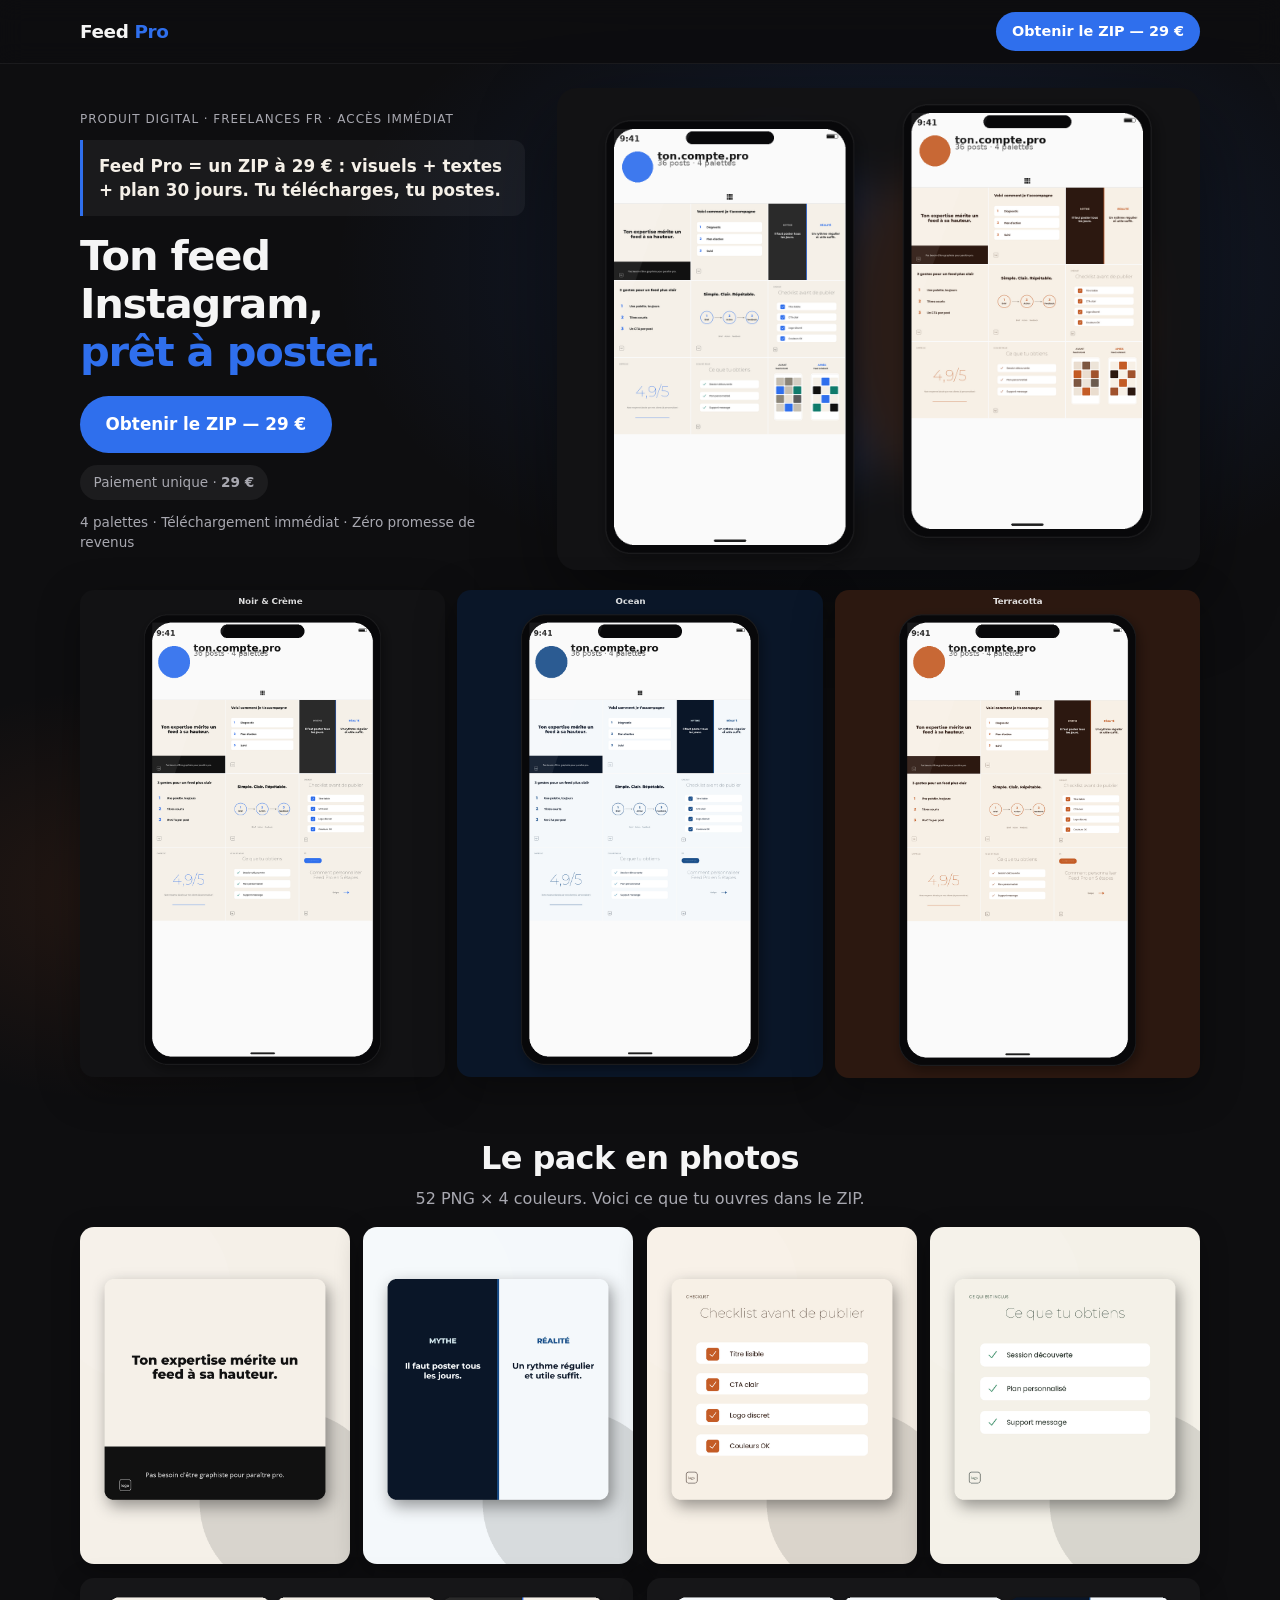
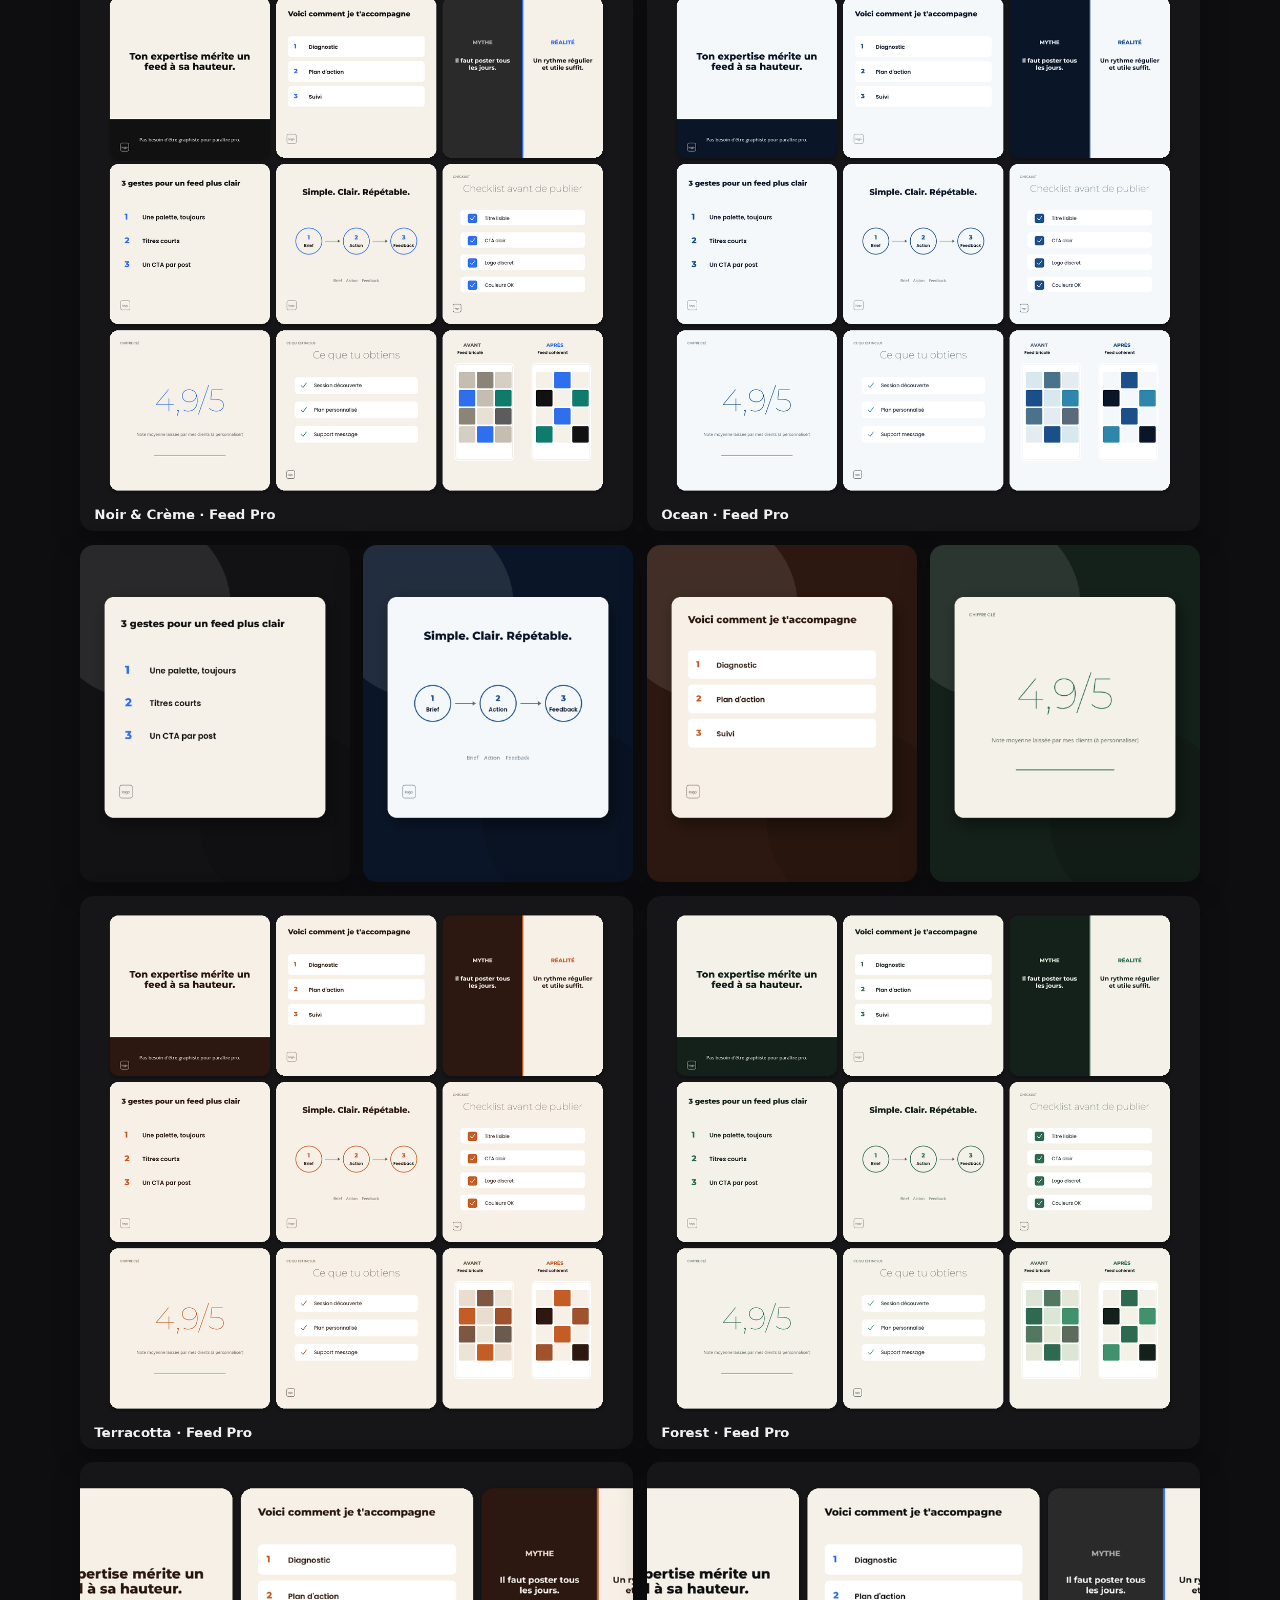
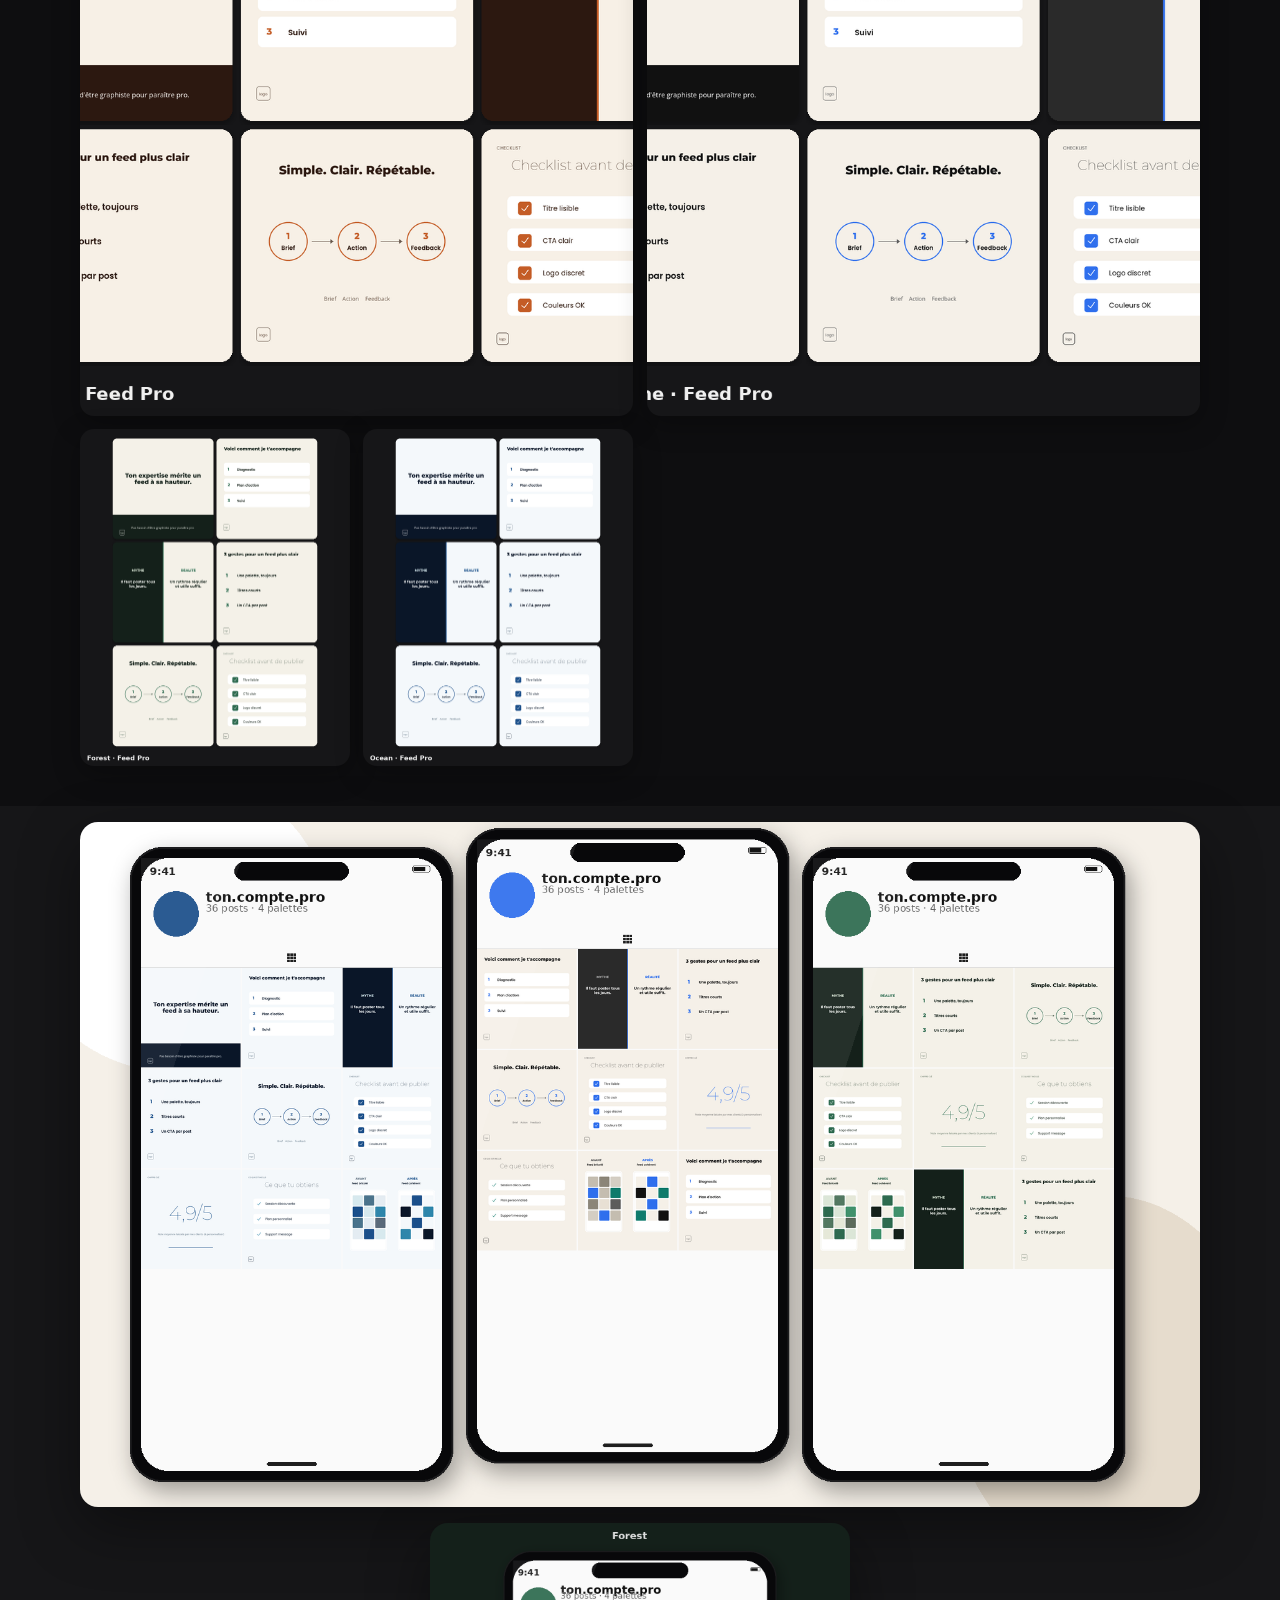
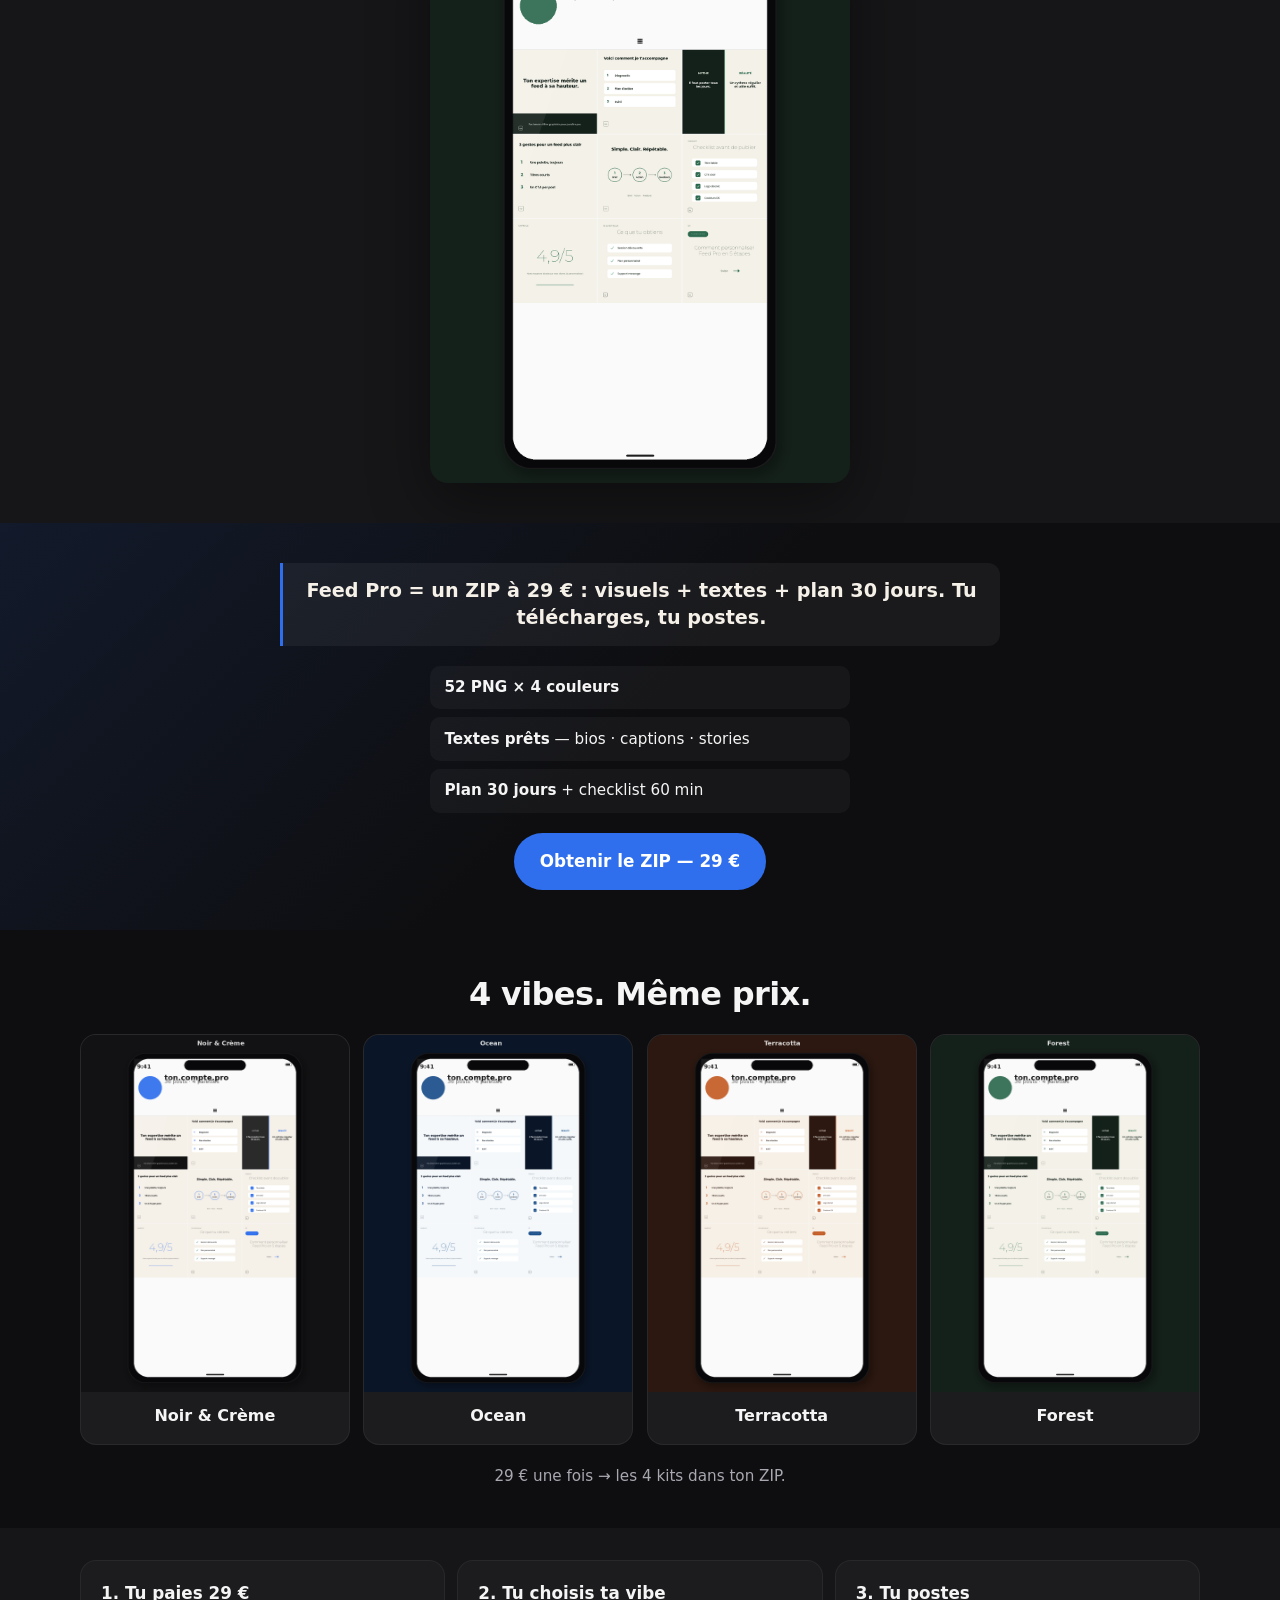
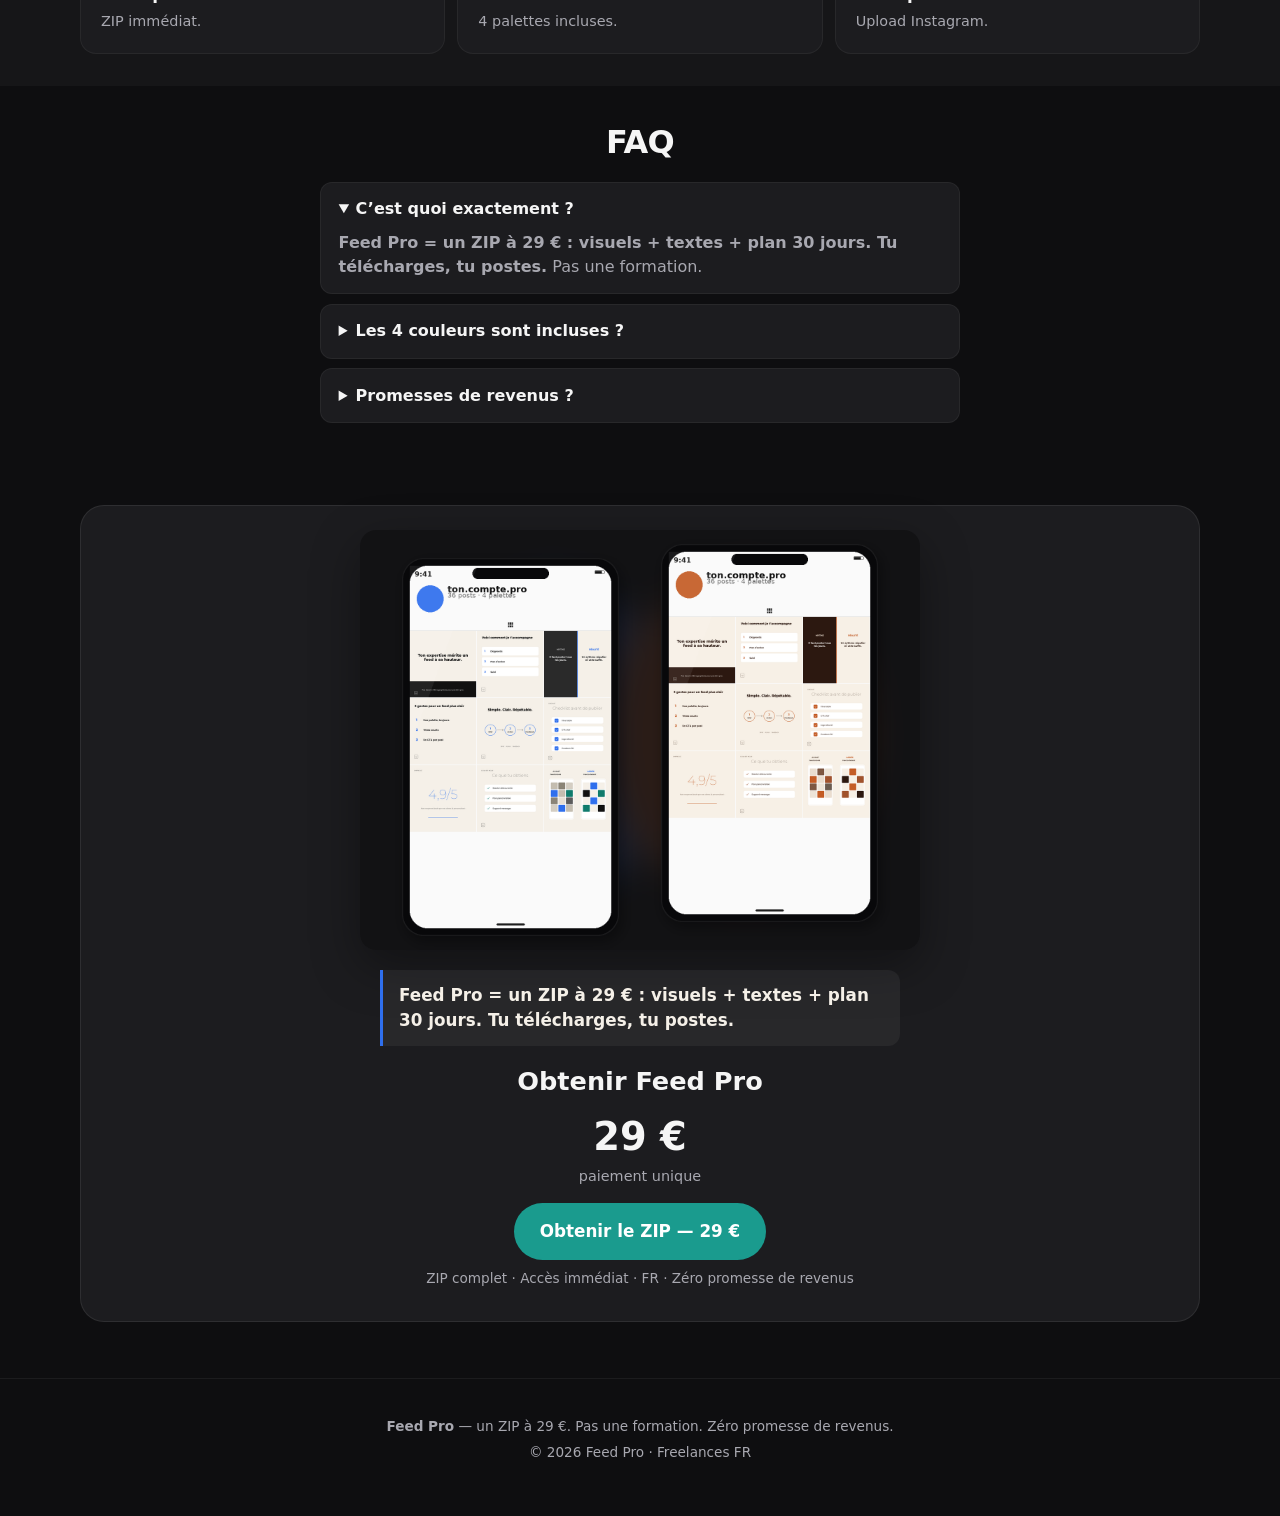
==== index.html @ 2022b6ad "SEO + share assets: IndexNow key, sitemap, robots, JSON-LD, 52 PNG copy" ====
<!DOCTYPE html>
<html lang="fr">
<head>
  <meta charset="utf-8" />
  <meta name="viewport" content="width=device-width, initial-scale=1" />
  <title>Feed Pro — ZIP 29 € : visuels Instagram + textes + plan 30 jours</title>
  <meta name="description" content="Feed Pro = un ZIP à 29 € : 52 PNG Instagram × 4 palettes + textes + plan 30 jours. Tu télécharges, tu postes." />
  <meta name="theme-color" content="#111111" />
  <meta property="og:type" content="website" />
  <meta property="og:title" content="Feed Pro — ZIP 29 €" />
  <meta property="og:description" content="52 PNG × 4 palettes + textes + plan 30 jours. Tu télécharges, tu postes." />
  <meta property="og:image" content="https://feed-pro-fr.vercel.app/assets/og-feed-pro.png" />
  <meta property="og:image:width" content="1200" />
  <meta property="og:image:height" content="630" />
  <meta property="og:url" content="https://feed-pro-fr.vercel.app/" />
  <meta name="twitter:card" content="summary_large_image" />
  <meta name="twitter:image" content="https://feed-pro-fr.vercel.app/assets/og-feed-pro.png" />
    <link rel="canonical" href="https://feed-pro-fr.vercel.app/" />
  <meta name="twitter:title" content="Feed Pro — ZIP 29 € : visuels Instagram + textes + plan 30 jours" />
  <meta name="twitter:description" content="52 PNG × 4 palettes + textes + plan 30 jours. Tu télécharges, tu postes." />
  <meta name="keywords" content="kit Instagram freelance, templates Instagram FR, feed Instagram prêt à poster, pack PNG Instagram" />
  <link rel="stylesheet" href="styles.css" />
  <script type="application/ld+json">
  {
    "@context": "https://schema.org",
    "@type": "Product",
    "name": "Feed Pro — Kit Instagram Freelance",
    "description": "ZIP à 29 € : 52 PNG Instagram × 4 palettes + textes + plan 30 jours. Tu télécharges, tu postes.",
    "image": "https://feed-pro-fr.vercel.app/assets/og-feed-pro.png",
    "url": "https://feed-pro-fr.vercel.app/",
    "brand": {"@type": "Brand", "name": "Feed Pro"},
    "offers": {
      "@type": "Offer",
      "price": "29.00",
      "priceCurrency": "EUR",
      "availability": "https://schema.org/InStock",
      "url": "https://payhip.com/b/SoUNM"
    }
  }
  </script>
</head>
<body>
  <header class="nav">
    <div class="container nav-inner">
      <a class="logo" href="#">Feed <span>Pro</span></a>
      <a class="nav-cta" href="https://payhip.com/b/SoUNM">Obtenir le ZIP — 29 €</a>
    </div>
  </header>

  <main>
    <!-- HERO — photo-first, phones dominate -->
    <section class="hero-wrap">
      <div class="container hero hero-photo">
        <div class="hero-copy">
          <span class="eyebrow">Produit digital · Freelances FR · Accès immédiat</span>
          <p class="product-truth">Feed Pro = un ZIP à 29 € : visuels + textes + plan 30 jours. Tu télécharges, tu postes.</p>
          <h1>Ton feed Instagram,<br /><span class="accent">prêt à poster.</span></h1>
          <div class="hero-actions">
            <a class="btn btn-primary btn-lg" href="https://payhip.com/b/SoUNM">Obtenir le ZIP — 29 €</a>
            <span class="price-pill">Paiement unique · <strong>29 €</strong></span>
          </div>
          <p class="reassure">4 palettes · Téléchargement immédiat · Zéro promesse de revenus</p>
        </div>
        <div class="hero-phones" aria-label="Aperçu Instagram Feed Pro">
          <img class="phone-main" src="assets/mock-dual.png" alt="Deux téléphones Instagram montrant des feeds Feed Pro complets" width="1600" height="1200" />
        </div>
      </div>
      <div class="container hero-phones-row" aria-hidden="true">
        <img src="assets/mock-noir-creme.png" alt="" width="600" height="800" loading="eager" />
        <img src="assets/mock-ocean.png" alt="" width="600" height="800" loading="eager" />
        <img src="assets/mock-terracotta.png" alt="" width="600" height="800" loading="eager" />
      </div>
    </section>

    <!-- GALLERY — above-the-fold scroll on mobile: 12+ large shots -->
    <section class="gallery-wrap" id="galerie">
      <div class="container">
        <div class="section-head tight">
          <h2>Le pack en photos</h2>
          <p>52 PNG × 4 couleurs. Voici ce que tu ouvres dans le ZIP.</p>
        </div>
        <div class="gallery-grid">
          <img src="assets/gallery-09-noir-hero.png" alt="Post Noir &amp; Crème Feed Pro" width="900" height="1100" loading="eager" />
          <img src="assets/gallery-10-ocean-hero.png" alt="Post Ocean Feed Pro" width="900" height="1100" loading="eager" />
          <img src="assets/gallery-11-terra-hero.png" alt="Post Terracotta Feed Pro" width="900" height="1100" loading="eager" />
          <img src="assets/gallery-12-forest-hero.png" alt="Post Forest Feed Pro" width="900" height="1100" loading="eager" />
          <img class="span-2" src="assets/gallery-01-noir-grid.png" alt="Grille feed Noir &amp; Crème — 9 posts" width="1080" height="1080" loading="lazy" />
          <img class="span-2" src="assets/gallery-02-ocean-grid.png" alt="Grille feed Ocean — 9 posts" width="1080" height="1080" loading="lazy" />
          <img src="assets/gallery-13-noir-tips.png" alt="Tips Noir &amp; Crème" width="900" height="1100" loading="lazy" />
          <img src="assets/gallery-14-ocean-process.png" alt="Process Ocean" width="900" height="1100" loading="lazy" />
          <img src="assets/gallery-15-terra-offre.png" alt="Offre Terracotta" width="900" height="1100" loading="lazy" />
          <img src="assets/gallery-16-forest-chiffre.png" alt="Chiffre Forest" width="900" height="1100" loading="lazy" />
          <img class="span-2" src="assets/gallery-07-terra-grid.png" alt="Grille Terracotta" width="1080" height="1080" loading="lazy" />
          <img class="span-2" src="assets/gallery-08-forest-grid.png" alt="Grille Forest" width="1080" height="1080" loading="lazy" />
          <img class="span-2" src="assets/gallery-03-terra-wide.png" alt="Aperçu large Terracotta" width="1200" height="800" loading="lazy" />
          <img class="span-2" src="assets/gallery-05-noir-wide.png" alt="Aperçu large Noir &amp; Crème" width="1200" height="800" loading="lazy" />
          <img src="assets/gallery-04-forest-tall.png" alt="Feed Forest vertical" width="1080" height="1350" loading="lazy" />
          <img src="assets/gallery-06-ocean-tall.png" alt="Feed Ocean vertical" width="1080" height="1350" loading="lazy" />
        </div>
      </div>
    </section>

    <!-- PHONES SHOWCASE -->
    <section class="phones-band">
      <div class="container">
        <img class="triple" src="assets/mock-triple.png" alt="Trois iPhones — Ocean, Noir &amp; Crème, Forest" width="1800" height="1100" loading="lazy" />
        <img class="mock-solo" src="assets/mock-forest.png" alt="iPhone feed Forest" width="1200" height="1600" loading="lazy" />
      </div>
    </section>

    <!-- MINI TRUTH + CTA -->
    <section class="truth-band" id="cest-quoi">
      <div class="container truth-inner">
        <p class="product-truth big">Feed Pro = un ZIP à 29 € : visuels + textes + plan 30 jours. Tu télécharges, tu postes.</p>
        <ul class="hero-gets compact">
          <li><strong>52 PNG × 4 couleurs</strong></li>
          <li><strong>Textes prêts</strong> — bios · captions · stories</li>
          <li><strong>Plan 30 jours</strong> + checklist 60 min</li>
        </ul>
        <a class="btn btn-primary btn-lg" href="https://payhip.com/b/SoUNM">Obtenir le ZIP — 29 €</a>
      </div>
    </section>

    <!-- 4 COLORS — visual -->
    <section id="couleurs">
      <div class="container">
        <div class="section-head tight">
          <h2>4 vibes. Même prix.</h2>
        </div>
        <div class="color-grid visual">
          <article class="color-card">
            <img src="assets/mock-noir-creme.png" alt="Palette Noir et Crème sur iPhone" width="600" height="800" loading="lazy" />
            <h3>Noir &amp; Crème</h3>
          </article>
          <article class="color-card">
            <img src="assets/mock-ocean.png" alt="Palette Ocean sur iPhone" width="600" height="800" loading="lazy" />
            <h3>Ocean</h3>
          </article>
          <article class="color-card">
            <img src="assets/mock-terracotta.png" alt="Palette Terracotta sur iPhone" width="600" height="800" loading="lazy" />
            <h3>Terracotta</h3>
          </article>
          <article class="color-card">
            <img src="assets/mock-forest.png" alt="Palette Forest sur iPhone" width="600" height="800" loading="lazy" />
            <h3>Forest</h3>
          </article>
        </div>
        <p class="center-note">29 € une fois → les 4 kits dans ton ZIP.</p>
      </div>
    </section>

    <!-- HOW — short -->
    <section class="alt" id="comment">
      <div class="container">
        <div class="steps three">
          <div class="step"><h3>1. Tu paies 29 €</h3><p>ZIP immédiat.</p></div>
          <div class="step"><h3>2. Tu choisis ta vibe</h3><p>4 palettes incluses.</p></div>
          <div class="step"><h3>3. Tu postes</h3><p>Upload Instagram.</p></div>
        </div>
      </div>
    </section>

    <!-- FAQ short -->
    <section id="faq">
      <div class="container narrow">
        <div class="section-head tight"><h2>FAQ</h2></div>
        <div class="faq">
          <details open>
            <summary>C’est quoi exactement ?</summary>
            <p><strong>Feed Pro = un ZIP à 29 € : visuels + textes + plan 30 jours. Tu télécharges, tu postes.</strong> Pas une formation.</p>
          </details>
          <details>
            <summary>Les 4 couleurs sont incluses ?</summary>
            <p>Oui. 29 € = Noir &amp; Crème, Ocean, Terracotta, Forest + bonus textes.</p>
          </details>
          <details>
            <summary>Promesses de revenus ?</summary>
            <p>Non. Pas de clients garantis. Kit design &amp; contenu pour paraître pro.</p>
          </details>
        </div>
      </div>
    </section>

    <!-- BUY -->
    <section id="buy">
      <div class="container">
        <div class="buy">
          <img class="buy-visual" src="assets/mock-dual.png" alt="Aperçu Feed Pro sur deux téléphones" width="800" height="600" loading="lazy" />
          <p class="product-truth buy-truth">Feed Pro = un ZIP à 29 € : visuels + textes + plan 30 jours. Tu télécharges, tu postes.</p>
          <h2>Obtenir Feed Pro</h2>
          <p class="amount">29 € <span>paiement unique</span></p>
          <a class="btn btn-teal btn-lg" href="https://payhip.com/b/SoUNM">Obtenir le ZIP — 29 €</a>
          <p class="reassure">ZIP complet · Accès immédiat · FR · Zéro promesse de revenus</p>
        </div>
      </div>
    </section>
  </main>

  <footer>
    <div class="container">
      <p><strong>Feed Pro</strong> — un ZIP à 29 €. Pas une formation. Zéro promesse de revenus.</p>
      <p>© 2026 Feed Pro · Freelances FR</p>
    </div>
  </footer>
</body>
</html>
---- styles.css ----
:root {
  --bg: #0e0e10;
  --bg-alt: #161618;
  --surface: #1c1c1f;
  --text: #f5f5f5;
  --muted: #a8a8b0;
  --accent: #2f6fed;
  --teal: #1a9b8e;
  --cream: #f5f0e8;
  --radius: 16px;
  --max: 1120px;
  --font: system-ui, -apple-system, "Segoe UI", Roboto, sans-serif;
}
*, *::before, *::after { box-sizing: border-box; }
html { scroll-behavior: smooth; }
body {
  margin: 0;
  font-family: var(--font);
  background: var(--bg);
  color: var(--text);
  line-height: 1.5;
  -webkit-font-smoothing: antialiased;
}
img { max-width: 100%; height: auto; display: block; }
a { color: inherit; text-decoration: none; }
.container { width: min(100% - 2rem, var(--max)); margin-inline: auto; }
.container.narrow { width: min(100% - 2rem, 640px); }

/* NAV */
.nav {
  position: sticky; top: 0; z-index: 50;
  background: rgba(14,14,16,.85);
  backdrop-filter: blur(12px);
  border-bottom: 1px solid rgba(255,255,255,.06);
}
.nav-inner {
  display: flex; align-items: center; justify-content: space-between;
  padding: .75rem 0;
}
.logo { font-weight: 800; font-size: 1.15rem; letter-spacing: -.02em; }
.logo span { color: var(--accent); }
.nav-cta {
  background: var(--accent); color: #fff;
  padding: .55rem 1rem; border-radius: 999px;
  font-weight: 700; font-size: .9rem;
}
.nav-cta:hover { filter: brightness(1.08); }

/* BUTTONS */
.btn {
  display: inline-flex; align-items: center; justify-content: center;
  padding: .85rem 1.4rem; border-radius: 999px;
  font-weight: 700; border: none; cursor: pointer;
  transition: filter .15s, transform .15s;
}
.btn:hover { filter: brightness(1.08); transform: translateY(-1px); }
.btn-lg { padding: 1rem 1.6rem; font-size: 1.05rem; }
.btn-primary { background: var(--accent); color: #fff; }
.btn-teal { background: var(--teal); color: #fff; }
.btn-ghost {
  background: transparent; color: var(--text);
  border: 1px solid rgba(255,255,255,.2);
}

/* HERO PHOTO-FIRST */
.hero-wrap {
  padding: 1.5rem 0 1rem;
  background:
    radial-gradient(ellipse 80% 60% at 70% 20%, rgba(47,111,237,.18), transparent 55%),
    radial-gradient(ellipse 50% 40% at 10% 80%, rgba(196,92,38,.12), transparent 50%),
    var(--bg);
}
.hero-photo {
  display: grid;
  gap: 1.5rem;
  align-items: center;
}
@media (min-width: 900px) {
  .hero-photo {
    grid-template-columns: minmax(260px, 0.9fr) minmax(0, 1.3fr);
    gap: 2rem;
  }
}
.hero-copy .eyebrow {
  display: inline-block;
  font-size: .75rem; text-transform: uppercase; letter-spacing: .08em;
  color: var(--muted); margin-bottom: .75rem;
}
.product-truth {
  font-size: 1.05rem; font-weight: 650; line-height: 1.45;
  color: var(--cream);
  background: rgba(255,255,255,.05);
  border-left: 3px solid var(--accent);
  padding: .85rem 1rem;
  border-radius: 0 12px 12px 0;
  margin: 0 0 1rem;
}
.product-truth.big { font-size: 1.2rem; margin-bottom: 1.25rem; }
.hero-copy h1 {
  font-size: clamp(1.8rem, 4vw, 2.6rem);
  line-height: 1.15; letter-spacing: -.03em;
  margin: 0 0 1.25rem; font-weight: 800;
}
.hero-copy h1 .accent { color: var(--accent); }
.hero-actions {
  display: flex; flex-wrap: wrap; gap: .75rem; align-items: center;
  margin-bottom: .75rem;
}
.price-pill {
  font-size: .85rem; color: var(--muted);
  background: rgba(255,255,255,.06);
  padding: .45rem .85rem; border-radius: 999px;
}
.reassure { color: var(--muted); font-size: .85rem; margin: .5rem 0 0; }

.hero-phones .phone-main {
  width: 100%;
  border-radius: 20px;
  box-shadow: 0 30px 80px rgba(0,0,0,.45);
}

.hero-phones-row {
  display: grid;
  grid-template-columns: repeat(3, 1fr);
  gap: .75rem;
  margin-top: 1.25rem;
  padding-bottom: .5rem;
}
.hero-phones-row img {
  border-radius: 14px;
  box-shadow: 0 12px 40px rgba(0,0,0,.35);
  object-fit: cover;
  aspect-ratio: 3/4;
  width: 100%;
}
@media (max-width: 600px) {
  .hero-phones-row { grid-template-columns: repeat(3, 1fr); gap: .4rem; }
}

/* GALLERY — big product shots */
.gallery-wrap { padding: 2rem 0 2.5rem; }
.section-head { text-align: center; margin-bottom: 1.5rem; }
.section-head.tight { margin-bottom: 1rem; }
.section-head h2 {
  font-size: clamp(1.4rem, 3vw, 2rem);
  margin: 0 0 .35rem; letter-spacing: -.02em;
}
.section-head p { color: var(--muted); margin: 0; }

.gallery-grid {
  display: grid;
  grid-template-columns: repeat(2, 1fr);
  gap: .6rem;
}
@media (min-width: 700px) {
  .gallery-grid {
    grid-template-columns: repeat(4, 1fr);
    gap: .85rem;
  }
  .gallery-grid .span-2 { grid-column: span 2; }
}
.gallery-grid img {
  width: 100%;
  border-radius: 14px;
  object-fit: cover;
  aspect-ratio: 4/5;
  background: var(--surface);
  box-shadow: 0 8px 28px rgba(0,0,0,.3);
}
.gallery-grid .span-2 { aspect-ratio: 1/1; }
@media (max-width: 699px) {
  .gallery-grid .span-2 { grid-column: span 2; aspect-ratio: 1/1; }
}

/* PHONES BAND */
.phones-band {
  padding: 1rem 0 2.5rem;
  background: var(--bg-alt);
}
.phones-band .triple {
  width: 100%;
  border-radius: 18px;
  margin-bottom: 1rem;
  box-shadow: 0 20px 60px rgba(0,0,0,.4);
}
.phones-band .mock-solo {
  max-width: 420px;
  margin: 0 auto;
  border-radius: 18px;
  box-shadow: 0 20px 60px rgba(0,0,0,.4);
}

/* TRUTH BAND */
.truth-band {
  padding: 2.5rem 0;
  background:
    linear-gradient(135deg, rgba(47,111,237,.12), transparent 50%),
    var(--bg);
}
.truth-inner { text-align: center; max-width: 720px; margin-inline: auto; }
.hero-gets {
  list-style: none; padding: 0; margin: 0 0 1.25rem;
  display: grid; gap: .5rem; text-align: left;
}
.hero-gets.compact {
  max-width: 420px; margin: 0 auto 1.25rem;
}
.hero-gets li {
  background: rgba(255,255,255,.04);
  padding: .65rem .9rem; border-radius: 10px;
  font-size: .95rem;
}

/* COLORS */
#couleurs { padding: 2.5rem 0; }
.color-grid {
  display: grid;
  grid-template-columns: repeat(2, 1fr);
  gap: .85rem;
}
@media (min-width: 800px) {
  .color-grid { grid-template-columns: repeat(4, 1fr); }
}
.color-card {
  background: var(--surface);
  border-radius: var(--radius);
  overflow: hidden;
  border: 1px solid rgba(255,255,255,.06);
}
.color-card img {
  width: 100%;
  aspect-ratio: 3/4;
  object-fit: cover;
}
.color-card h3 {
  margin: 0; padding: .75rem 1rem 1rem;
  font-size: 1rem; text-align: center;
}
.center-note {
  text-align: center; color: var(--muted);
  margin: 1.25rem 0 0; font-size: .95rem;
}

/* STEPS */
.alt { background: var(--bg-alt); }
#comment { padding: 2rem 0; }
.steps.three {
  display: grid;
  grid-template-columns: 1fr;
  gap: .75rem;
}
@media (min-width: 700px) {
  .steps.three { grid-template-columns: repeat(3, 1fr); }
}
.step {
  background: var(--surface);
  padding: 1.25rem;
  border-radius: var(--radius);
  border: 1px solid rgba(255,255,255,.05);
}
.step h3 { margin: 0 0 .35rem; font-size: 1.05rem; }
.step p { margin: 0; color: var(--muted); font-size: .9rem; }

/* FAQ */
#faq { padding: 2rem 0; }
.faq details {
  background: var(--surface);
  border-radius: 12px;
  margin-bottom: .6rem;
  padding: .9rem 1.1rem;
  border: 1px solid rgba(255,255,255,.05);
}
.faq summary { cursor: pointer; font-weight: 650; }
.faq p { color: var(--muted); margin: .6rem 0 0; }

/* BUY */
#buy { padding: 2.5rem 0 3.5rem; }
.buy {
  text-align: center;
  background: var(--surface);
  border-radius: 24px;
  padding: 1.5rem 1.25rem 2rem;
  border: 1px solid rgba(255,255,255,.08);
}
.buy-visual {
  max-width: 560px;
  margin: 0 auto 1.25rem;
  border-radius: 16px;
  box-shadow: 0 16px 48px rgba(0,0,0,.35);
}
.buy h2 { margin: 0 0 .5rem; font-size: 1.6rem; }
.buy .amount {
  font-size: 2.4rem; font-weight: 800; margin: .5rem 0 1rem;
}
.buy .amount span {
  display: block; font-size: .9rem; font-weight: 500; color: var(--muted);
}
.buy-truth { text-align: left; max-width: 520px; margin: 0 auto 1rem; }

footer {
  padding: 2rem 0 3rem;
  border-top: 1px solid rgba(255,255,255,.06);
  text-align: center;
  color: var(--muted);
  font-size: .85rem;
}
footer p { margin: .35rem 0; }
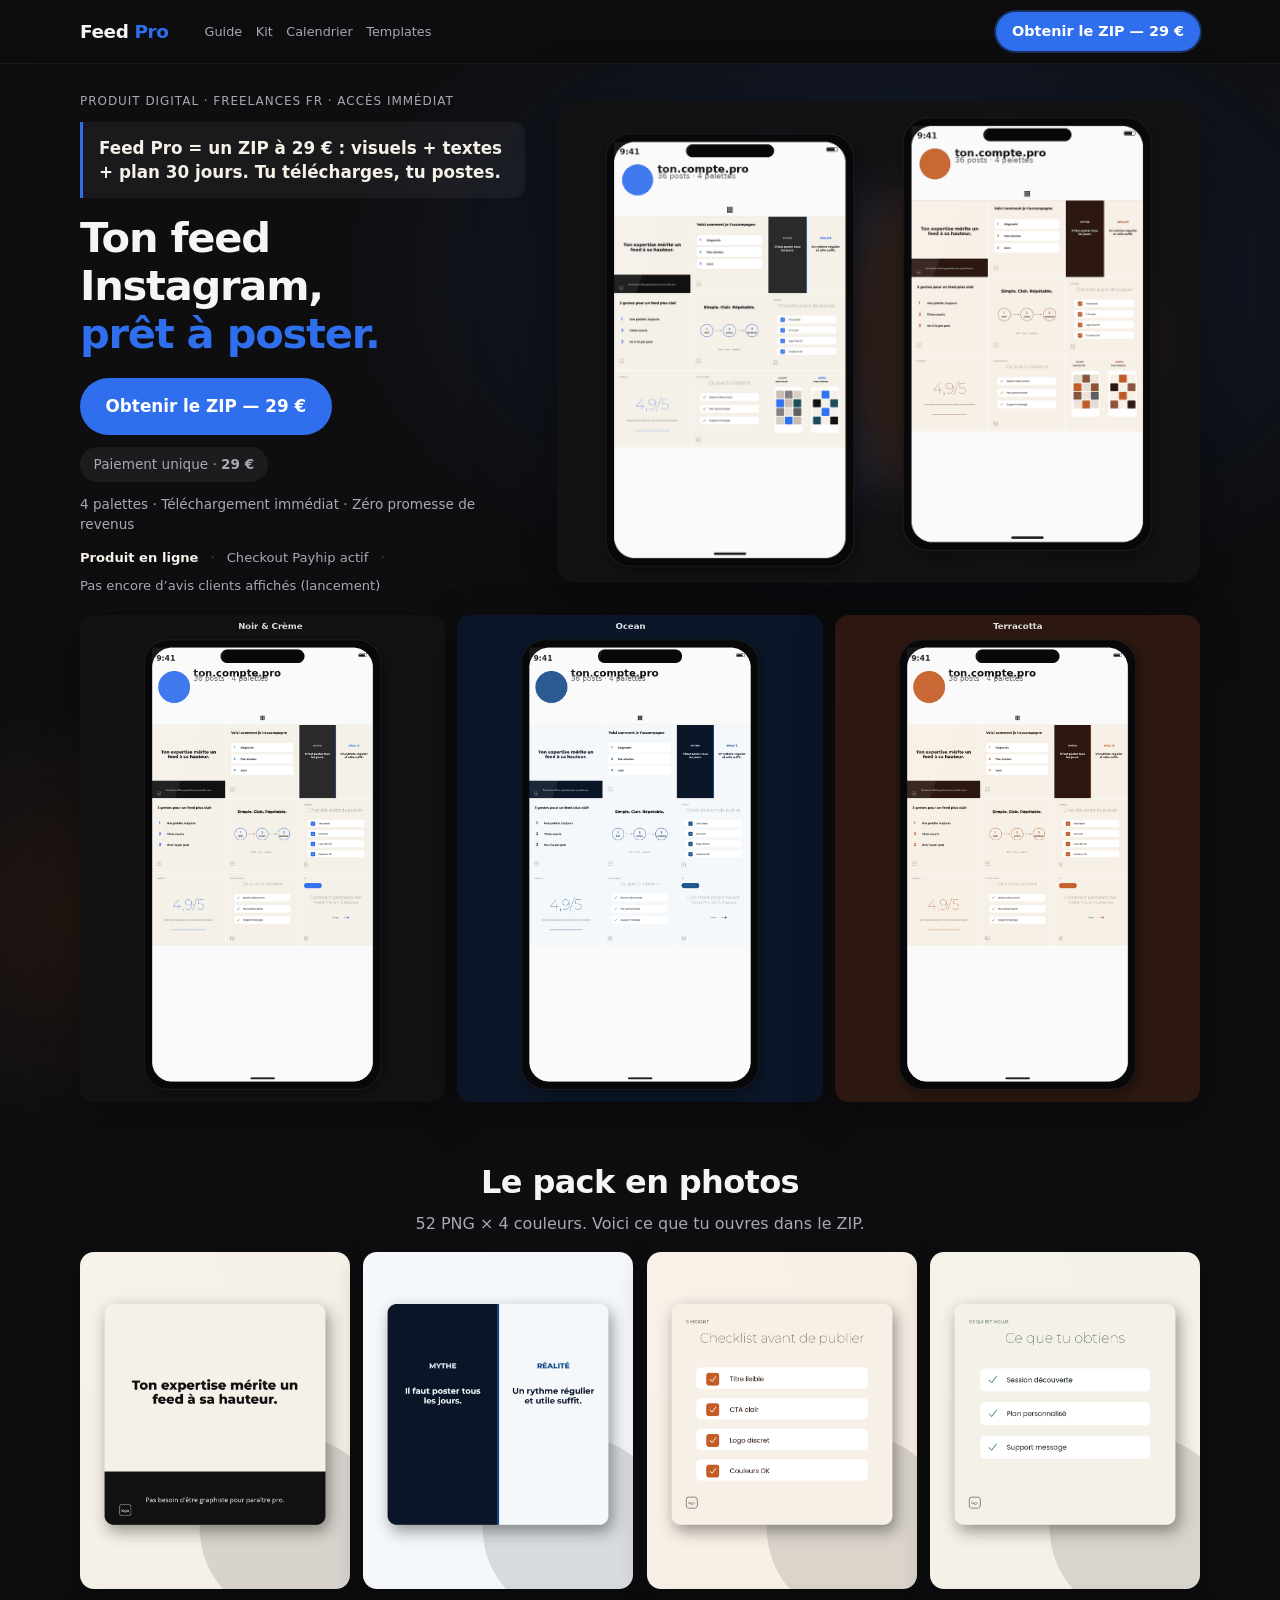
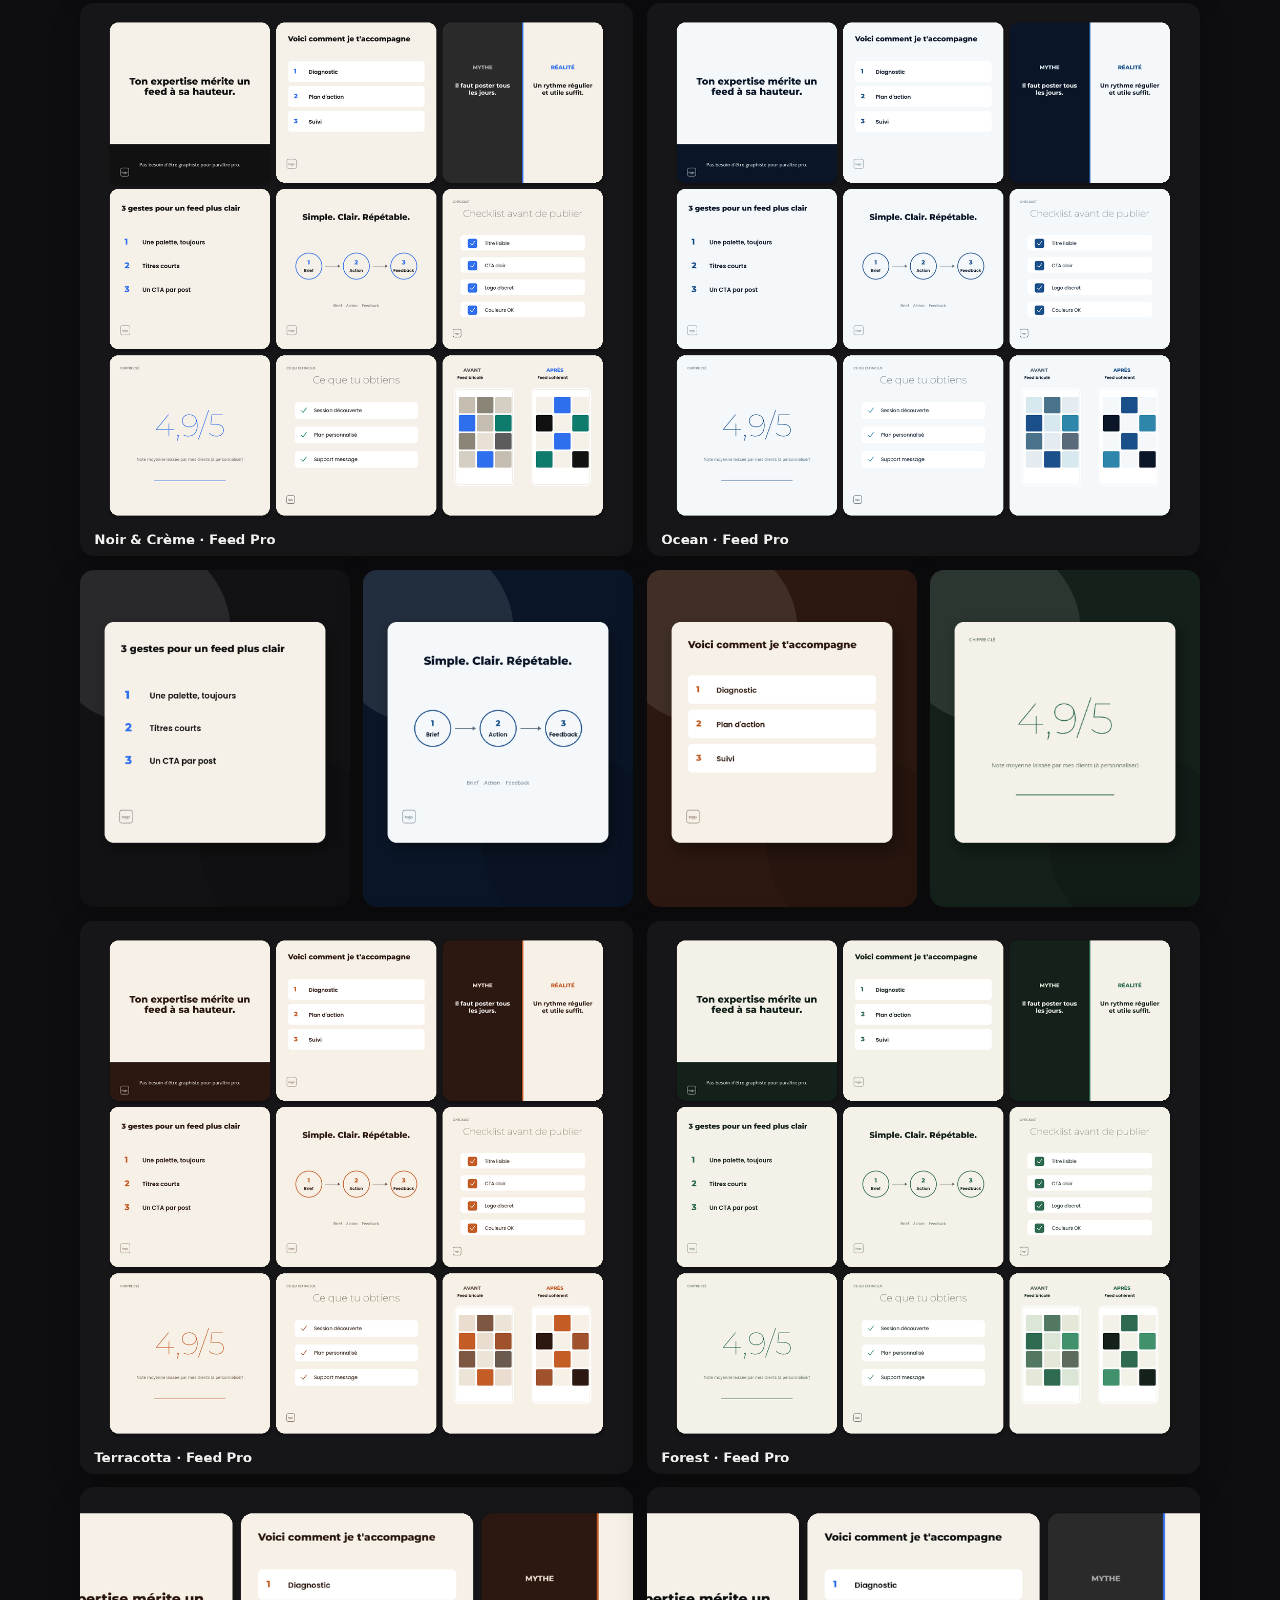
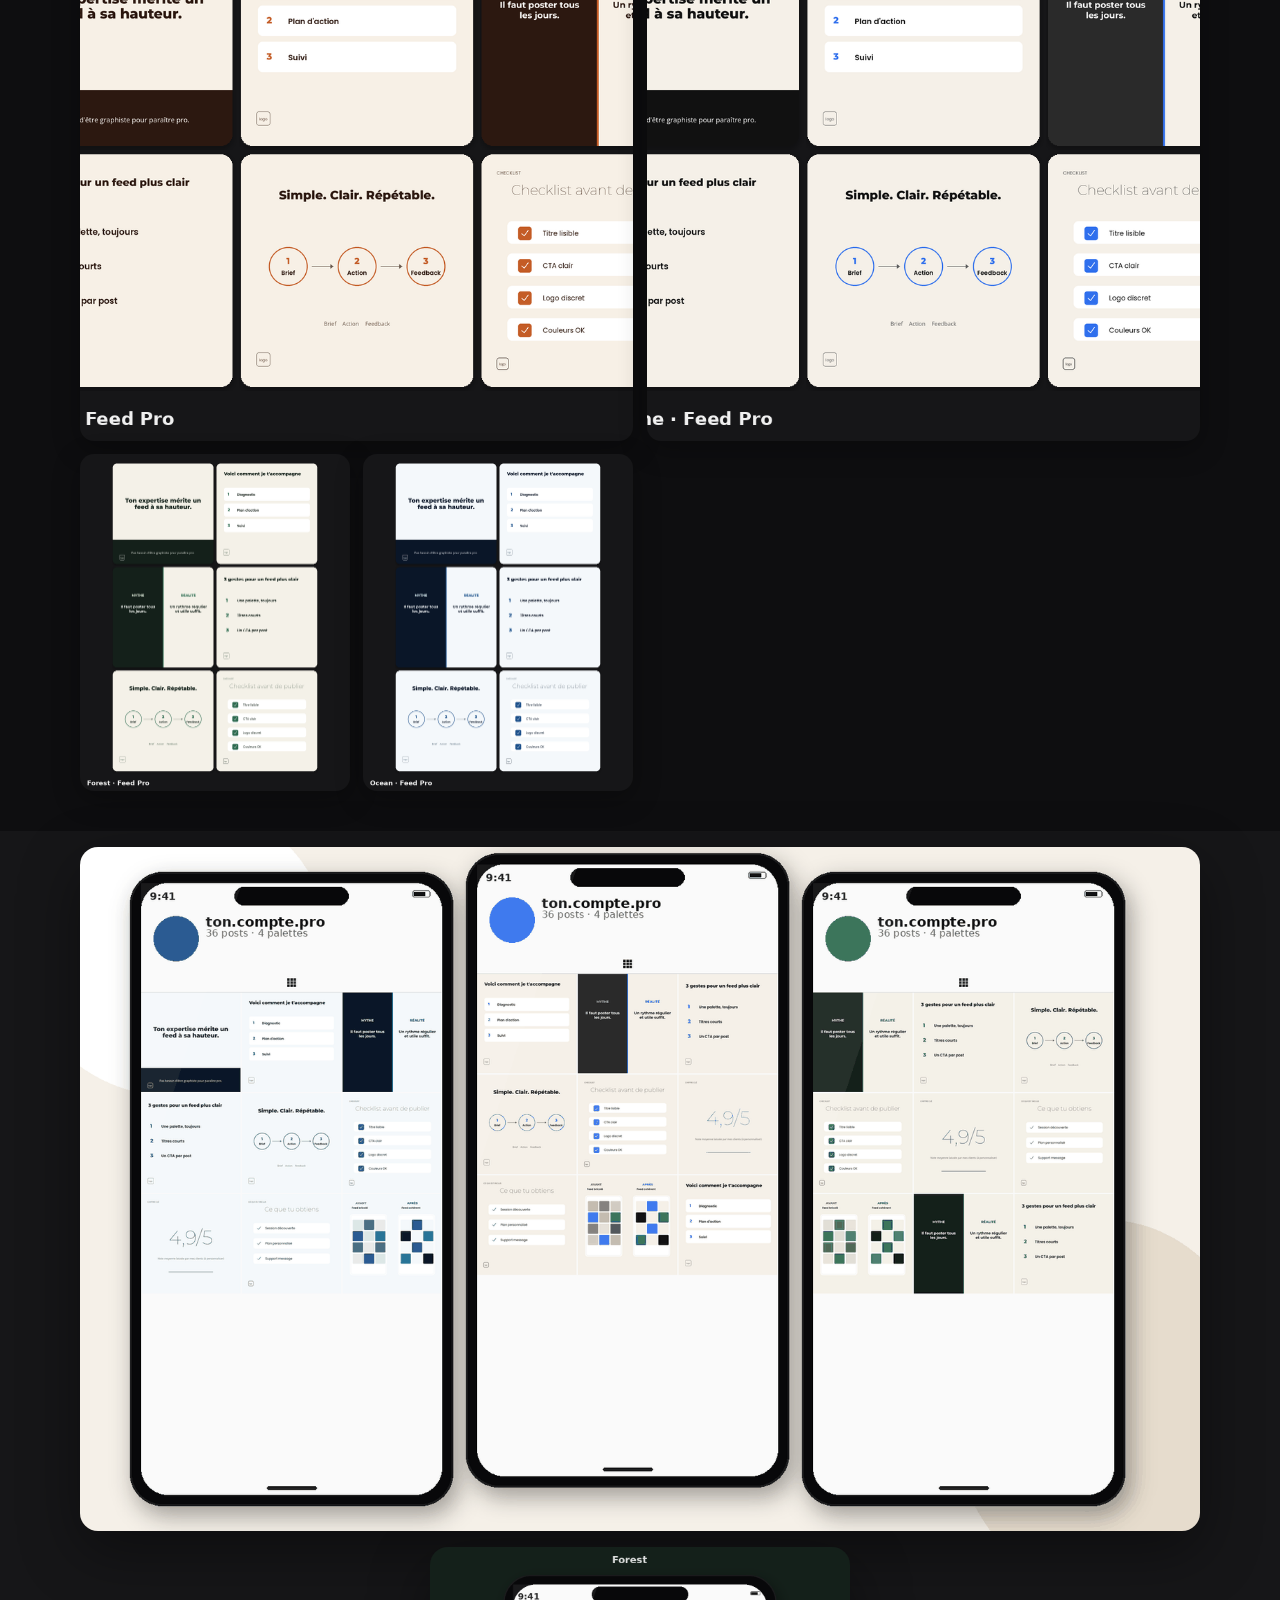
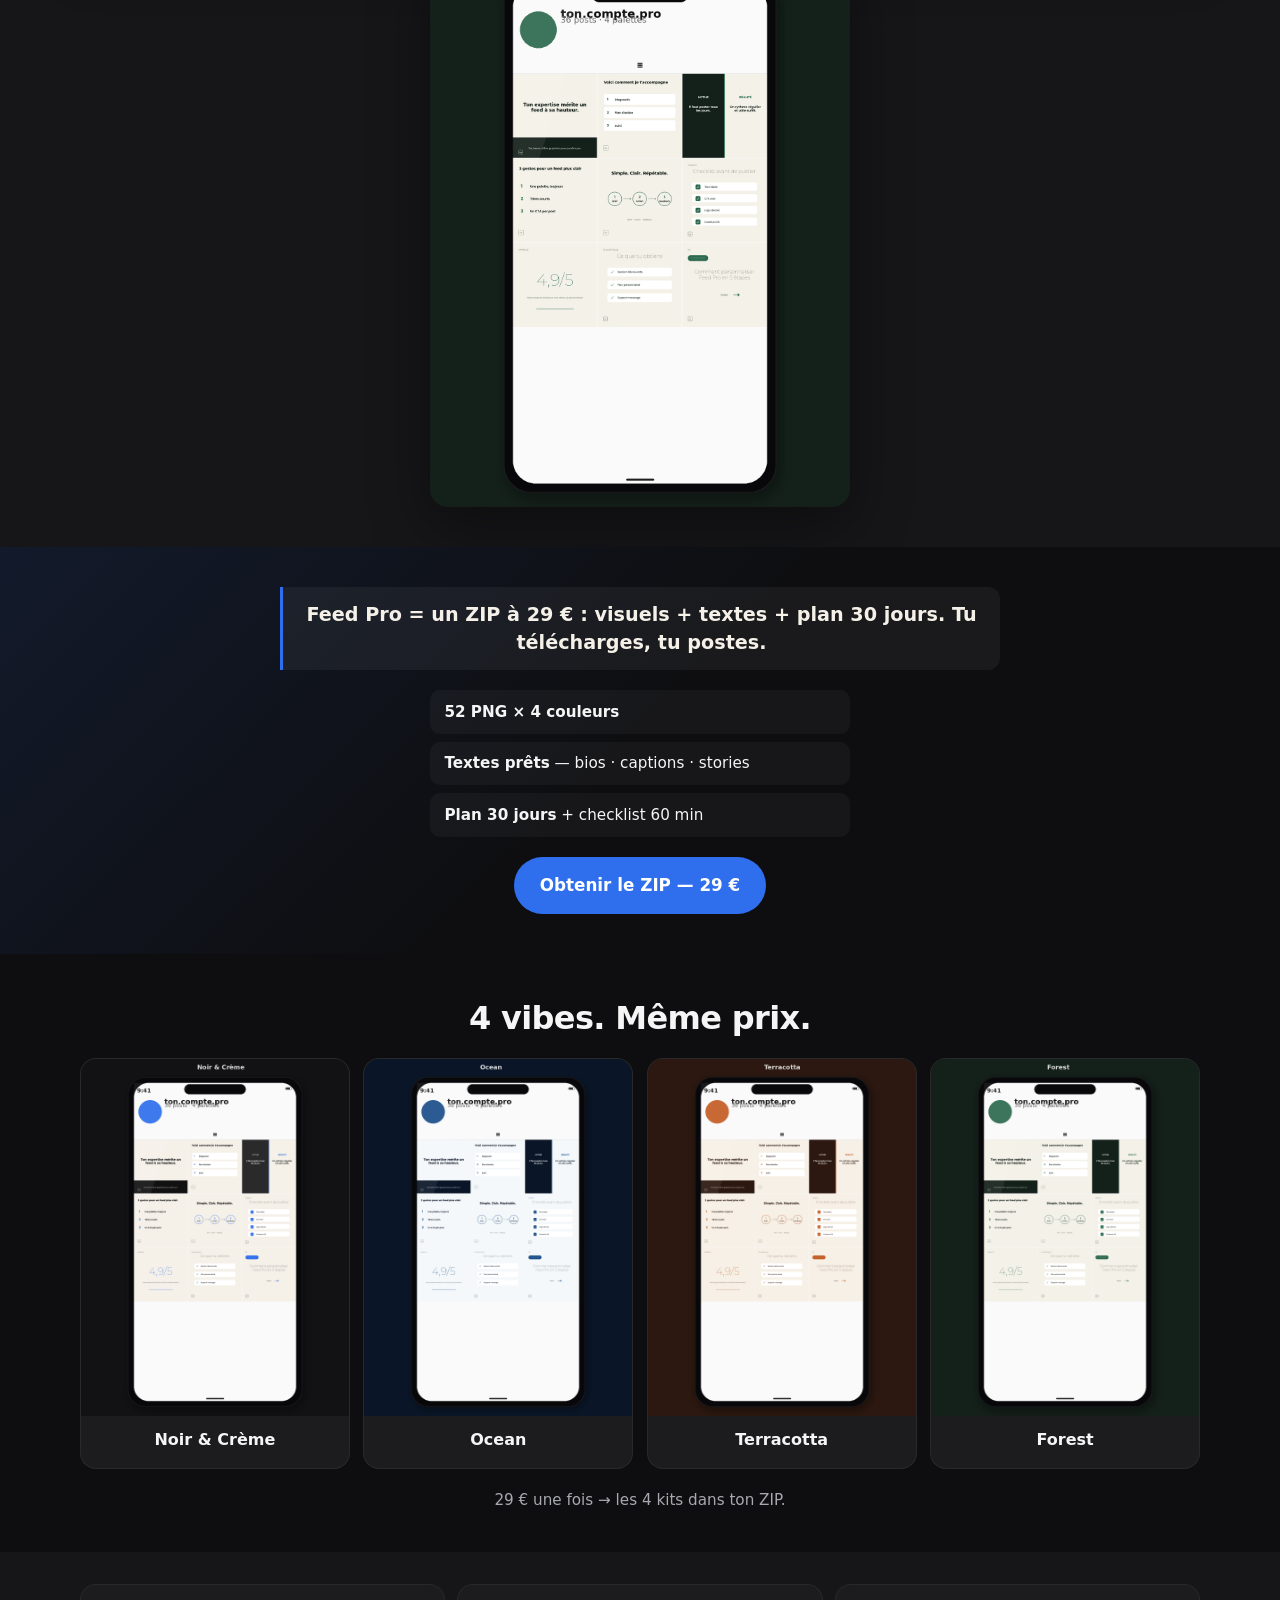
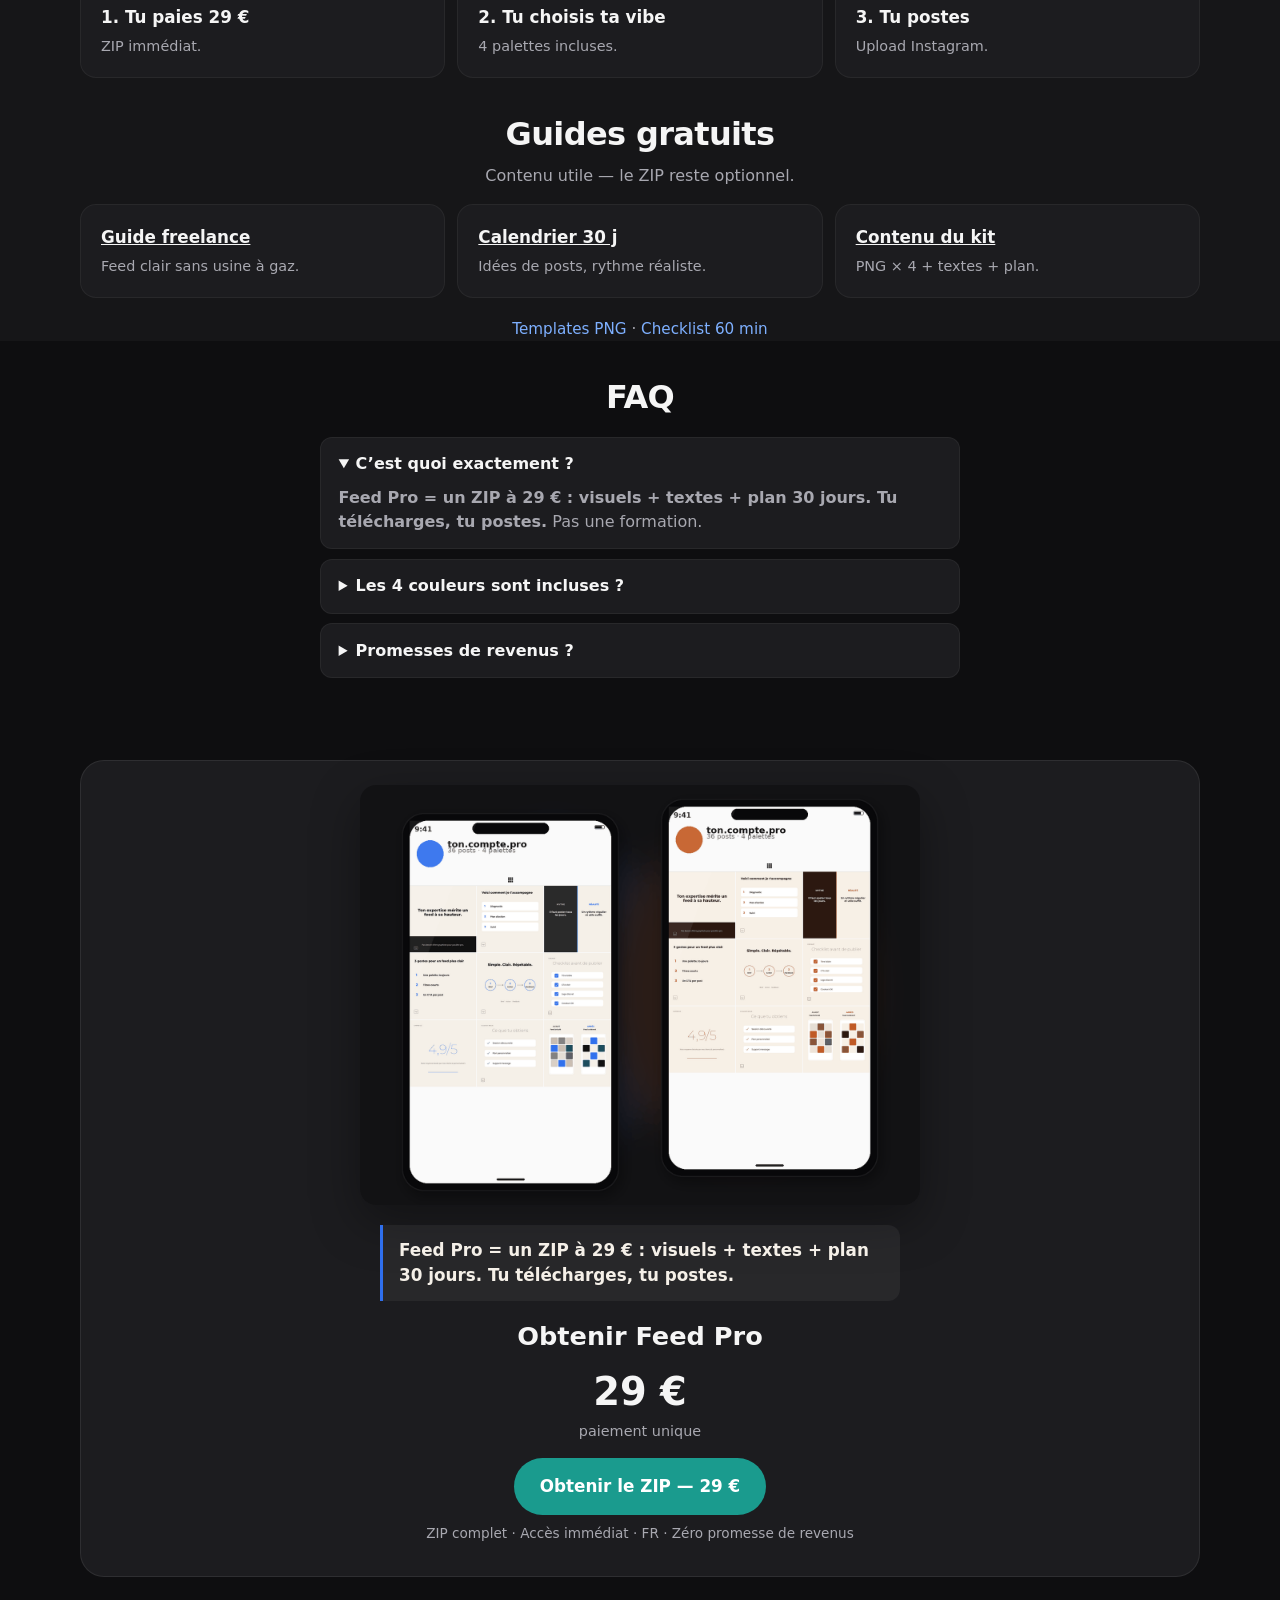
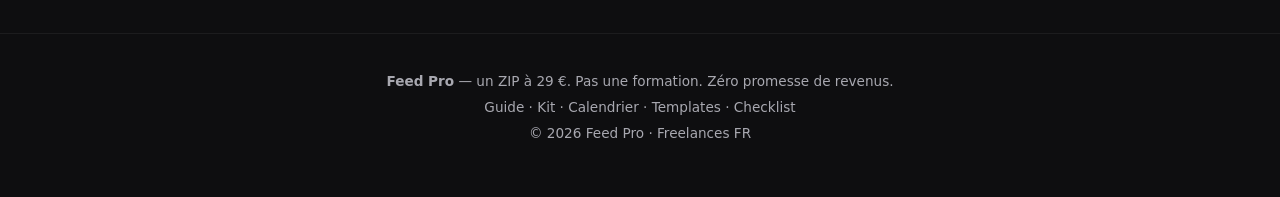
==== commit 8142843c: "Overnight SEO: 5 FR guides + homepage sticky CTA + compress mocks Add guide/kit/calendrier/templates" ====
--- a/index.html
+++ b/index.html
@@ -42,7 +42,13 @@
 <body>
   <header class="nav">
     <div class="container nav-inner">
-      <a class="logo" href="#">Feed <span>Pro</span></a>
+      <a class="logo" href="/">Feed <span>Pro</span></a>
+      <nav class="nav-links" aria-label="Guides">
+        <a href="/guide-instagram-freelance">Guide</a>
+        <a href="/kit-feed-instagram">Kit</a>
+        <a href="/calendrier-contenu-instagram">Calendrier</a>
+        <a href="/templates-instagram-canva-png">Templates</a>
+      </nav>
       <a class="nav-cta" href="https://payhip.com/b/SoUNM">Obtenir le ZIP — 29 €</a>
     </div>
   </header>
@@ -60,15 +66,22 @@
             <span class="price-pill">Paiement unique · <strong>29 €</strong></span>
           </div>
           <p class="reassure">4 palettes · Téléchargement immédiat · Zéro promesse de revenus</p>
+          <p class="social-proof">
+            <strong>Produit en ligne</strong>
+            <span class="dot">·</span>
+            <span>Checkout Payhip actif</span>
+            <span class="dot">·</span>
+            <span>Pas encore d’avis clients affichés (lancement)</span>
+          </p>
         </div>
         <div class="hero-phones" aria-label="Aperçu Instagram Feed Pro">
-          <img class="phone-main" src="assets/mock-dual.png" alt="Deux téléphones Instagram montrant des feeds Feed Pro complets" width="1600" height="1200" />
+          <img class="phone-main" src="assets/mock-dual.png" alt="Deux téléphones Instagram montrant des feeds Feed Pro complets" width="1400" height="1050" fetchpriority="high" decoding="async" />
         </div>
       </div>
       <div class="container hero-phones-row" aria-hidden="true">
-        <img src="assets/mock-noir-creme.png" alt="" width="600" height="800" loading="eager" />
-        <img src="assets/mock-ocean.png" alt="" width="600" height="800" loading="eager" />
-        <img src="assets/mock-terracotta.png" alt="" width="600" height="800" loading="eager" />
+        <img src="assets/mock-noir-creme.png" alt="" width="600" height="800" loading="lazy" decoding="async" />
+        <img src="assets/mock-ocean.png" alt="" width="600" height="800" loading="lazy" decoding="async" />
+        <img src="assets/mock-terracotta.png" alt="" width="600" height="800" loading="lazy" decoding="async" />
       </div>
     </section>
 
@@ -103,7 +116,7 @@
     <!-- PHONES SHOWCASE -->
     <section class="phones-band">
       <div class="container">
-        <img class="triple" src="assets/mock-triple.png" alt="Trois iPhones — Ocean, Noir &amp; Crème, Forest" width="1800" height="1100" loading="lazy" />
+        <img class="triple" src="assets/mock-triple.png" alt="Trois iPhones — Ocean, Noir &amp; Crème, Forest" width="1600" height="977" loading="lazy" decoding="async" />
         <img class="mock-solo" src="assets/mock-forest.png" alt="iPhone feed Forest" width="1200" height="1600" loading="lazy" />
       </div>
     </section>
@@ -157,6 +170,23 @@
           <div class="step"><h3>2. Tu choisis ta vibe</h3><p>4 palettes incluses.</p></div>
           <div class="step"><h3>3. Tu postes</h3><p>Upload Instagram.</p></div>
         </div>
+      </div>
+    </section>
+
+
+    <!-- GUIDES SEO -->
+    <section class="alt" id="guides">
+      <div class="container">
+        <div class="section-head tight">
+          <h2>Guides gratuits</h2>
+          <p>Contenu utile — le ZIP reste optionnel.</p>
+        </div>
+        <div class="steps three" style="margin-top:1rem">
+          <div class="step"><h3><a href="/guide-instagram-freelance" style="color:inherit;text-decoration:underline">Guide freelance</a></h3><p>Feed clair sans usine à gaz.</p></div>
+          <div class="step"><h3><a href="/calendrier-contenu-instagram" style="color:inherit;text-decoration:underline">Calendrier 30 j</a></h3><p>Idées de posts, rythme réaliste.</p></div>
+          <div class="step"><h3><a href="/kit-feed-instagram" style="color:inherit;text-decoration:underline">Contenu du kit</a></h3><p>PNG × 4 + textes + plan.</p></div>
+        </div>
+        <p class="center-note"><a href="/templates-instagram-canva-png" style="color:#7eb0ff">Templates PNG</a> · <a href="/feed-instagram-freelance" style="color:#7eb0ff">Checklist 60 min</a></p>
       </div>
     </section>
 
@@ -199,8 +229,19 @@
   <footer>
     <div class="container">
       <p><strong>Feed Pro</strong> — un ZIP à 29 €. Pas une formation. Zéro promesse de revenus.</p>
+      <p>
+        <a href="/guide-instagram-freelance">Guide</a> ·
+        <a href="/kit-feed-instagram">Kit</a> ·
+        <a href="/calendrier-contenu-instagram">Calendrier</a> ·
+        <a href="/templates-instagram-canva-png">Templates</a> ·
+        <a href="/feed-instagram-freelance">Checklist</a>
+      </p>
       <p>© 2026 Feed Pro · Freelances FR</p>
     </div>
   </footer>
+  <div class="sticky-bar" aria-label="CTA sticky">
+    <span class="sticky-bar-text">ZIP Instagram · 29 € · accès immédiat</span>
+    <a class="btn btn-primary" href="https://payhip.com/b/SoUNM">Obtenir le ZIP</a>
+  </div>
 </body>
 </html>
--- a/styles.css
+++ b/styles.css
@@ -305,3 +305,85 @@
   font-size: .85rem;
 }
 footer p { margin: .35rem 0; }
+
+/* NAV LINKS (light internal SEO) */
+.nav-links {
+  display: none;
+  gap: .85rem;
+  font-size: .8rem;
+  color: var(--muted);
+}
+.nav-links a:hover { color: var(--text); }
+@media (min-width: 820px) {
+  .nav-links { display: flex; align-items: center; }
+  .nav-inner { gap: 1rem; }
+  .nav-links { margin-right: auto; margin-left: 1.25rem; }
+}
+.nav-cta {
+  box-shadow: 0 0 0 2px rgba(47,111,237,.35);
+  animation: cta-pulse 2.8s ease-in-out infinite;
+}
+@keyframes cta-pulse {
+  0%, 100% { box-shadow: 0 0 0 2px rgba(47,111,237,.3); }
+  50% { box-shadow: 0 0 0 4px rgba(47,111,237,.15); }
+}
+
+/* SOCIAL PROOF — honest */
+.social-proof {
+  display: flex; flex-wrap: wrap; gap: .5rem .75rem;
+  align-items: center;
+  margin: .85rem 0 0;
+  font-size: .82rem;
+  color: var(--muted);
+}
+.social-proof .dot { opacity: .5; }
+.social-proof strong { color: var(--cream); font-weight: 650; }
+
+/* STICKY BOTTOM CTA */
+.sticky-bar {
+  position: fixed; bottom: 0; left: 0; right: 0; z-index: 60;
+  display: flex; align-items: center; justify-content: space-between;
+  gap: .75rem;
+  padding: .65rem 1rem calc(.65rem + env(safe-area-inset-bottom, 0));
+  background: rgba(14,14,16,.94);
+  backdrop-filter: blur(12px);
+  border-top: 1px solid rgba(255,255,255,.1);
+}
+.sticky-bar-text { font-size: .85rem; font-weight: 650; color: var(--cream); }
+.sticky-bar .btn { padding: .65rem 1.1rem; font-size: .9rem; flex-shrink: 0; }
+body { padding-bottom: 4.5rem; }
+@media (min-width: 900px) {
+  .sticky-bar { display: none; }
+  body { padding-bottom: 0; }
+}
+
+/* ARTICLE / SEO PAGES */
+.article-wrap { padding: 1.5rem 0 3rem; }
+.article h1 {
+  font-size: clamp(1.55rem, 3.5vw, 2.1rem);
+  letter-spacing: -.02em; line-height: 1.2;
+  margin: 0 0 1rem;
+}
+.article h2 {
+  font-size: 1.2rem; margin: 1.75rem 0 .65rem;
+  letter-spacing: -.01em;
+}
+.article .lede { font-size: 1.05rem; color: var(--muted); margin: 0 0 1.25rem; }
+.article .breadcrumb { font-size: .8rem; color: var(--muted); margin: 0 0 1rem; }
+.article .breadcrumb a { text-decoration: underline; text-underline-offset: 2px; }
+.article ul, .article ol { color: var(--muted); padding-left: 1.2rem; }
+.article li { margin: .35rem 0; }
+.article p { color: var(--muted); }
+.article a { color: #7eb0ff; text-decoration: underline; text-underline-offset: 2px; }
+.article-cta {
+  margin: 2rem 0;
+  padding: 1.25rem;
+  background: var(--surface);
+  border-radius: var(--radius);
+  border: 1px solid rgba(255,255,255,.08);
+  text-align: center;
+}
+.article-cta .product-truth { text-align: left; }
+.related { list-style: none; padding: 0; }
+.related li { margin: .5rem 0; }
+.related a { color: #7eb0ff; }
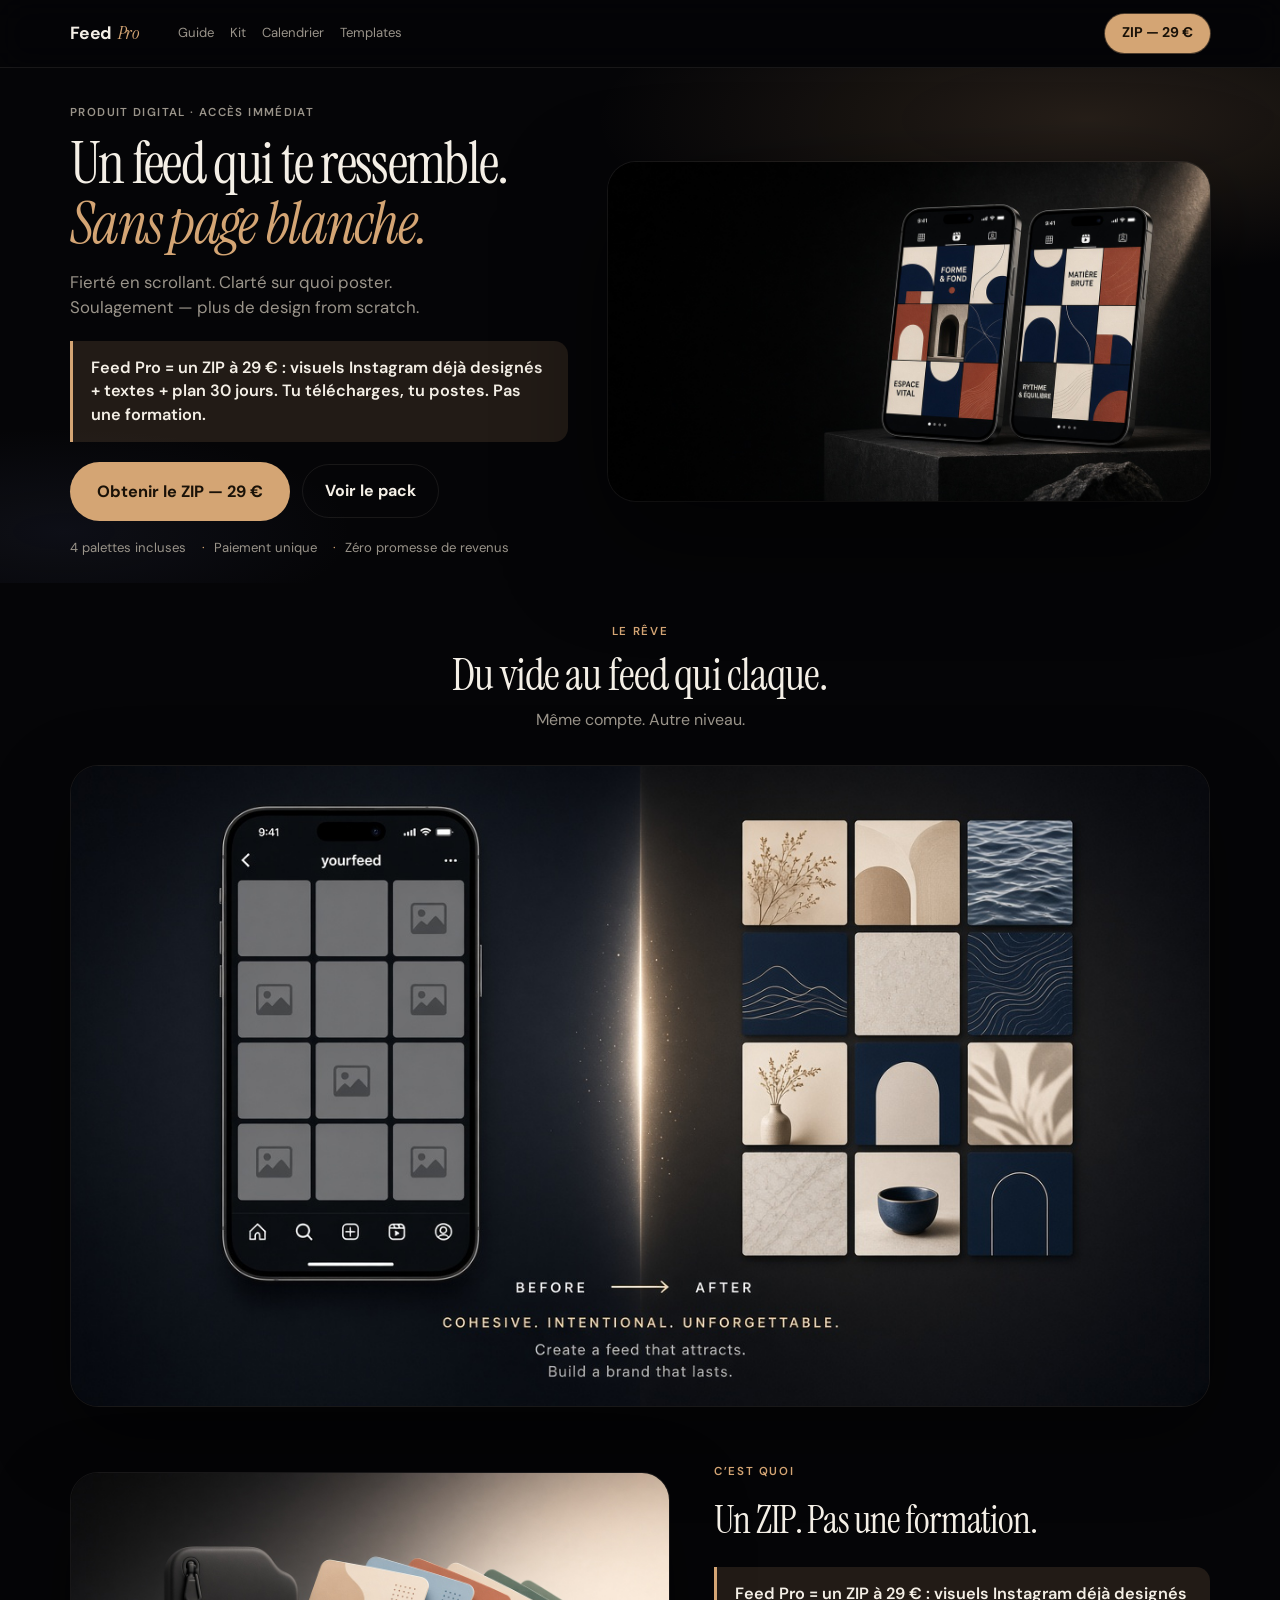
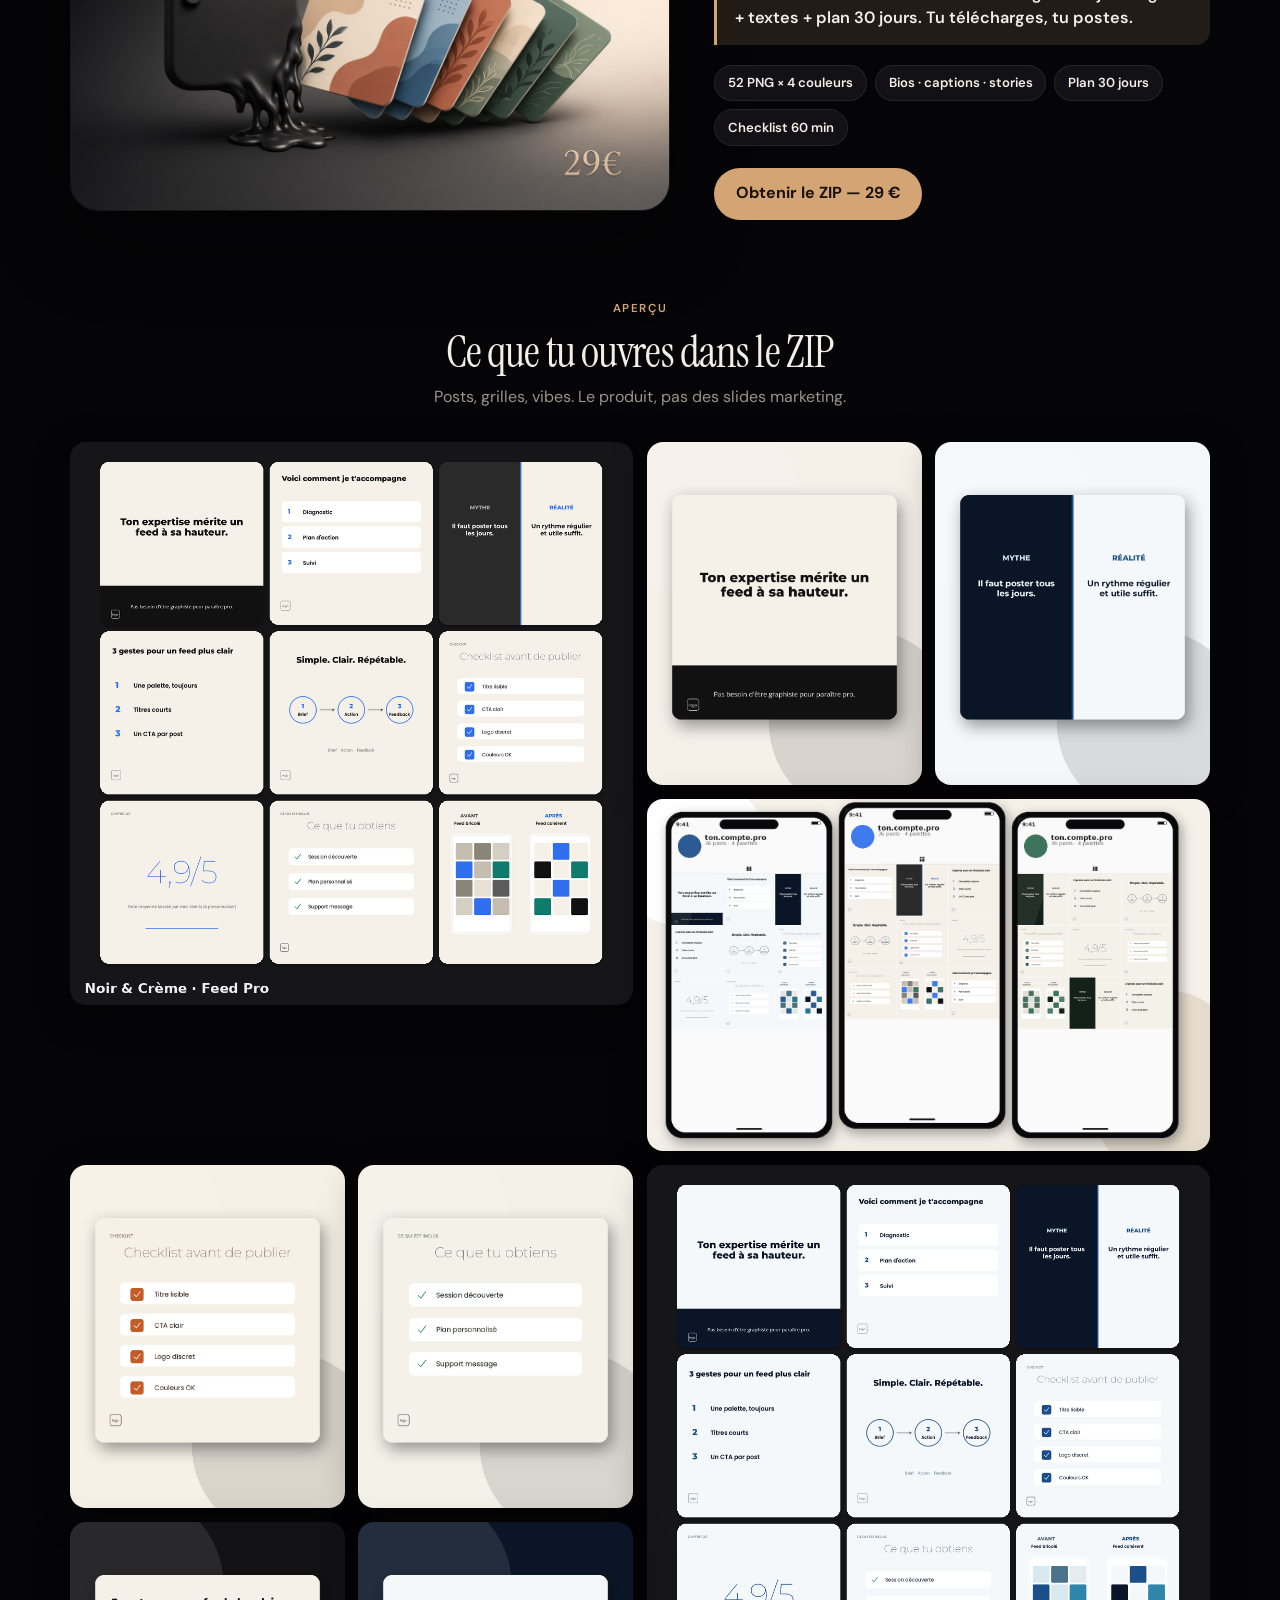
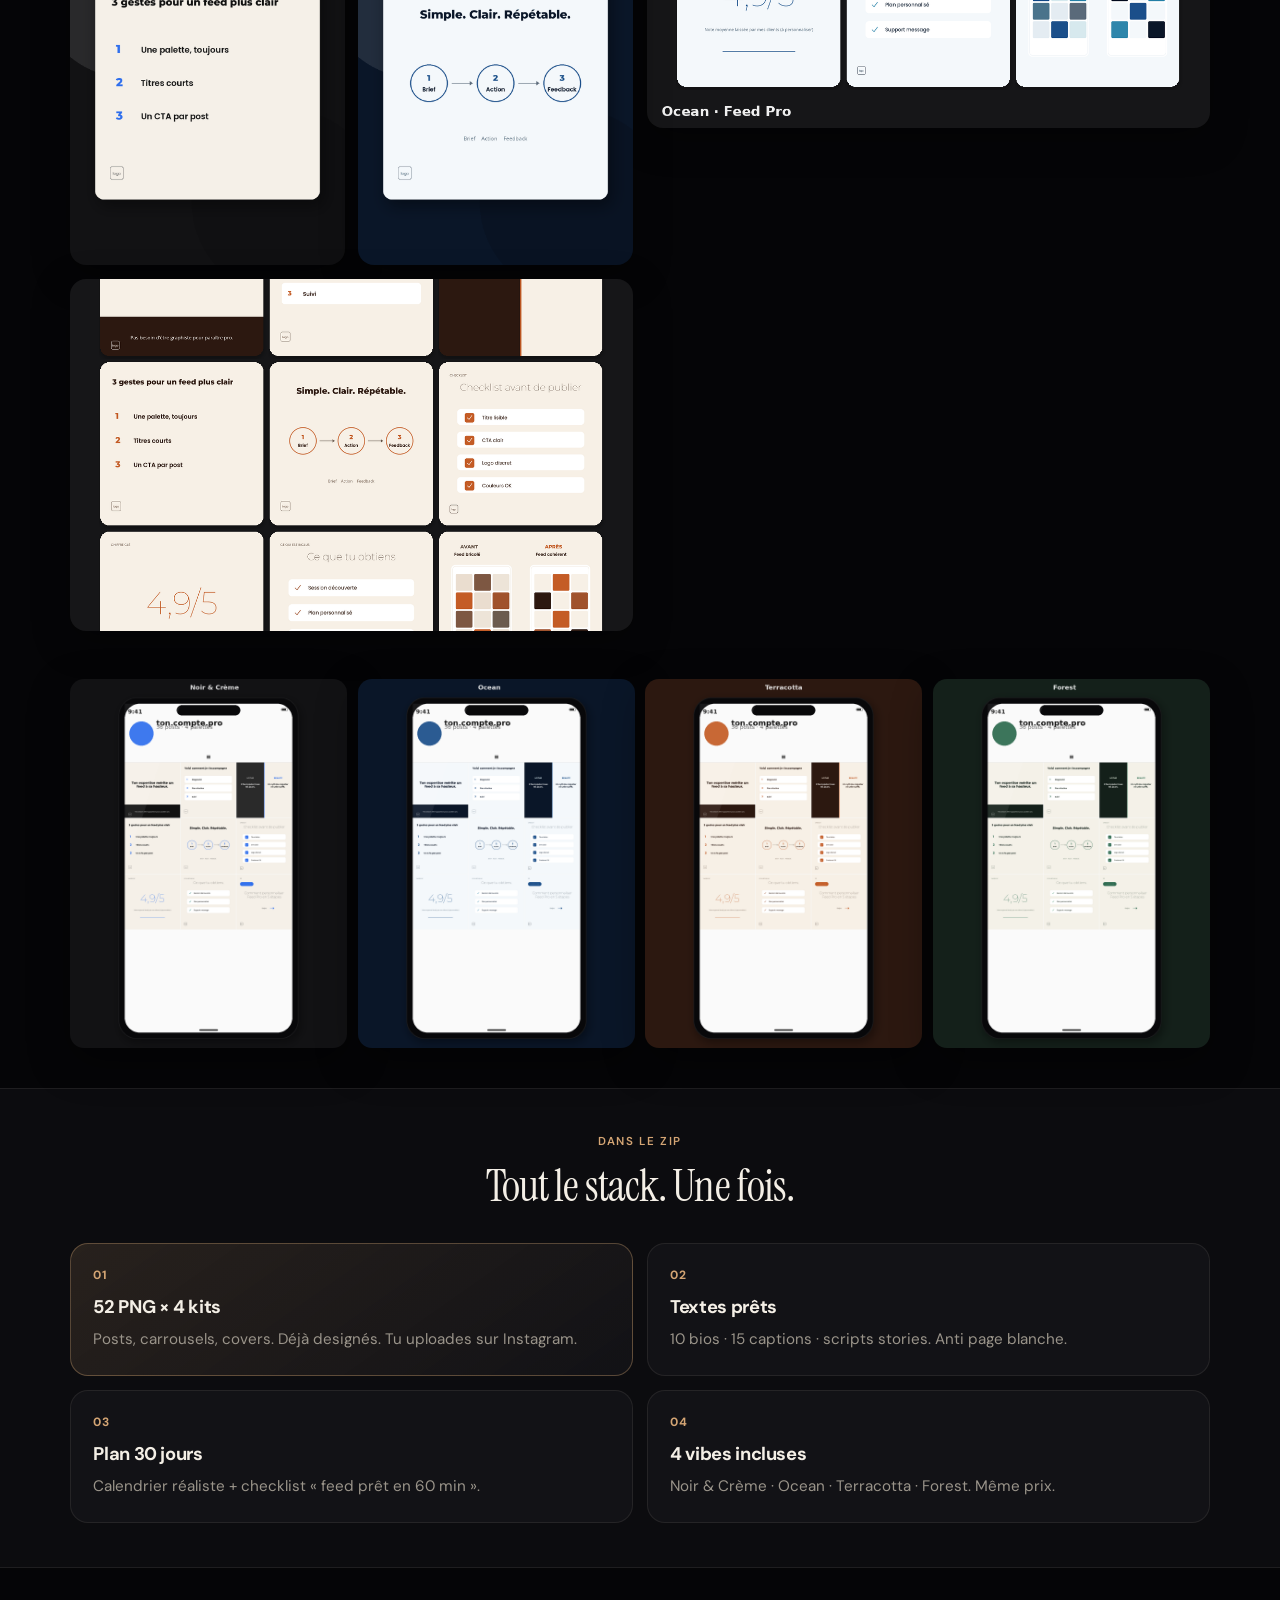
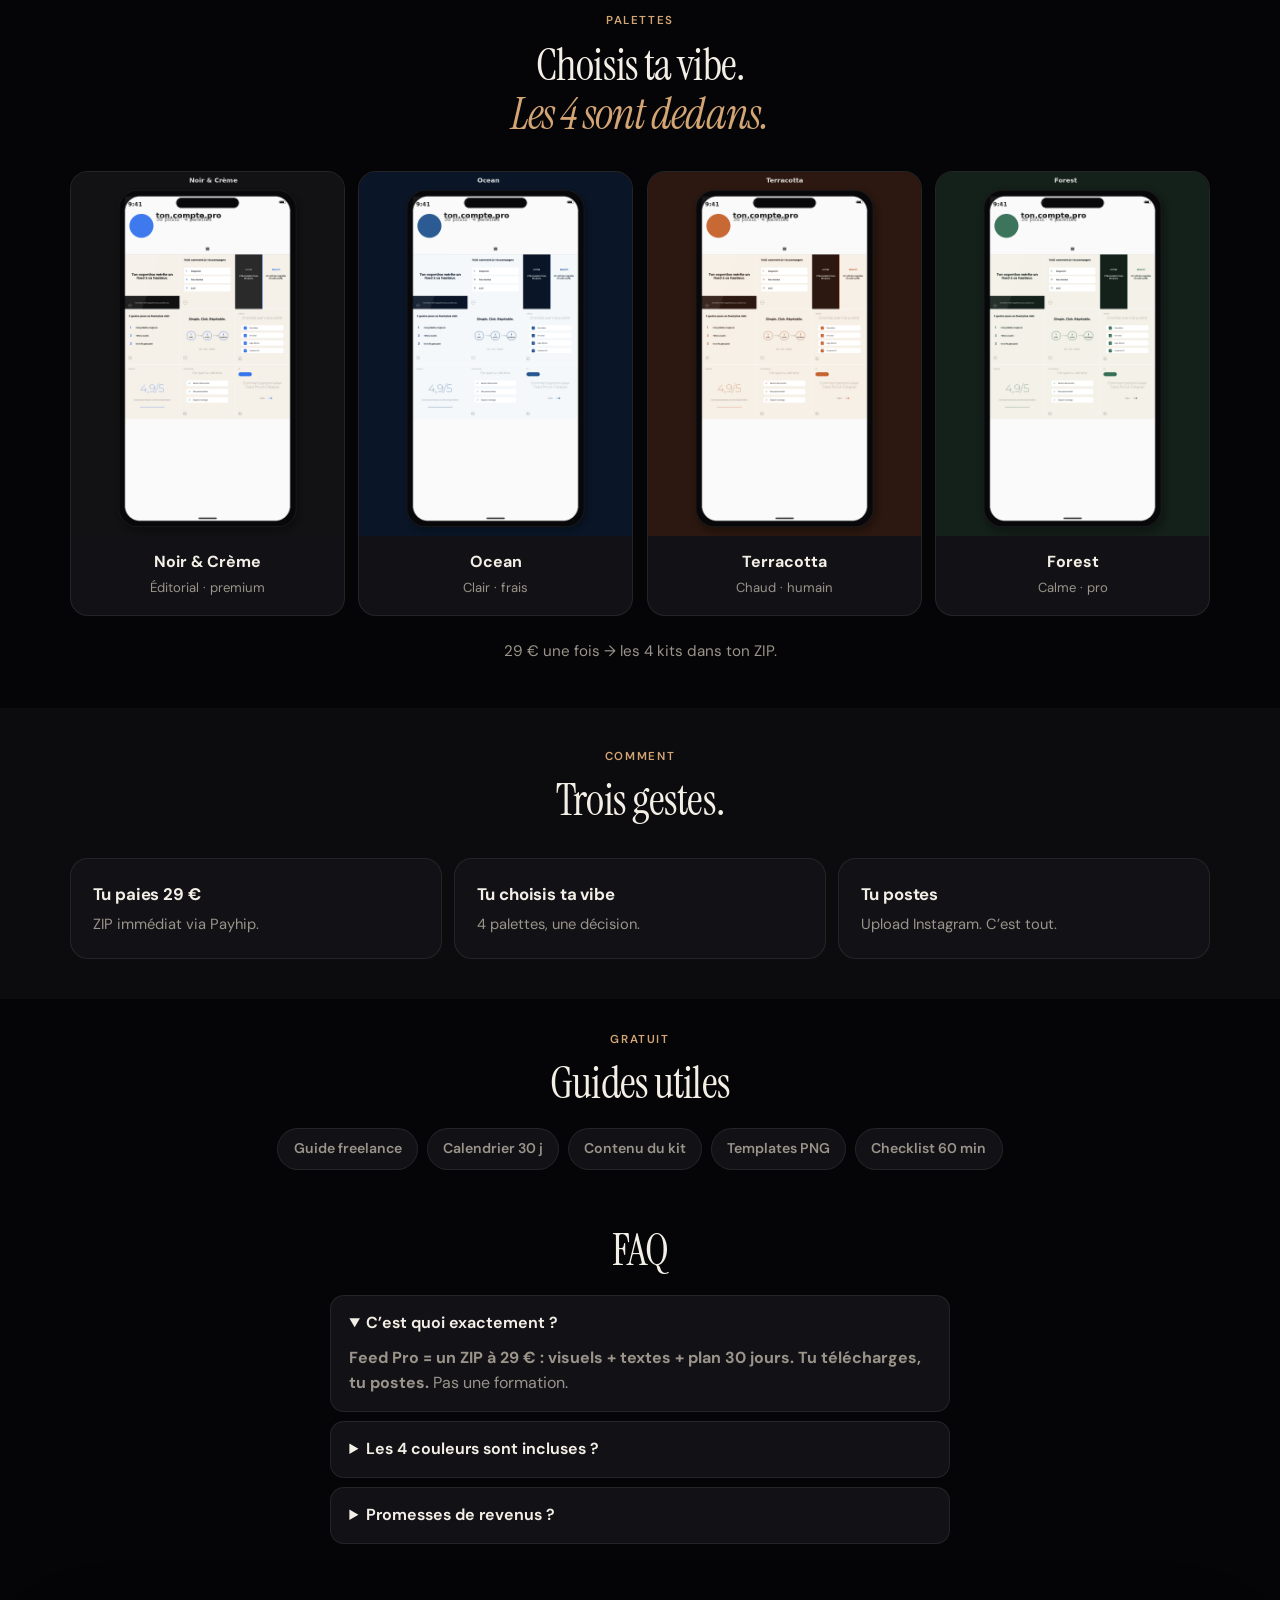
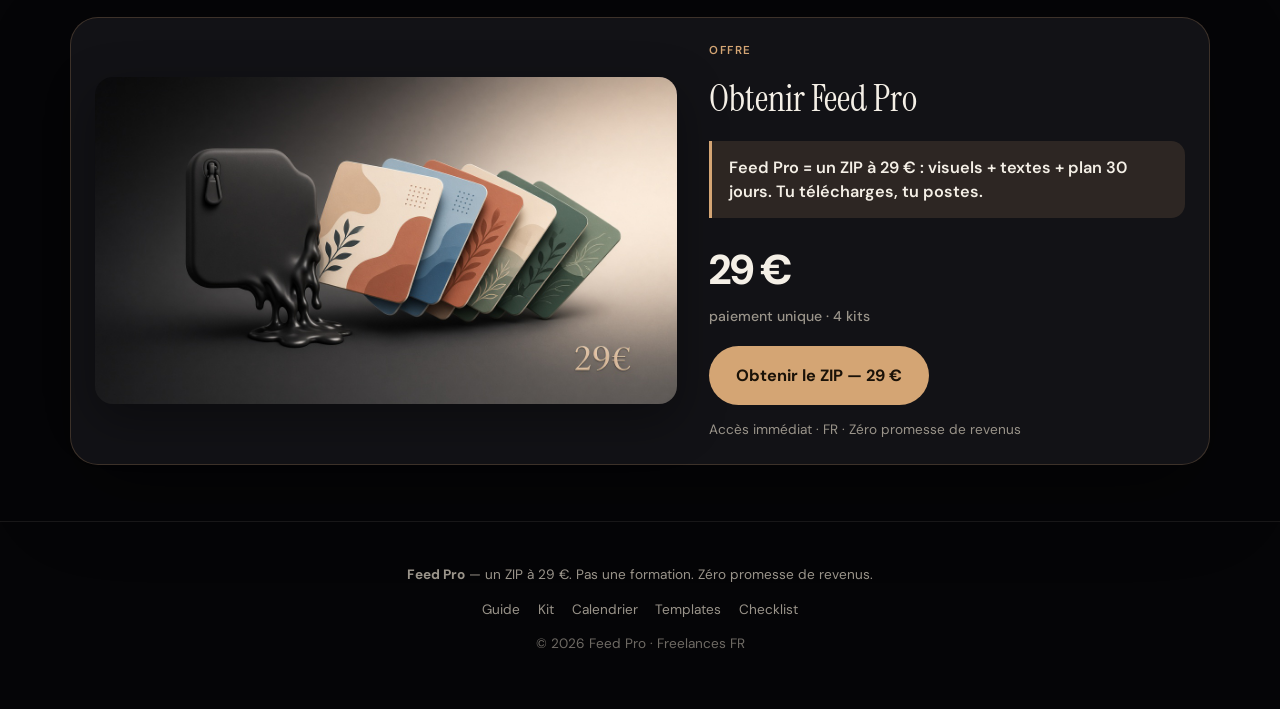
==== commit d755b175: "Redesign: dark editorial landing with gen hero assets Premium dark + champagne system; gen hero/befo" ====
--- a/index.html
+++ b/index.html
@@ -4,21 +4,24 @@
   <meta charset="utf-8" />
   <meta name="viewport" content="width=device-width, initial-scale=1" />
   <title>Feed Pro — ZIP 29 € : visuels Instagram + textes + plan 30 jours</title>
-  <meta name="description" content="Feed Pro = un ZIP à 29 € : 52 PNG Instagram × 4 palettes + textes + plan 30 jours. Tu télécharges, tu postes." />
-  <meta name="theme-color" content="#111111" />
+  <meta name="description" content="Feed Pro = un ZIP à 29 € : 52 PNG Instagram × 4 palettes + textes + plan 30 jours. Tu télécharges, tu postes. Pas une formation." />
+  <meta name="theme-color" content="#050507" />
   <meta property="og:type" content="website" />
   <meta property="og:title" content="Feed Pro — ZIP 29 €" />
   <meta property="og:description" content="52 PNG × 4 palettes + textes + plan 30 jours. Tu télécharges, tu postes." />
-  <meta property="og:image" content="https://feed-pro-fr.vercel.app/assets/og-feed-pro.png" />
-  <meta property="og:image:width" content="1200" />
-  <meta property="og:image:height" content="630" />
+  <meta property="og:image" content="https://feed-pro-fr.vercel.app/assets/gen/og-banner.png" />
+  <meta property="og:image:width" content="1280" />
+  <meta property="og:image:height" content="720" />
   <meta property="og:url" content="https://feed-pro-fr.vercel.app/" />
   <meta name="twitter:card" content="summary_large_image" />
-  <meta name="twitter:image" content="https://feed-pro-fr.vercel.app/assets/og-feed-pro.png" />
-    <link rel="canonical" href="https://feed-pro-fr.vercel.app/" />
+  <meta name="twitter:image" content="https://feed-pro-fr.vercel.app/assets/gen/og-banner.png" />
+  <link rel="canonical" href="https://feed-pro-fr.vercel.app/" />
   <meta name="twitter:title" content="Feed Pro — ZIP 29 € : visuels Instagram + textes + plan 30 jours" />
   <meta name="twitter:description" content="52 PNG × 4 palettes + textes + plan 30 jours. Tu télécharges, tu postes." />
   <meta name="keywords" content="kit Instagram freelance, templates Instagram FR, feed Instagram prêt à poster, pack PNG Instagram" />
+  <link rel="preconnect" href="https://fonts.googleapis.com" />
+  <link rel="preconnect" href="https://fonts.gstatic.com" crossorigin />
+  <link href="https://fonts.googleapis.com/css2?family=DM+Sans:ital,opsz,wght@0,9..40,400;0,9..40,500;0,9..40,600;0,9..40,700;1,9..40,400&family=Instrument+Serif:ital@0;1&display=swap" rel="stylesheet" />
   <link rel="stylesheet" href="styles.css" />
   <script type="application/ld+json">
   {
@@ -26,7 +29,7 @@
     "@type": "Product",
     "name": "Feed Pro — Kit Instagram Freelance",
     "description": "ZIP à 29 € : 52 PNG Instagram × 4 palettes + textes + plan 30 jours. Tu télécharges, tu postes.",
-    "image": "https://feed-pro-fr.vercel.app/assets/og-feed-pro.png",
+    "image": "https://feed-pro-fr.vercel.app/assets/gen/og-banner.png",
     "url": "https://feed-pro-fr.vercel.app/",
     "brand": {"@type": "Brand", "name": "Feed Pro"},
     "offers": {
@@ -42,205 +45,256 @@
 <body>
   <header class="nav">
     <div class="container nav-inner">
-      <a class="logo" href="/">Feed <span>Pro</span></a>
+      <a class="logo" href="/">Feed <em>Pro</em></a>
       <nav class="nav-links" aria-label="Guides">
         <a href="/guide-instagram-freelance">Guide</a>
         <a href="/kit-feed-instagram">Kit</a>
         <a href="/calendrier-contenu-instagram">Calendrier</a>
         <a href="/templates-instagram-canva-png">Templates</a>
       </nav>
-      <a class="nav-cta" href="https://payhip.com/b/SoUNM">Obtenir le ZIP — 29 €</a>
+      <a class="nav-cta" href="https://payhip.com/b/SoUNM">ZIP — 29&nbsp;€</a>
     </div>
   </header>
 
   <main>
-    <!-- HERO — photo-first, phones dominate -->
-    <section class="hero-wrap">
-      <div class="container hero hero-photo">
+    <!-- 1. DREAM — gen hero primary -->
+    <section class="hero">
+      <div class="container hero-grid">
         <div class="hero-copy">
-          <span class="eyebrow">Produit digital · Freelances FR · Accès immédiat</span>
-          <p class="product-truth">Feed Pro = un ZIP à 29 € : visuels + textes + plan 30 jours. Tu télécharges, tu postes.</p>
-          <h1>Ton feed Instagram,<br /><span class="accent">prêt à poster.</span></h1>
+          <p class="eyebrow">Produit digital · Accès immédiat</p>
+          <h1>Un feed qui te ressemble.<br /><em>Sans page blanche.</em></h1>
+          <p class="dream-line">Fierté en scrollant. Clarté sur quoi poster. Soulagement — plus de design from scratch.</p>
+          <p class="product-truth">Feed Pro = un ZIP à 29&nbsp;€ : visuels Instagram déjà designés + textes + plan 30 jours. Tu télécharges, tu postes. Pas une formation.</p>
           <div class="hero-actions">
-            <a class="btn btn-primary btn-lg" href="https://payhip.com/b/SoUNM">Obtenir le ZIP — 29 €</a>
-            <span class="price-pill">Paiement unique · <strong>29 €</strong></span>
+            <a class="btn btn-primary btn-lg" href="https://payhip.com/b/SoUNM">Obtenir le ZIP — 29&nbsp;€</a>
+            <a class="btn btn-ghost" href="#voir">Voir le pack</a>
           </div>
-          <p class="reassure">4 palettes · Téléchargement immédiat · Zéro promesse de revenus</p>
-          <p class="social-proof">
-            <strong>Produit en ligne</strong>
-            <span class="dot">·</span>
-            <span>Checkout Payhip actif</span>
-            <span class="dot">·</span>
-            <span>Pas encore d’avis clients affichés (lancement)</span>
-          </p>
-        </div>
-        <div class="hero-phones" aria-label="Aperçu Instagram Feed Pro">
-          <img class="phone-main" src="assets/mock-dual.png" alt="Deux téléphones Instagram montrant des feeds Feed Pro complets" width="1400" height="1050" fetchpriority="high" decoding="async" />
-        </div>
-      </div>
-      <div class="container hero-phones-row" aria-hidden="true">
-        <img src="assets/mock-noir-creme.png" alt="" width="600" height="800" loading="lazy" decoding="async" />
-        <img src="assets/mock-ocean.png" alt="" width="600" height="800" loading="lazy" decoding="async" />
-        <img src="assets/mock-terracotta.png" alt="" width="600" height="800" loading="lazy" decoding="async" />
-      </div>
-    </section>
-
-    <!-- GALLERY — above-the-fold scroll on mobile: 12+ large shots -->
-    <section class="gallery-wrap" id="galerie">
-      <div class="container">
-        <div class="section-head tight">
-          <h2>Le pack en photos</h2>
-          <p>52 PNG × 4 couleurs. Voici ce que tu ouvres dans le ZIP.</p>
-        </div>
-        <div class="gallery-grid">
-          <img src="assets/gallery-09-noir-hero.png" alt="Post Noir &amp; Crème Feed Pro" width="900" height="1100" loading="eager" />
-          <img src="assets/gallery-10-ocean-hero.png" alt="Post Ocean Feed Pro" width="900" height="1100" loading="eager" />
-          <img src="assets/gallery-11-terra-hero.png" alt="Post Terracotta Feed Pro" width="900" height="1100" loading="eager" />
-          <img src="assets/gallery-12-forest-hero.png" alt="Post Forest Feed Pro" width="900" height="1100" loading="eager" />
-          <img class="span-2" src="assets/gallery-01-noir-grid.png" alt="Grille feed Noir &amp; Crème — 9 posts" width="1080" height="1080" loading="lazy" />
-          <img class="span-2" src="assets/gallery-02-ocean-grid.png" alt="Grille feed Ocean — 9 posts" width="1080" height="1080" loading="lazy" />
+          <ul class="hero-meta">
+            <li>4 palettes incluses</li>
+            <li>Paiement unique</li>
+            <li>Zéro promesse de revenus</li>
+          </ul>
+        </div>
+        <div class="hero-visual">
+          <img class="hero-main" src="assets/gen/hero-phones.png" alt="Deux iPhones — feeds Instagram Feed Pro premium" width="1280" height="720" fetchpriority="high" decoding="async" />
+        </div>
+      </div>
+    </section>
+
+    <!-- BEFORE / AFTER — gen primary -->
+    <section class="transform" id="reve">
+      <div class="container">
+        <header class="sec-head">
+          <p class="label">Le rêve</p>
+          <h2>Du vide au feed qui claque.</h2>
+          <p class="sec-sub">Même compte. Autre niveau.</p>
+        </header>
+        <figure class="shot shot-wide">
+          <img src="assets/gen/before-after.png" alt="Avant : feed vide — Après : grille Instagram cohérente Feed Pro" width="1280" height="720" loading="eager" />
+        </figure>
+      </div>
+    </section>
+
+    <!-- 2. WHAT IT IS + product ZIP visual -->
+    <section class="truth" id="cest-quoi">
+      <div class="container truth-grid">
+        <figure class="shot">
+          <img src="assets/gen/product-zip.png" alt="ZIP Feed Pro qui s’ouvre — 52 PNG × 4 palettes, 29 €" width="1280" height="720" loading="lazy" />
+        </figure>
+        <div class="truth-copy">
+          <p class="label">C’est quoi</p>
+          <h2>Un ZIP. Pas une formation.</h2>
+          <p class="product-truth">Feed Pro = un ZIP à 29&nbsp;€ : visuels Instagram déjà designés + textes + plan 30 jours. Tu télécharges, tu postes.</p>
+          <div class="truth-pills">
+            <span>52 PNG × 4 couleurs</span>
+            <span>Bios · captions · stories</span>
+            <span>Plan 30 jours</span>
+            <span>Checklist 60 min</span>
+          </div>
+          <a class="btn btn-primary" href="https://payhip.com/b/SoUNM">Obtenir le ZIP — 29&nbsp;€</a>
+        </div>
+      </div>
+    </section>
+
+    <!-- 3. SEE IT — gallery + existing mocks -->
+    <section class="gallery" id="voir">
+      <div class="container">
+        <header class="sec-head">
+          <p class="label">Aperçu</p>
+          <h2>Ce que tu ouvres dans le ZIP</h2>
+          <p class="sec-sub">Posts, grilles, vibes. Le produit, pas des slides marketing.</p>
+        </header>
+        <div class="masonry">
+          <img class="m-lg" src="assets/gallery-01-noir-grid.png" alt="Grille feed Noir &amp; Crème — 9 posts" width="1080" height="1080" loading="lazy" />
+          <img src="assets/gallery-09-noir-hero.png" alt="Post hero Noir &amp; Crème" width="900" height="1100" loading="lazy" />
+          <img src="assets/gallery-10-ocean-hero.png" alt="Post hero Ocean" width="900" height="1100" loading="lazy" />
+          <img class="m-wide" src="assets/mock-triple.png" alt="Trois iPhones — Ocean, Noir &amp; Crème, Forest" width="1600" height="977" loading="lazy" />
+          <img src="assets/gallery-11-terra-hero.png" alt="Post hero Terracotta" width="900" height="1100" loading="lazy" />
+          <img src="assets/gallery-12-forest-hero.png" alt="Post hero Forest" width="900" height="1100" loading="lazy" />
+          <img class="m-lg" src="assets/gallery-02-ocean-grid.png" alt="Grille feed Ocean" width="1080" height="1080" loading="lazy" />
           <img src="assets/gallery-13-noir-tips.png" alt="Tips Noir &amp; Crème" width="900" height="1100" loading="lazy" />
           <img src="assets/gallery-14-ocean-process.png" alt="Process Ocean" width="900" height="1100" loading="lazy" />
-          <img src="assets/gallery-15-terra-offre.png" alt="Offre Terracotta" width="900" height="1100" loading="lazy" />
-          <img src="assets/gallery-16-forest-chiffre.png" alt="Chiffre Forest" width="900" height="1100" loading="lazy" />
-          <img class="span-2" src="assets/gallery-07-terra-grid.png" alt="Grille Terracotta" width="1080" height="1080" loading="lazy" />
-          <img class="span-2" src="assets/gallery-08-forest-grid.png" alt="Grille Forest" width="1080" height="1080" loading="lazy" />
-          <img class="span-2" src="assets/gallery-03-terra-wide.png" alt="Aperçu large Terracotta" width="1200" height="800" loading="lazy" />
-          <img class="span-2" src="assets/gallery-05-noir-wide.png" alt="Aperçu large Noir &amp; Crème" width="1200" height="800" loading="lazy" />
-          <img src="assets/gallery-04-forest-tall.png" alt="Feed Forest vertical" width="1080" height="1350" loading="lazy" />
-          <img src="assets/gallery-06-ocean-tall.png" alt="Feed Ocean vertical" width="1080" height="1350" loading="lazy" />
-        </div>
-      </div>
-    </section>
-
-    <!-- PHONES SHOWCASE -->
-    <section class="phones-band">
-      <div class="container">
-        <img class="triple" src="assets/mock-triple.png" alt="Trois iPhones — Ocean, Noir &amp; Crème, Forest" width="1600" height="977" loading="lazy" decoding="async" />
-        <img class="mock-solo" src="assets/mock-forest.png" alt="iPhone feed Forest" width="1200" height="1600" loading="lazy" />
-      </div>
-    </section>
-
-    <!-- MINI TRUTH + CTA -->
-    <section class="truth-band" id="cest-quoi">
-      <div class="container truth-inner">
-        <p class="product-truth big">Feed Pro = un ZIP à 29 € : visuels + textes + plan 30 jours. Tu télécharges, tu postes.</p>
-        <ul class="hero-gets compact">
-          <li><strong>52 PNG × 4 couleurs</strong></li>
-          <li><strong>Textes prêts</strong> — bios · captions · stories</li>
-          <li><strong>Plan 30 jours</strong> + checklist 60 min</li>
-        </ul>
-        <a class="btn btn-primary btn-lg" href="https://payhip.com/b/SoUNM">Obtenir le ZIP — 29 €</a>
-      </div>
-    </section>
-
-    <!-- 4 COLORS — visual -->
-    <section id="couleurs">
-      <div class="container">
-        <div class="section-head tight">
-          <h2>4 vibes. Même prix.</h2>
-        </div>
-        <div class="color-grid visual">
+          <img class="m-wide" src="assets/gallery-07-terra-grid.png" alt="Grille Terracotta" width="1080" height="1080" loading="lazy" />
+        </div>
+      </div>
+    </section>
+
+    <!-- Phone strip -->
+    <section class="strip" aria-label="Quatre palettes">
+      <div class="container strip-row">
+        <img src="assets/mock-noir-creme.png" alt="Mock Noir &amp; Crème" width="600" height="800" loading="lazy" />
+        <img src="assets/mock-ocean.png" alt="Mock Ocean" width="600" height="800" loading="lazy" />
+        <img src="assets/mock-terracotta.png" alt="Mock Terracotta" width="600" height="800" loading="lazy" />
+        <img src="assets/mock-forest.png" alt="Mock Forest" width="600" height="800" loading="lazy" />
+      </div>
+    </section>
+
+    <!-- 4. WHAT'S INSIDE -->
+    <section class="stack" id="contenu">
+      <div class="container">
+        <header class="sec-head">
+          <p class="label">Dans le ZIP</p>
+          <h2>Tout le stack. Une fois.</h2>
+        </header>
+        <div class="stack-grid">
+          <article class="stack-card featured">
+            <span class="stack-num">01</span>
+            <h3>52 PNG × 4 kits</h3>
+            <p>Posts, carrousels, covers. Déjà designés. Tu uploades sur Instagram.</p>
+          </article>
+          <article class="stack-card">
+            <span class="stack-num">02</span>
+            <h3>Textes prêts</h3>
+            <p>10 bios · 15 captions · scripts stories. Anti page blanche.</p>
+          </article>
+          <article class="stack-card">
+            <span class="stack-num">03</span>
+            <h3>Plan 30 jours</h3>
+            <p>Calendrier réaliste + checklist « feed prêt en 60 min ».</p>
+          </article>
+          <article class="stack-card">
+            <span class="stack-num">04</span>
+            <h3>4 vibes incluses</h3>
+            <p>Noir &amp; Crème · Ocean · Terracotta · Forest. Même prix.</p>
+          </article>
+        </div>
+      </div>
+    </section>
+
+    <!-- 5. COLORS -->
+    <section class="colors" id="couleurs">
+      <div class="container">
+        <header class="sec-head">
+          <p class="label">Palettes</p>
+          <h2>Choisis ta vibe.<br /><em>Les 4 sont dedans.</em></h2>
+        </header>
+        <div class="color-grid">
           <article class="color-card">
-            <img src="assets/mock-noir-creme.png" alt="Palette Noir et Crème sur iPhone" width="600" height="800" loading="lazy" />
-            <h3>Noir &amp; Crème</h3>
+            <img src="assets/mock-noir-creme.png" alt="Palette Noir et Crème" width="600" height="800" loading="lazy" />
+            <div class="color-meta"><h3>Noir &amp; Crème</h3><p>Éditorial · premium</p></div>
           </article>
           <article class="color-card">
-            <img src="assets/mock-ocean.png" alt="Palette Ocean sur iPhone" width="600" height="800" loading="lazy" />
-            <h3>Ocean</h3>
+            <img src="assets/mock-ocean.png" alt="Palette Ocean" width="600" height="800" loading="lazy" />
+            <div class="color-meta"><h3>Ocean</h3><p>Clair · frais</p></div>
           </article>
           <article class="color-card">
-            <img src="assets/mock-terracotta.png" alt="Palette Terracotta sur iPhone" width="600" height="800" loading="lazy" />
-            <h3>Terracotta</h3>
+            <img src="assets/mock-terracotta.png" alt="Palette Terracotta" width="600" height="800" loading="lazy" />
+            <div class="color-meta"><h3>Terracotta</h3><p>Chaud · humain</p></div>
           </article>
           <article class="color-card">
-            <img src="assets/mock-forest.png" alt="Palette Forest sur iPhone" width="600" height="800" loading="lazy" />
-            <h3>Forest</h3>
-          </article>
-        </div>
-        <p class="center-note">29 € une fois → les 4 kits dans ton ZIP.</p>
-      </div>
-    </section>
-
-    <!-- HOW — short -->
-    <section class="alt" id="comment">
-      <div class="container">
-        <div class="steps three">
-          <div class="step"><h3>1. Tu paies 29 €</h3><p>ZIP immédiat.</p></div>
-          <div class="step"><h3>2. Tu choisis ta vibe</h3><p>4 palettes incluses.</p></div>
-          <div class="step"><h3>3. Tu postes</h3><p>Upload Instagram.</p></div>
-        </div>
-      </div>
-    </section>
-
-
-    <!-- GUIDES SEO -->
-    <section class="alt" id="guides">
-      <div class="container">
-        <div class="section-head tight">
-          <h2>Guides gratuits</h2>
-          <p>Contenu utile — le ZIP reste optionnel.</p>
-        </div>
-        <div class="steps three" style="margin-top:1rem">
-          <div class="step"><h3><a href="/guide-instagram-freelance" style="color:inherit;text-decoration:underline">Guide freelance</a></h3><p>Feed clair sans usine à gaz.</p></div>
-          <div class="step"><h3><a href="/calendrier-contenu-instagram" style="color:inherit;text-decoration:underline">Calendrier 30 j</a></h3><p>Idées de posts, rythme réaliste.</p></div>
-          <div class="step"><h3><a href="/kit-feed-instagram" style="color:inherit;text-decoration:underline">Contenu du kit</a></h3><p>PNG × 4 + textes + plan.</p></div>
-        </div>
-        <p class="center-note"><a href="/templates-instagram-canva-png" style="color:#7eb0ff">Templates PNG</a> · <a href="/feed-instagram-freelance" style="color:#7eb0ff">Checklist 60 min</a></p>
-      </div>
-    </section>
-
-    <!-- FAQ short -->
-    <section id="faq">
+            <img src="assets/mock-forest.png" alt="Palette Forest" width="600" height="800" loading="lazy" />
+            <div class="color-meta"><h3>Forest</h3><p>Calme · pro</p></div>
+          </article>
+        </div>
+        <p class="center-note">29&nbsp;€ une fois → les 4 kits dans ton ZIP.</p>
+      </div>
+    </section>
+
+    <!-- 6. HOW -->
+    <section class="how" id="comment">
+      <div class="container">
+        <header class="sec-head">
+          <p class="label">Comment</p>
+          <h2>Trois gestes.</h2>
+        </header>
+        <ol class="steps">
+          <li><strong>Tu paies 29&nbsp;€</strong><span>ZIP immédiat via Payhip.</span></li>
+          <li><strong>Tu choisis ta vibe</strong><span>4 palettes, une décision.</span></li>
+          <li><strong>Tu postes</strong><span>Upload Instagram. C’est tout.</span></li>
+        </ol>
+      </div>
+    </section>
+
+    <section class="guides" id="guides">
+      <div class="container">
+        <header class="sec-head tight">
+          <p class="label">Gratuit</p>
+          <h2>Guides utiles</h2>
+        </header>
+        <div class="guide-row">
+          <a href="/guide-instagram-freelance">Guide freelance</a>
+          <a href="/calendrier-contenu-instagram">Calendrier 30 j</a>
+          <a href="/kit-feed-instagram">Contenu du kit</a>
+          <a href="/templates-instagram-canva-png">Templates PNG</a>
+          <a href="/feed-instagram-freelance">Checklist 60 min</a>
+        </div>
+      </div>
+    </section>
+
+    <section class="faq-sec" id="faq">
       <div class="container narrow">
-        <div class="section-head tight"><h2>FAQ</h2></div>
+        <header class="sec-head tight"><h2>FAQ</h2></header>
         <div class="faq">
           <details open>
-            <summary>C’est quoi exactement ?</summary>
-            <p><strong>Feed Pro = un ZIP à 29 € : visuels + textes + plan 30 jours. Tu télécharges, tu postes.</strong> Pas une formation.</p>
+            <summary>C’est quoi exactement&nbsp;?</summary>
+            <p><strong>Feed Pro = un ZIP à 29&nbsp;€ : visuels + textes + plan 30 jours. Tu télécharges, tu postes.</strong> Pas une formation.</p>
           </details>
           <details>
-            <summary>Les 4 couleurs sont incluses ?</summary>
-            <p>Oui. 29 € = Noir &amp; Crème, Ocean, Terracotta, Forest + bonus textes.</p>
+            <summary>Les 4 couleurs sont incluses&nbsp;?</summary>
+            <p>Oui. 29&nbsp;€ = Noir &amp; Crème, Ocean, Terracotta, Forest + bonus textes.</p>
           </details>
           <details>
-            <summary>Promesses de revenus ?</summary>
+            <summary>Promesses de revenus&nbsp;?</summary>
             <p>Non. Pas de clients garantis. Kit design &amp; contenu pour paraître pro.</p>
           </details>
         </div>
       </div>
     </section>
 
-    <!-- BUY -->
-    <section id="buy">
-      <div class="container">
-        <div class="buy">
-          <img class="buy-visual" src="assets/mock-dual.png" alt="Aperçu Feed Pro sur deux téléphones" width="800" height="600" loading="lazy" />
-          <p class="product-truth buy-truth">Feed Pro = un ZIP à 29 € : visuels + textes + plan 30 jours. Tu télécharges, tu postes.</p>
-          <h2>Obtenir Feed Pro</h2>
-          <p class="amount">29 € <span>paiement unique</span></p>
-          <a class="btn btn-teal btn-lg" href="https://payhip.com/b/SoUNM">Obtenir le ZIP — 29 €</a>
-          <p class="reassure">ZIP complet · Accès immédiat · FR · Zéro promesse de revenus</p>
+    <!-- 8. BUY — gen product again -->
+    <section class="buy" id="buy">
+      <div class="container">
+        <div class="buy-card">
+          <img class="buy-visual" src="assets/gen/product-zip.png" alt="Produit ZIP Feed Pro 29 €" width="1280" height="720" loading="lazy" />
+          <div class="buy-copy">
+            <p class="label">Offre</p>
+            <h2>Obtenir Feed Pro</h2>
+            <p class="product-truth">Feed Pro = un ZIP à 29&nbsp;€ : visuels + textes + plan 30 jours. Tu télécharges, tu postes.</p>
+            <p class="amount">29&nbsp;€ <span>paiement unique · 4 kits</span></p>
+            <a class="btn btn-primary btn-lg" href="https://payhip.com/b/SoUNM">Obtenir le ZIP — 29&nbsp;€</a>
+            <p class="reassure">Accès immédiat · FR · Zéro promesse de revenus</p>
+          </div>
         </div>
       </div>
     </section>
   </main>
 
   <footer>
-    <div class="container">
-      <p><strong>Feed Pro</strong> — un ZIP à 29 €. Pas une formation. Zéro promesse de revenus.</p>
-      <p>
-        <a href="/guide-instagram-freelance">Guide</a> ·
-        <a href="/kit-feed-instagram">Kit</a> ·
-        <a href="/calendrier-contenu-instagram">Calendrier</a> ·
-        <a href="/templates-instagram-canva-png">Templates</a> ·
+    <div class="container footer-inner">
+      <p><strong>Feed Pro</strong> — un ZIP à 29&nbsp;€. Pas une formation. Zéro promesse de revenus.</p>
+      <p class="footer-links">
+        <a href="/guide-instagram-freelance">Guide</a>
+        <a href="/kit-feed-instagram">Kit</a>
+        <a href="/calendrier-contenu-instagram">Calendrier</a>
+        <a href="/templates-instagram-canva-png">Templates</a>
         <a href="/feed-instagram-freelance">Checklist</a>
       </p>
-      <p>© 2026 Feed Pro · Freelances FR</p>
+      <p class="footer-copy">© 2026 Feed Pro · Freelances FR</p>
     </div>
   </footer>
+
   <div class="sticky-bar" aria-label="CTA sticky">
-    <span class="sticky-bar-text">ZIP Instagram · 29 € · accès immédiat</span>
+    <span class="sticky-bar-text">ZIP Instagram · 29&nbsp;€ · immédiat</span>
     <a class="btn btn-primary" href="https://payhip.com/b/SoUNM">Obtenir le ZIP</a>
   </div>
 </body>
--- a/styles.css
+++ b/styles.css
@@ -1,16 +1,21 @@
 :root {
-  --bg: #0e0e10;
-  --bg-alt: #161618;
-  --surface: #1c1c1f;
-  --text: #f5f5f5;
-  --muted: #a8a8b0;
-  --accent: #2f6fed;
-  --teal: #1a9b8e;
-  --cream: #f5f0e8;
-  --radius: 16px;
-  --max: 1120px;
-  --font: system-ui, -apple-system, "Segoe UI", Roboto, sans-serif;
-}
+  --bg: #050507;
+  --bg-elev: #0c0c0f;
+  --surface: #121216;
+  --surface-2: #1a1a20;
+  --line: rgba(244, 239, 230, 0.08);
+  --text: #f4efe6;
+  --muted: #9a948a;
+  --accent: #d4a574;
+  --accent-soft: rgba(212, 165, 116, 0.14);
+  --accent-glow: rgba(212, 165, 116, 0.35);
+  --radius: 18px;
+  --radius-lg: 28px;
+  --max: 1140px;
+  --font: "DM Sans", system-ui, -apple-system, "Segoe UI", sans-serif;
+  --serif: "Instrument Serif", Georgia, "Times New Roman", serif;
+}
+
 *, *::before, *::after { box-sizing: border-box; }
 html { scroll-behavior: smooth; }
 body {
@@ -18,372 +23,445 @@
   font-family: var(--font);
   background: var(--bg);
   color: var(--text);
-  line-height: 1.5;
+  line-height: 1.55;
   -webkit-font-smoothing: antialiased;
+  padding-bottom: 4.75rem;
 }
 img { max-width: 100%; height: auto; display: block; }
 a { color: inherit; text-decoration: none; }
 .container { width: min(100% - 2rem, var(--max)); margin-inline: auto; }
-.container.narrow { width: min(100% - 2rem, 640px); }
+.container.narrow { width: min(100% - 2rem, 620px); }
 
 /* NAV */
 .nav {
   position: sticky; top: 0; z-index: 50;
-  background: rgba(14,14,16,.85);
-  backdrop-filter: blur(12px);
-  border-bottom: 1px solid rgba(255,255,255,.06);
+  background: rgba(5, 5, 7, 0.78);
+  backdrop-filter: blur(16px) saturate(1.2);
+  border-bottom: 1px solid var(--line);
 }
 .nav-inner {
   display: flex; align-items: center; justify-content: space-between;
-  padding: .75rem 0;
-}
-.logo { font-weight: 800; font-size: 1.15rem; letter-spacing: -.02em; }
-.logo span { color: var(--accent); }
+  gap: 1rem; padding: 0.85rem 0;
+}
+.logo {
+  font-weight: 700; font-size: 1.1rem; letter-spacing: -0.03em;
+}
+.logo em {
+  font-family: var(--serif); font-style: italic; font-weight: 400;
+  color: var(--accent); margin-left: 0.15em;
+}
+.nav-links {
+  display: none; gap: 1rem; font-size: 0.82rem; color: var(--muted);
+}
+.nav-links a:hover { color: var(--text); }
 .nav-cta {
-  background: var(--accent); color: #fff;
-  padding: .55rem 1rem; border-radius: 999px;
-  font-weight: 700; font-size: .9rem;
-}
-.nav-cta:hover { filter: brightness(1.08); }
+  background: var(--accent); color: #1a1208;
+  padding: 0.55rem 1.05rem; border-radius: 999px;
+  font-weight: 700; font-size: 0.88rem;
+  box-shadow: 0 0 0 1px var(--accent-glow);
+}
+.nav-cta:hover { filter: brightness(1.06); }
+@media (min-width: 860px) {
+  .nav-links { display: flex; align-items: center; margin-right: auto; margin-left: 1.5rem; }
+}
 
 /* BUTTONS */
 .btn {
   display: inline-flex; align-items: center; justify-content: center;
-  padding: .85rem 1.4rem; border-radius: 999px;
+  padding: 0.85rem 1.35rem; border-radius: 999px;
   font-weight: 700; border: none; cursor: pointer;
-  transition: filter .15s, transform .15s;
-}
-.btn:hover { filter: brightness(1.08); transform: translateY(-1px); }
-.btn-lg { padding: 1rem 1.6rem; font-size: 1.05rem; }
-.btn-primary { background: var(--accent); color: #fff; }
-.btn-teal { background: var(--teal); color: #fff; }
+  transition: filter 0.15s, transform 0.15s, background 0.15s;
+}
+.btn:hover { filter: brightness(1.06); transform: translateY(-1px); }
+.btn-lg { padding: 1.05rem 1.7rem; font-size: 1.02rem; }
+.btn-primary { background: var(--accent); color: #1a1208; }
 .btn-ghost {
   background: transparent; color: var(--text);
-  border: 1px solid rgba(255,255,255,.2);
-}
-
-/* HERO PHOTO-FIRST */
-.hero-wrap {
-  padding: 1.5rem 0 1rem;
+  border: 1px solid var(--line);
+}
+.btn-ghost:hover { border-color: rgba(244,239,230,0.22); }
+
+/* LABELS / HEADS */
+.label {
+  margin: 0 0 0.65rem;
+  font-size: 0.72rem; font-weight: 600;
+  letter-spacing: 0.14em; text-transform: uppercase;
+  color: var(--accent);
+}
+.sec-head { text-align: center; margin-bottom: 2rem; }
+.sec-head.tight { margin-bottom: 1.25rem; }
+.sec-head h2 {
+  font-family: var(--serif);
+  font-size: clamp(1.85rem, 4.5vw, 2.75rem);
+  font-weight: 400; letter-spacing: -0.02em; line-height: 1.12;
+  margin: 0 0 0.5rem;
+}
+.sec-head h2 em,
+.hero-copy h1 em,
+.colors .sec-head h2 em {
+  font-style: italic; color: var(--accent);
+}
+.sec-sub { margin: 0; color: var(--muted); font-size: 1rem; }
+
+/* PRODUCT TRUTH */
+.product-truth {
+  font-size: 1.02rem; font-weight: 600; line-height: 1.45;
+  color: var(--text);
+  background: var(--accent-soft);
+  border-left: 3px solid var(--accent);
+  padding: 0.95rem 1.1rem;
+  border-radius: 0 14px 14px 0;
+  margin: 0 0 1.25rem;
+}
+.product-truth.center { text-align: left; }
+
+/* HERO */
+.hero {
+  padding: 2.25rem 0 1.5rem;
   background:
-    radial-gradient(ellipse 80% 60% at 70% 20%, rgba(47,111,237,.18), transparent 55%),
-    radial-gradient(ellipse 50% 40% at 10% 80%, rgba(196,92,38,.12), transparent 50%),
+    radial-gradient(ellipse 70% 55% at 85% 10%, rgba(212,165,116,0.16), transparent 55%),
+    radial-gradient(ellipse 45% 40% at 5% 90%, rgba(80,90,140,0.12), transparent 50%),
     var(--bg);
 }
-.hero-photo {
-  display: grid;
-  gap: 1.5rem;
-  align-items: center;
+.hero-grid {
+  display: grid; gap: 2rem; align-items: center;
+}
+@media (min-width: 960px) {
+  .hero-grid {
+    grid-template-columns: minmax(280px, 0.95fr) minmax(0, 1.15fr);
+    gap: 2.5rem;
+  }
+}
+.eyebrow {
+  margin: 0 0 0.85rem;
+  font-size: 0.72rem; font-weight: 600;
+  letter-spacing: 0.12em; text-transform: uppercase;
+  color: var(--muted);
+}
+.hero-copy h1 {
+  font-family: var(--serif);
+  font-size: clamp(2.35rem, 6vw, 3.55rem);
+  font-weight: 400; line-height: 1.05; letter-spacing: -0.03em;
+  margin: 0 0 1rem;
+}
+.dream-line {
+  margin: 0 0 1.25rem;
+  color: var(--muted);
+  font-size: 1.05rem; line-height: 1.5;
+  max-width: 34ch;
+}
+.hero-actions {
+  display: flex; flex-wrap: wrap; gap: 0.75rem; align-items: center;
+  margin-bottom: 1.1rem;
+}
+.hero-meta {
+  list-style: none; padding: 0; margin: 0;
+  display: flex; flex-wrap: wrap; gap: 0.5rem 1rem;
+  font-size: 0.82rem; color: var(--muted);
+}
+.hero-meta li::before {
+  content: "·"; margin-right: 0.55rem; color: var(--accent);
+}
+.hero-meta li:first-child::before { content: none; margin: 0; }
+.hero-visual .hero-main {
+  width: 100%;
+  border-radius: var(--radius-lg);
+  box-shadow:
+    0 40px 100px rgba(0,0,0,0.55),
+    0 0 0 1px var(--line);
+}
+.shot {
+  margin: 0;
+  border-radius: var(--radius-lg);
+  overflow: hidden;
+  box-shadow: 0 28px 80px rgba(0,0,0,0.45);
+  border: 1px solid var(--line);
+}
+.shot img { width: 100%; }
+.shot-wide { margin-top: 0.5rem; }
+
+/* TRANSFORM / BEFORE-AFTER */
+.transform { padding: 2.5rem 0 1rem; }
+
+/* TRUTH + ZIP PRODUCT */
+.truth {
+  padding: 2.5rem 0 3rem;
+}
+.truth-grid {
+  display: grid; gap: 2rem; align-items: center;
 }
 @media (min-width: 900px) {
-  .hero-photo {
-    grid-template-columns: minmax(260px, 0.9fr) minmax(0, 1.3fr);
-    gap: 2rem;
+  .truth-grid {
+    grid-template-columns: 1.15fr 0.95fr;
+    gap: 2.75rem;
   }
 }
-.hero-copy .eyebrow {
-  display: inline-block;
-  font-size: .75rem; text-transform: uppercase; letter-spacing: .08em;
-  color: var(--muted); margin-bottom: .75rem;
-}
-.product-truth {
-  font-size: 1.05rem; font-weight: 650; line-height: 1.45;
-  color: var(--cream);
-  background: rgba(255,255,255,.05);
-  border-left: 3px solid var(--accent);
-  padding: .85rem 1rem;
-  border-radius: 0 12px 12px 0;
-  margin: 0 0 1rem;
-}
-.product-truth.big { font-size: 1.2rem; margin-bottom: 1.25rem; }
-.hero-copy h1 {
-  font-size: clamp(1.8rem, 4vw, 2.6rem);
-  line-height: 1.15; letter-spacing: -.03em;
-  margin: 0 0 1.25rem; font-weight: 800;
-}
-.hero-copy h1 .accent { color: var(--accent); }
-.hero-actions {
-  display: flex; flex-wrap: wrap; gap: .75rem; align-items: center;
-  margin-bottom: .75rem;
-}
-.price-pill {
-  font-size: .85rem; color: var(--muted);
-  background: rgba(255,255,255,.06);
-  padding: .45rem .85rem; border-radius: 999px;
-}
-.reassure { color: var(--muted); font-size: .85rem; margin: .5rem 0 0; }
-
-.hero-phones .phone-main {
-  width: 100%;
-  border-radius: 20px;
-  box-shadow: 0 30px 80px rgba(0,0,0,.45);
-}
-
-.hero-phones-row {
-  display: grid;
-  grid-template-columns: repeat(3, 1fr);
-  gap: .75rem;
-  margin-top: 1.25rem;
-  padding-bottom: .5rem;
-}
-.hero-phones-row img {
-  border-radius: 14px;
-  box-shadow: 0 12px 40px rgba(0,0,0,.35);
-  object-fit: cover;
-  aspect-ratio: 3/4;
-  width: 100%;
-}
-@media (max-width: 600px) {
-  .hero-phones-row { grid-template-columns: repeat(3, 1fr); gap: .4rem; }
-}
-
-/* GALLERY — big product shots */
-.gallery-wrap { padding: 2rem 0 2.5rem; }
-.section-head { text-align: center; margin-bottom: 1.5rem; }
-.section-head.tight { margin-bottom: 1rem; }
-.section-head h2 {
-  font-size: clamp(1.4rem, 3vw, 2rem);
-  margin: 0 0 .35rem; letter-spacing: -.02em;
-}
-.section-head p { color: var(--muted); margin: 0; }
-
-.gallery-grid {
+.truth-copy h2 {
+  font-family: var(--serif);
+  font-size: clamp(1.7rem, 3.5vw, 2.4rem);
+  font-weight: 400; margin: 0 0 1rem; letter-spacing: -0.02em;
+}
+.truth-pills {
+  display: flex; flex-wrap: wrap; gap: 0.5rem;
+  margin: 0 0 1.35rem;
+}
+.truth-pills span {
+  font-size: 0.82rem; font-weight: 600;
+  padding: 0.45rem 0.8rem; border-radius: 999px;
+  background: var(--surface); border: 1px solid var(--line);
+  color: var(--text);
+}
+
+/* GALLERY */
+.gallery { padding: 2rem 0 2.5rem; }
+.masonry {
   display: grid;
   grid-template-columns: repeat(2, 1fr);
-  gap: .6rem;
+  gap: 0.65rem;
+}
+@media (min-width: 720px) {
+  .masonry {
+    grid-template-columns: repeat(4, 1fr);
+    gap: 0.85rem;
+  }
+  .masonry .m-lg { grid-column: span 2; grid-row: span 2; }
+  .masonry .m-wide { grid-column: span 2; }
+}
+.masonry img {
+  width: 100%; border-radius: 16px;
+  object-fit: cover; aspect-ratio: 4/5;
+  background: var(--surface);
+  box-shadow: 0 10px 36px rgba(0,0,0,0.35);
+}
+.masonry .m-lg { aspect-ratio: 1/1; }
+.masonry .m-wide { aspect-ratio: 16/10; }
+@media (max-width: 719px) {
+  .masonry .m-lg,
+  .masonry .m-wide { grid-column: span 2; aspect-ratio: 16/10; }
+  .masonry .m-lg { aspect-ratio: 1/1; }
+}
+
+/* STRIP */
+.strip { padding: 0.5rem 0 2.5rem; }
+.strip-row {
+  display: grid;
+  grid-template-columns: repeat(4, 1fr);
+  gap: 0.65rem;
+}
+.strip-row img {
+  border-radius: 14px;
+  aspect-ratio: 3/4; object-fit: cover;
+  box-shadow: 0 14px 40px rgba(0,0,0,0.4);
+}
+@media (max-width: 600px) {
+  .strip-row { gap: 0.4rem; }
+}
+
+/* STACK */
+.stack {
+  padding: 2.75rem 0;
+  background: var(--bg-elev);
+  border-block: 1px solid var(--line);
+}
+.stack-grid {
+  display: grid; gap: 0.85rem;
+  grid-template-columns: 1fr;
 }
 @media (min-width: 700px) {
-  .gallery-grid {
-    grid-template-columns: repeat(4, 1fr);
-    gap: .85rem;
-  }
-  .gallery-grid .span-2 { grid-column: span 2; }
-}
-.gallery-grid img {
-  width: 100%;
-  border-radius: 14px;
-  object-fit: cover;
-  aspect-ratio: 4/5;
-  background: var(--surface);
-  box-shadow: 0 8px 28px rgba(0,0,0,.3);
-}
-.gallery-grid .span-2 { aspect-ratio: 1/1; }
-@media (max-width: 699px) {
-  .gallery-grid .span-2 { grid-column: span 2; aspect-ratio: 1/1; }
-}
-
-/* PHONES BAND */
-.phones-band {
-  padding: 1rem 0 2.5rem;
-  background: var(--bg-alt);
-}
-.phones-band .triple {
-  width: 100%;
-  border-radius: 18px;
-  margin-bottom: 1rem;
-  box-shadow: 0 20px 60px rgba(0,0,0,.4);
-}
-.phones-band .mock-solo {
-  max-width: 420px;
-  margin: 0 auto;
-  border-radius: 18px;
-  box-shadow: 0 20px 60px rgba(0,0,0,.4);
-}
-
-/* TRUTH BAND */
-.truth-band {
-  padding: 2.5rem 0;
-  background:
-    linear-gradient(135deg, rgba(47,111,237,.12), transparent 50%),
-    var(--bg);
-}
-.truth-inner { text-align: center; max-width: 720px; margin-inline: auto; }
-.hero-gets {
-  list-style: none; padding: 0; margin: 0 0 1.25rem;
-  display: grid; gap: .5rem; text-align: left;
-}
-.hero-gets.compact {
-  max-width: 420px; margin: 0 auto 1.25rem;
-}
-.hero-gets li {
-  background: rgba(255,255,255,.04);
-  padding: .65rem .9rem; border-radius: 10px;
-  font-size: .95rem;
-}
+  .stack-grid { grid-template-columns: repeat(2, 1fr); }
+}
+.stack-card {
+  background: var(--surface);
+  border: 1px solid var(--line);
+  border-radius: var(--radius);
+  padding: 1.35rem 1.4rem 1.5rem;
+}
+.stack-card.featured {
+  border-color: rgba(212,165,116,0.35);
+  background: linear-gradient(145deg, var(--accent-soft), var(--surface));
+}
+.stack-num {
+  display: block; font-size: 0.75rem; font-weight: 700;
+  letter-spacing: 0.08em; color: var(--accent); margin-bottom: 0.55rem;
+}
+.stack-card h3 { margin: 0 0 0.4rem; font-size: 1.15rem; letter-spacing: -0.02em; }
+.stack-card p { margin: 0; color: var(--muted); font-size: 0.95rem; }
 
 /* COLORS */
-#couleurs { padding: 2.5rem 0; }
+.colors { padding: 2.75rem 0; }
 .color-grid {
   display: grid;
   grid-template-columns: repeat(2, 1fr);
-  gap: .85rem;
-}
-@media (min-width: 800px) {
+  gap: 0.85rem;
+}
+@media (min-width: 860px) {
   .color-grid { grid-template-columns: repeat(4, 1fr); }
 }
 .color-card {
   background: var(--surface);
   border-radius: var(--radius);
   overflow: hidden;
-  border: 1px solid rgba(255,255,255,.06);
+  border: 1px solid var(--line);
+  transition: transform 0.2s, border-color 0.2s;
+}
+.color-card:hover {
+  transform: translateY(-3px);
+  border-color: rgba(212,165,116,0.3);
 }
 .color-card img {
-  width: 100%;
-  aspect-ratio: 3/4;
-  object-fit: cover;
-}
-.color-card h3 {
-  margin: 0; padding: .75rem 1rem 1rem;
-  font-size: 1rem; text-align: center;
-}
+  width: 100%; aspect-ratio: 3/4; object-fit: cover;
+}
+.color-meta { padding: 0.85rem 1rem 1.1rem; text-align: center; }
+.color-meta h3 { margin: 0 0 0.2rem; font-size: 1rem; }
+.color-meta p { margin: 0; font-size: 0.82rem; color: var(--muted); }
 .center-note {
   text-align: center; color: var(--muted);
-  margin: 1.25rem 0 0; font-size: .95rem;
-}
-
-/* STEPS */
-.alt { background: var(--bg-alt); }
-#comment { padding: 2rem 0; }
-.steps.three {
-  display: grid;
-  grid-template-columns: 1fr;
-  gap: .75rem;
-}
-@media (min-width: 700px) {
-  .steps.three { grid-template-columns: repeat(3, 1fr); }
-}
-.step {
-  background: var(--surface);
+  margin: 1.5rem 0 0; font-size: 0.95rem;
+}
+
+/* HOW */
+.how { padding: 2.5rem 0; background: var(--bg-elev); }
+.steps {
+  list-style: none; padding: 0; margin: 0;
+  display: grid; gap: 0.75rem;
+}
+@media (min-width: 720px) {
+  .steps { grid-template-columns: repeat(3, 1fr); }
+}
+.steps li {
+  background: var(--surface);
+  border: 1px solid var(--line);
+  border-radius: var(--radius);
+  padding: 1.4rem 1.35rem;
+  display: flex; flex-direction: column; gap: 0.35rem;
+  counter-increment: step;
+}
+.steps li strong {
+  font-size: 1.05rem; letter-spacing: -0.01em;
+}
+.steps li span { color: var(--muted); font-size: 0.92rem; }
+
+/* GUIDES */
+.guides { padding: 2rem 0; }
+.guide-row {
+  display: flex; flex-wrap: wrap; justify-content: center; gap: 0.55rem;
+}
+.guide-row a {
+  padding: 0.55rem 0.95rem; border-radius: 999px;
+  border: 1px solid var(--line); background: var(--surface);
+  font-size: 0.88rem; font-weight: 600; color: var(--muted);
+}
+.guide-row a:hover { color: var(--text); border-color: rgba(212,165,116,0.35); }
+
+/* FAQ */
+.faq-sec { padding: 1.5rem 0 2.5rem; }
+.faq details {
+  background: var(--surface);
+  border-radius: 14px;
+  margin-bottom: 0.55rem;
+  padding: 0.95rem 1.15rem;
+  border: 1px solid var(--line);
+}
+.faq summary { cursor: pointer; font-weight: 650; }
+.faq p { color: var(--muted); margin: 0.65rem 0 0; }
+
+/* BUY */
+.buy { padding: 1.5rem 0 3.5rem; }
+.buy-card {
+  display: grid; gap: 1.5rem;
+  background: var(--surface);
+  border: 1px solid rgba(212,165,116,0.22);
+  border-radius: var(--radius-lg);
   padding: 1.25rem;
-  border-radius: var(--radius);
-  border: 1px solid rgba(255,255,255,.05);
-}
-.step h3 { margin: 0 0 .35rem; font-size: 1.05rem; }
-.step p { margin: 0; color: var(--muted); font-size: .9rem; }
-
-/* FAQ */
-#faq { padding: 2rem 0; }
-.faq details {
-  background: var(--surface);
-  border-radius: 12px;
-  margin-bottom: .6rem;
-  padding: .9rem 1.1rem;
-  border: 1px solid rgba(255,255,255,.05);
-}
-.faq summary { cursor: pointer; font-weight: 650; }
-.faq p { color: var(--muted); margin: .6rem 0 0; }
-
-/* BUY */
-#buy { padding: 2.5rem 0 3.5rem; }
-.buy {
-  text-align: center;
-  background: var(--surface);
-  border-radius: 24px;
-  padding: 1.5rem 1.25rem 2rem;
-  border: 1px solid rgba(255,255,255,.08);
+  box-shadow: 0 30px 80px rgba(0,0,0,0.35);
+}
+@media (min-width: 860px) {
+  .buy-card {
+    grid-template-columns: 1.1fr 0.9fr;
+    align-items: center;
+    padding: 1.5rem;
+    gap: 2rem;
+  }
 }
 .buy-visual {
-  max-width: 560px;
-  margin: 0 auto 1.25rem;
-  border-radius: 16px;
-  box-shadow: 0 16px 48px rgba(0,0,0,.35);
-}
-.buy h2 { margin: 0 0 .5rem; font-size: 1.6rem; }
-.buy .amount {
-  font-size: 2.4rem; font-weight: 800; margin: .5rem 0 1rem;
-}
-.buy .amount span {
-  display: block; font-size: .9rem; font-weight: 500; color: var(--muted);
-}
-.buy-truth { text-align: left; max-width: 520px; margin: 0 auto 1rem; }
-
+  width: 100%; border-radius: 18px;
+  box-shadow: 0 16px 48px rgba(0,0,0,0.35);
+}
+.buy-copy h2 {
+  font-family: var(--serif);
+  font-size: clamp(1.7rem, 3vw, 2.3rem);
+  font-weight: 400; margin: 0 0 0.85rem;
+}
+.buy-copy .amount {
+  font-size: 2.6rem; font-weight: 800;
+  letter-spacing: -0.03em; margin: 0.25rem 0 1.15rem;
+}
+.buy-copy .amount span {
+  display: block; font-size: 0.88rem; font-weight: 500; color: var(--muted);
+  letter-spacing: 0; margin-top: 0.2rem;
+}
+.reassure { color: var(--muted); font-size: 0.85rem; margin: 0.85rem 0 0; }
+
+/* FOOTER */
 footer {
-  padding: 2rem 0 3rem;
-  border-top: 1px solid rgba(255,255,255,.06);
-  text-align: center;
-  color: var(--muted);
-  font-size: .85rem;
-}
-footer p { margin: .35rem 0; }
-
-/* NAV LINKS (light internal SEO) */
-.nav-links {
-  display: none;
-  gap: .85rem;
-  font-size: .8rem;
-  color: var(--muted);
-}
-.nav-links a:hover { color: var(--text); }
-@media (min-width: 820px) {
-  .nav-links { display: flex; align-items: center; }
-  .nav-inner { gap: 1rem; }
-  .nav-links { margin-right: auto; margin-left: 1.25rem; }
-}
-.nav-cta {
-  box-shadow: 0 0 0 2px rgba(47,111,237,.35);
-  animation: cta-pulse 2.8s ease-in-out infinite;
-}
-@keyframes cta-pulse {
-  0%, 100% { box-shadow: 0 0 0 2px rgba(47,111,237,.3); }
-  50% { box-shadow: 0 0 0 4px rgba(47,111,237,.15); }
-}
-
-/* SOCIAL PROOF — honest */
-.social-proof {
-  display: flex; flex-wrap: wrap; gap: .5rem .75rem;
-  align-items: center;
-  margin: .85rem 0 0;
-  font-size: .82rem;
-  color: var(--muted);
-}
-.social-proof .dot { opacity: .5; }
-.social-proof strong { color: var(--cream); font-weight: 650; }
-
-/* STICKY BOTTOM CTA */
+  padding: 2.25rem 0 3rem;
+  border-top: 1px solid var(--line);
+  color: var(--muted); font-size: 0.85rem;
+}
+.footer-inner { text-align: center; }
+.footer-inner p { margin: 0.4rem 0; }
+.footer-links {
+  display: flex; flex-wrap: wrap; justify-content: center; gap: 0.75rem 1.1rem;
+  margin: 0.85rem 0 !important;
+}
+.footer-links a:hover { color: var(--text); }
+.footer-copy { opacity: 0.7; }
+
+/* STICKY */
 .sticky-bar {
   position: fixed; bottom: 0; left: 0; right: 0; z-index: 60;
   display: flex; align-items: center; justify-content: space-between;
-  gap: .75rem;
-  padding: .65rem 1rem calc(.65rem + env(safe-area-inset-bottom, 0));
-  background: rgba(14,14,16,.94);
-  backdrop-filter: blur(12px);
-  border-top: 1px solid rgba(255,255,255,.1);
-}
-.sticky-bar-text { font-size: .85rem; font-weight: 650; color: var(--cream); }
-.sticky-bar .btn { padding: .65rem 1.1rem; font-size: .9rem; flex-shrink: 0; }
-body { padding-bottom: 4.5rem; }
+  gap: 0.75rem;
+  padding: 0.7rem 1rem calc(0.7rem + env(safe-area-inset-bottom, 0));
+  background: rgba(5,5,7,0.94);
+  backdrop-filter: blur(14px);
+  border-top: 1px solid rgba(212,165,116,0.2);
+}
+.sticky-bar-text { font-size: 0.85rem; font-weight: 650; color: var(--text); }
+.sticky-bar .btn { padding: 0.65rem 1.1rem; font-size: 0.9rem; flex-shrink: 0; }
 @media (min-width: 900px) {
   .sticky-bar { display: none; }
   body { padding-bottom: 0; }
 }
 
-/* ARTICLE / SEO PAGES */
-.article-wrap { padding: 1.5rem 0 3rem; }
+/* SEO / ARTICLE PAGES — shared header/footer feel */
+.article-wrap { padding: 1.75rem 0 3.5rem; }
 .article h1 {
-  font-size: clamp(1.55rem, 3.5vw, 2.1rem);
-  letter-spacing: -.02em; line-height: 1.2;
+  font-family: var(--serif);
+  font-size: clamp(1.7rem, 3.8vw, 2.35rem);
+  font-weight: 400; letter-spacing: -0.02em; line-height: 1.15;
   margin: 0 0 1rem;
 }
 .article h2 {
-  font-size: 1.2rem; margin: 1.75rem 0 .65rem;
-  letter-spacing: -.01em;
+  font-size: 1.15rem; margin: 1.85rem 0 0.65rem;
+  letter-spacing: -0.01em;
 }
 .article .lede { font-size: 1.05rem; color: var(--muted); margin: 0 0 1.25rem; }
-.article .breadcrumb { font-size: .8rem; color: var(--muted); margin: 0 0 1rem; }
+.article .breadcrumb { font-size: 0.8rem; color: var(--muted); margin: 0 0 1rem; }
 .article .breadcrumb a { text-decoration: underline; text-underline-offset: 2px; }
 .article ul, .article ol { color: var(--muted); padding-left: 1.2rem; }
-.article li { margin: .35rem 0; }
+.article li { margin: 0.35rem 0; }
 .article p { color: var(--muted); }
-.article a { color: #7eb0ff; text-decoration: underline; text-underline-offset: 2px; }
+.article a { color: var(--accent); text-decoration: underline; text-underline-offset: 2px; }
 .article-cta {
   margin: 2rem 0;
-  padding: 1.25rem;
+  padding: 1.35rem;
   background: var(--surface);
   border-radius: var(--radius);
-  border: 1px solid rgba(255,255,255,.08);
+  border: 1px solid rgba(212,165,116,0.2);
   text-align: center;
 }
 .article-cta .product-truth { text-align: left; }
 .related { list-style: none; padding: 0; }
-.related li { margin: .5rem 0; }
-.related a { color: #7eb0ff; }
+.related li { margin: 0.5rem 0; }
+.related a { color: var(--accent); }
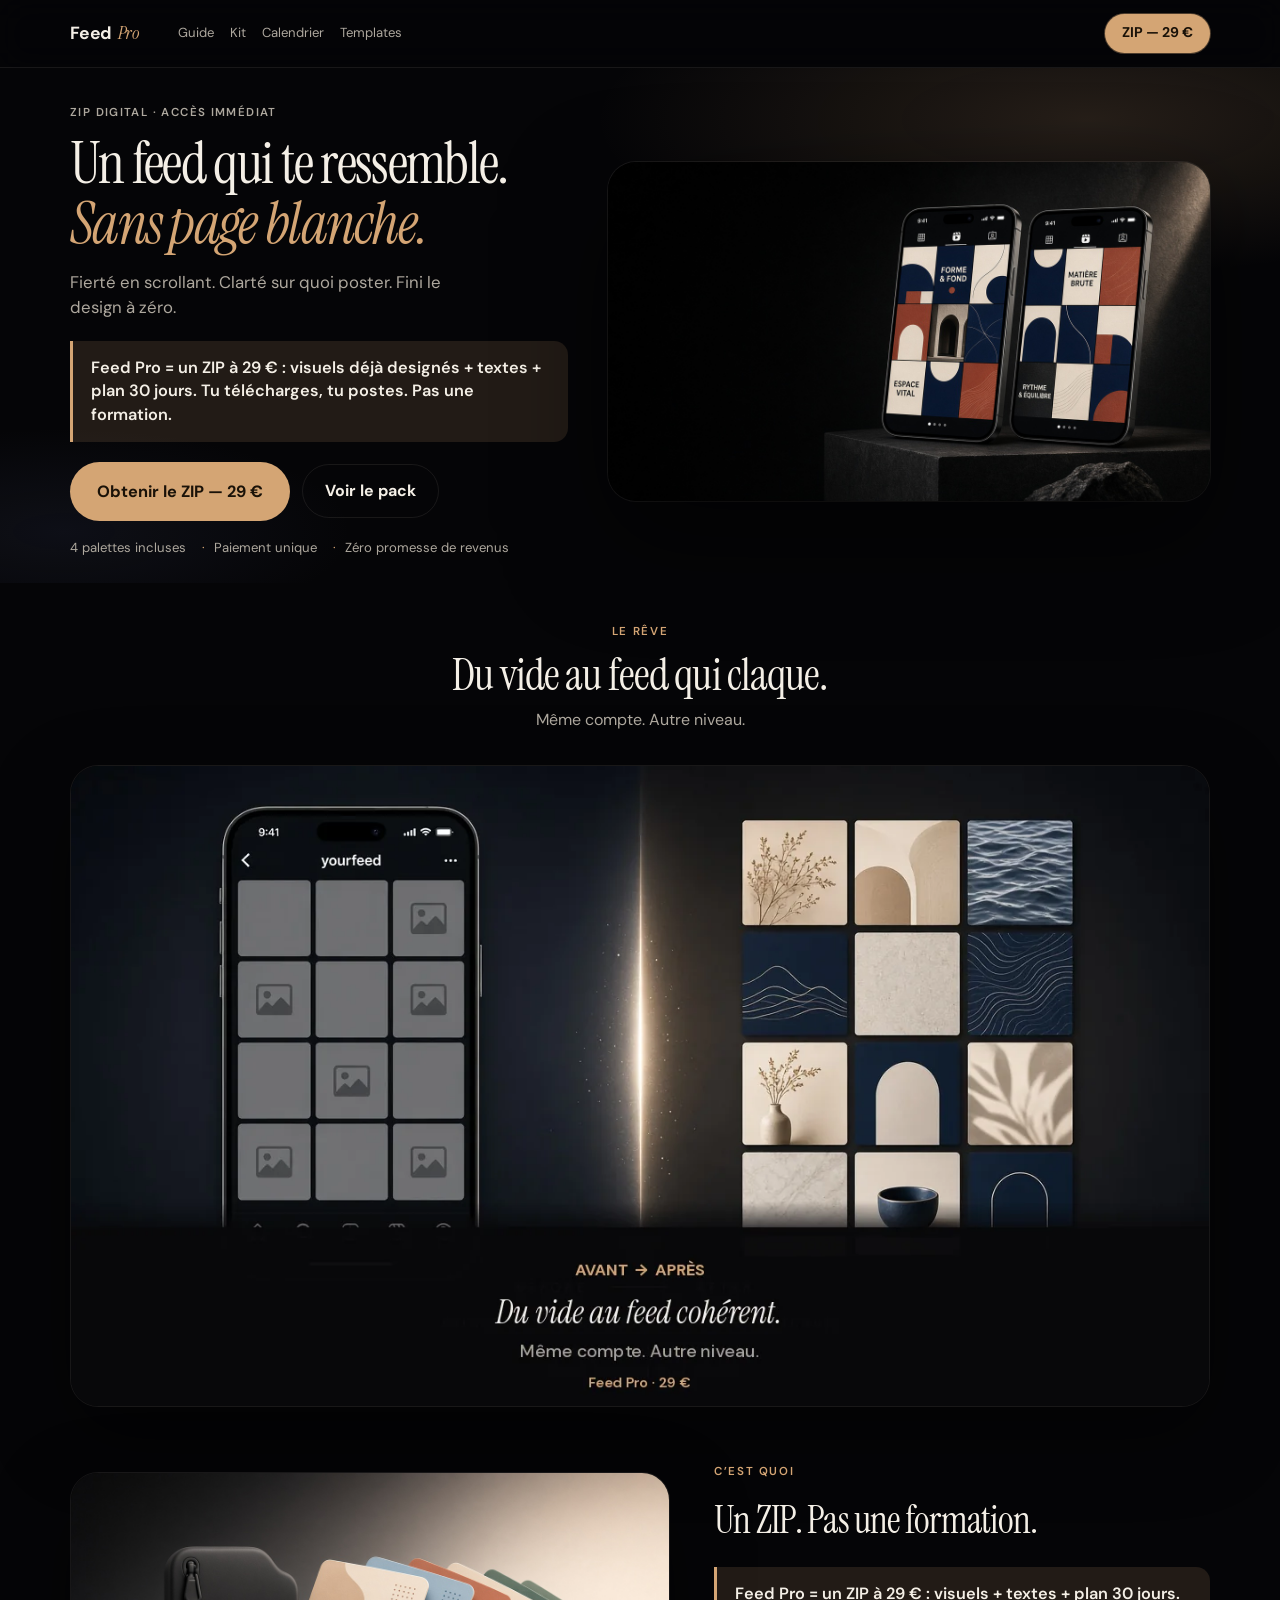
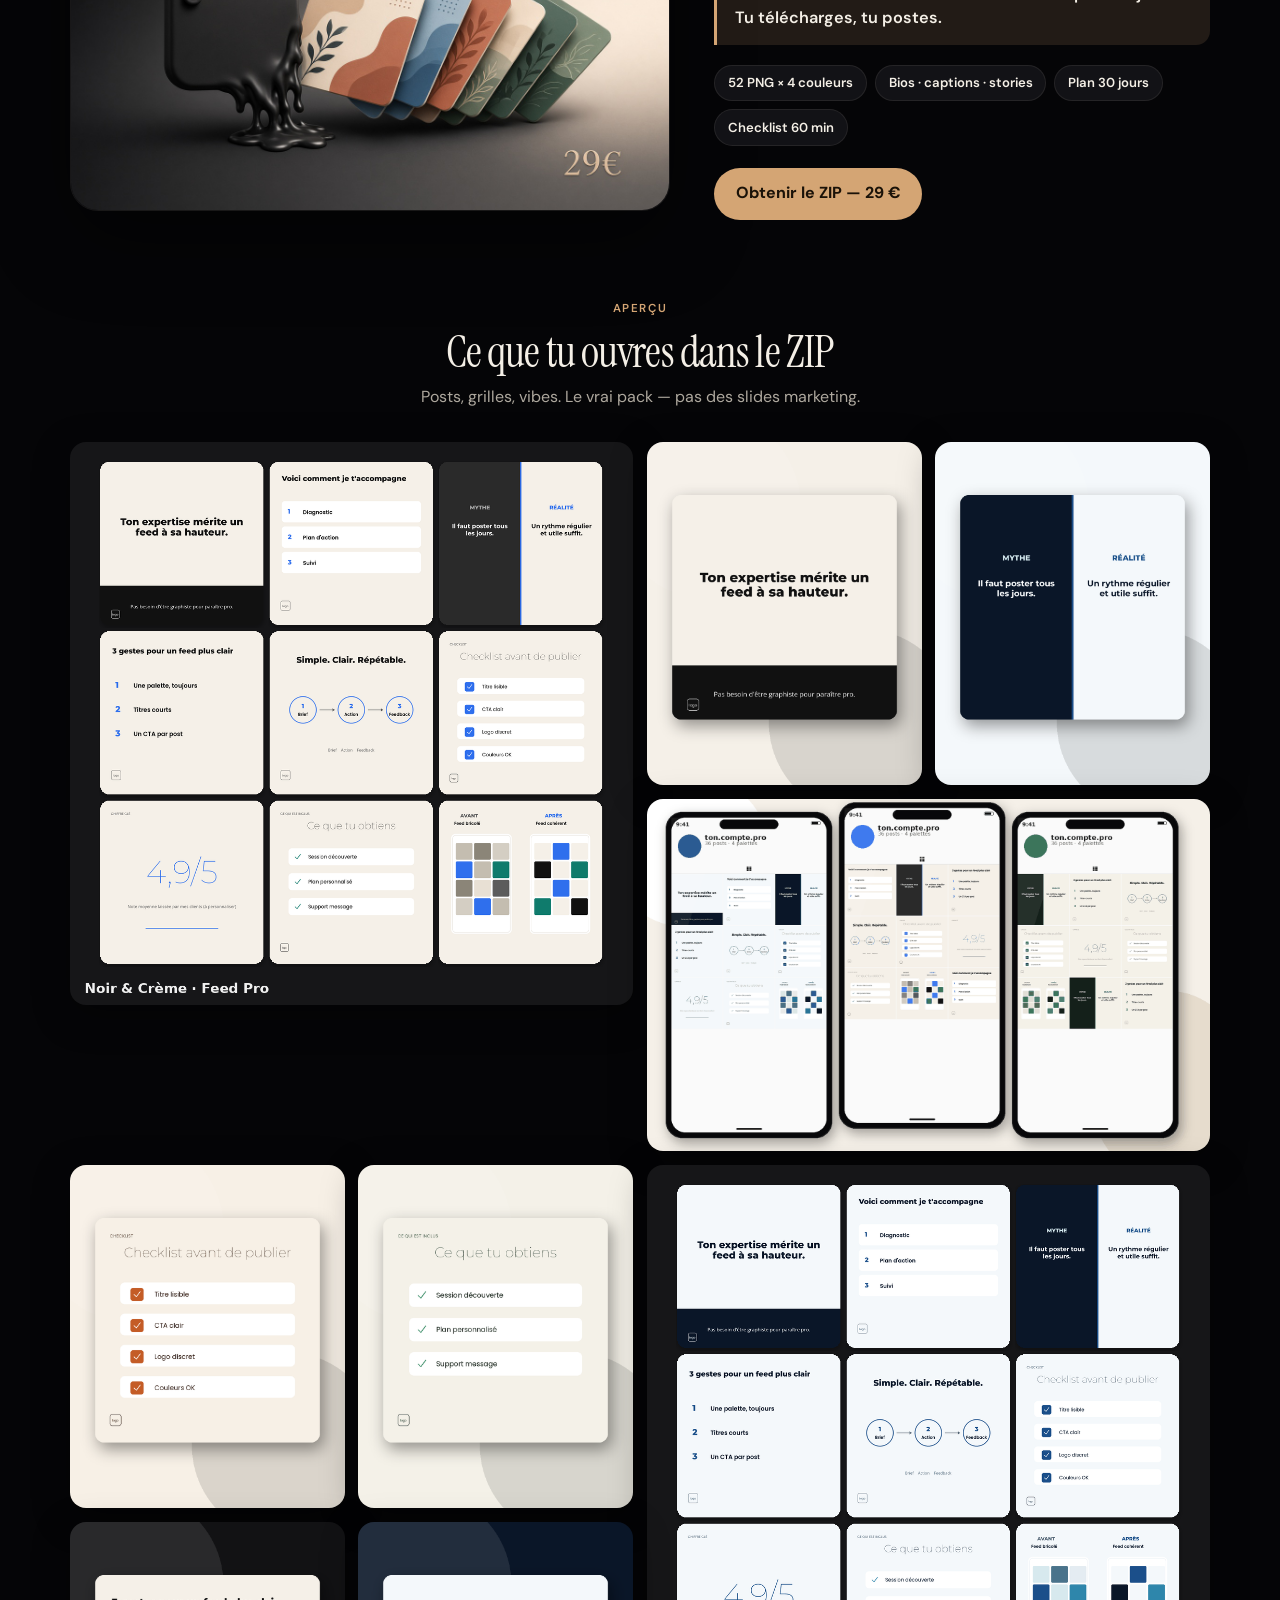
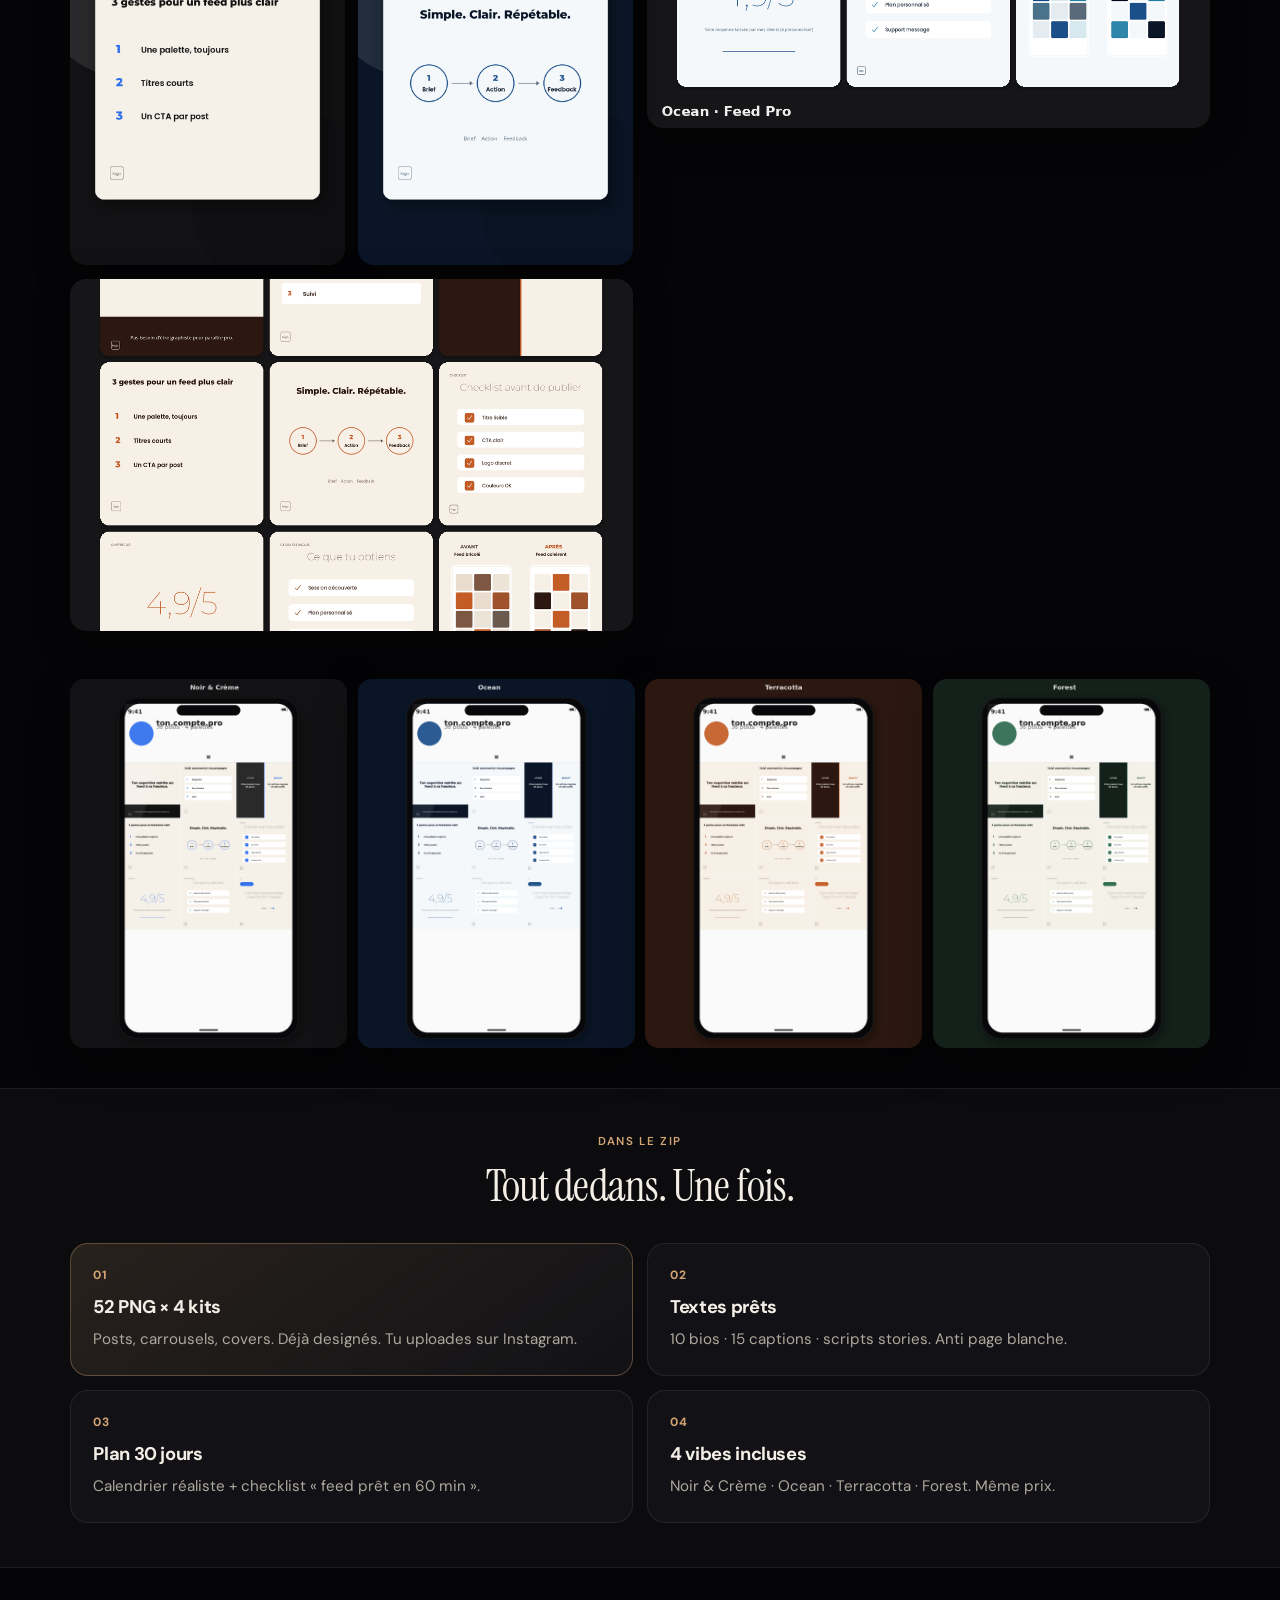
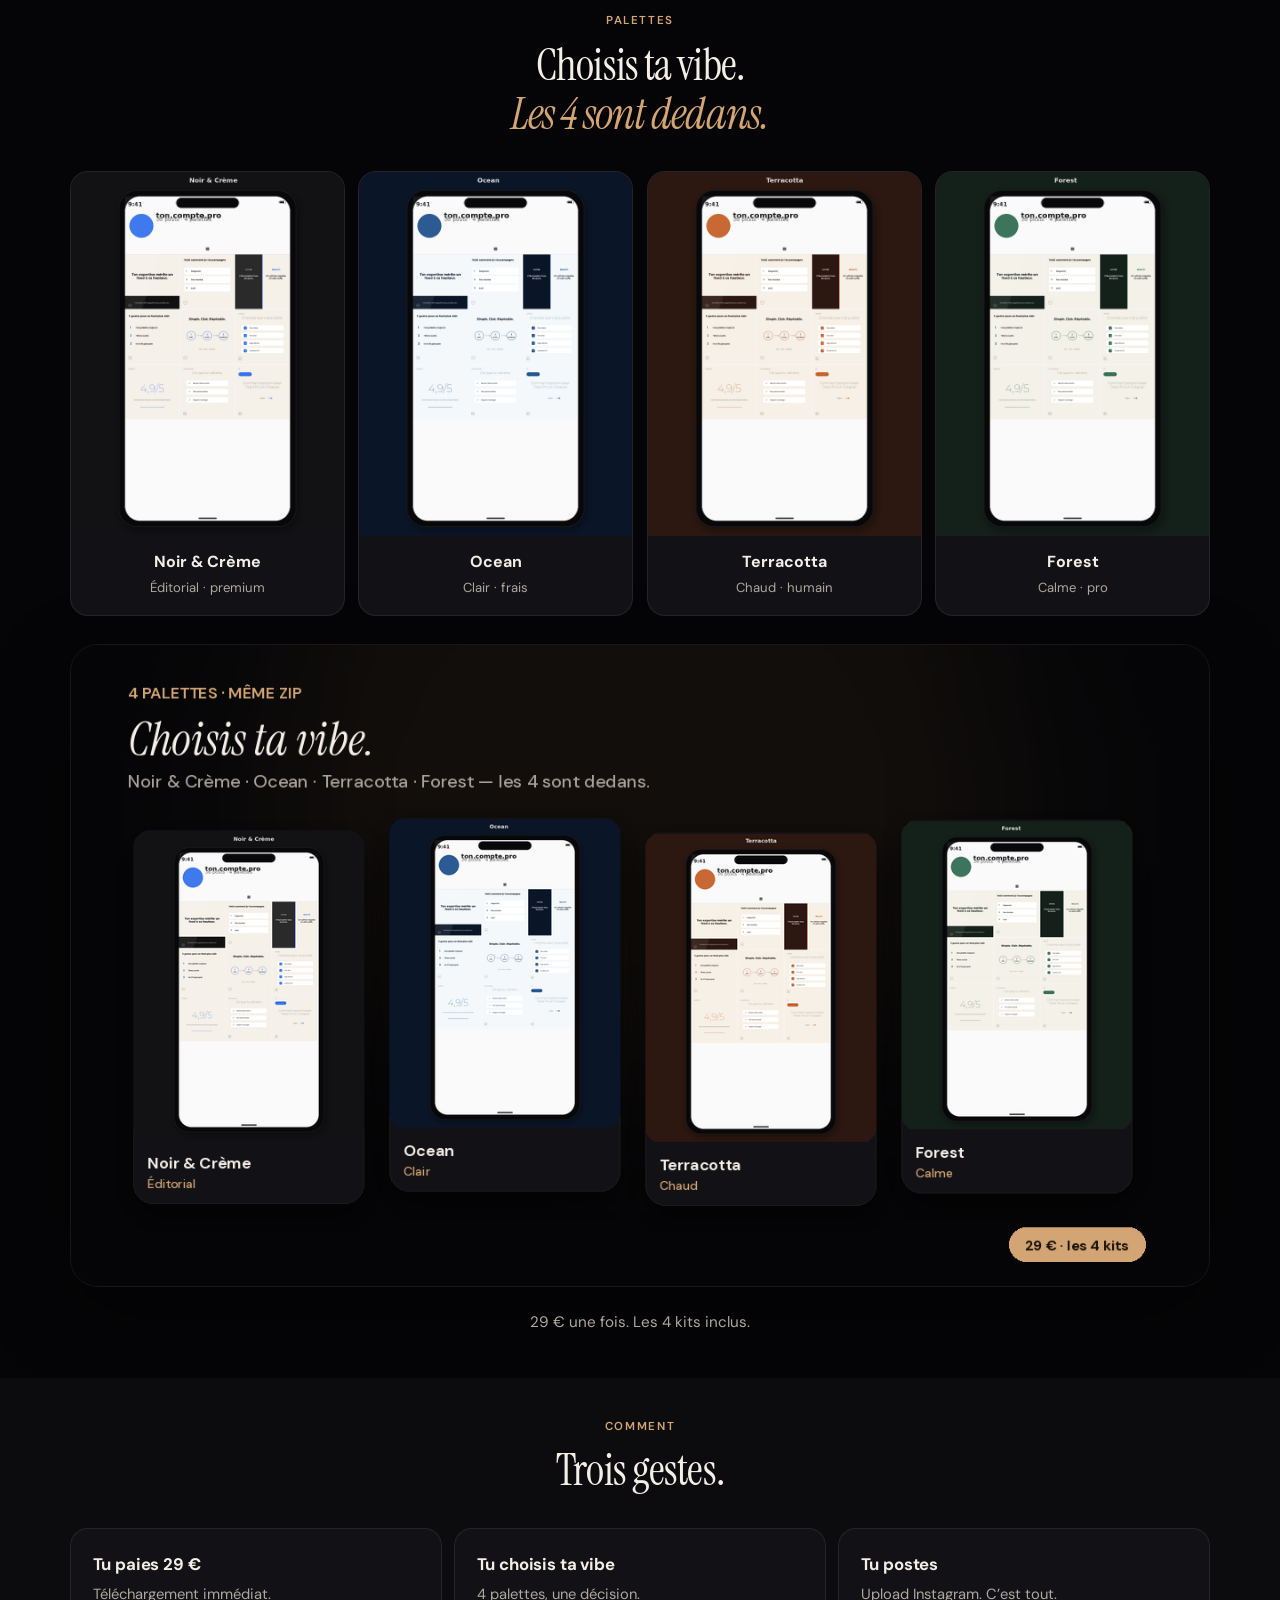
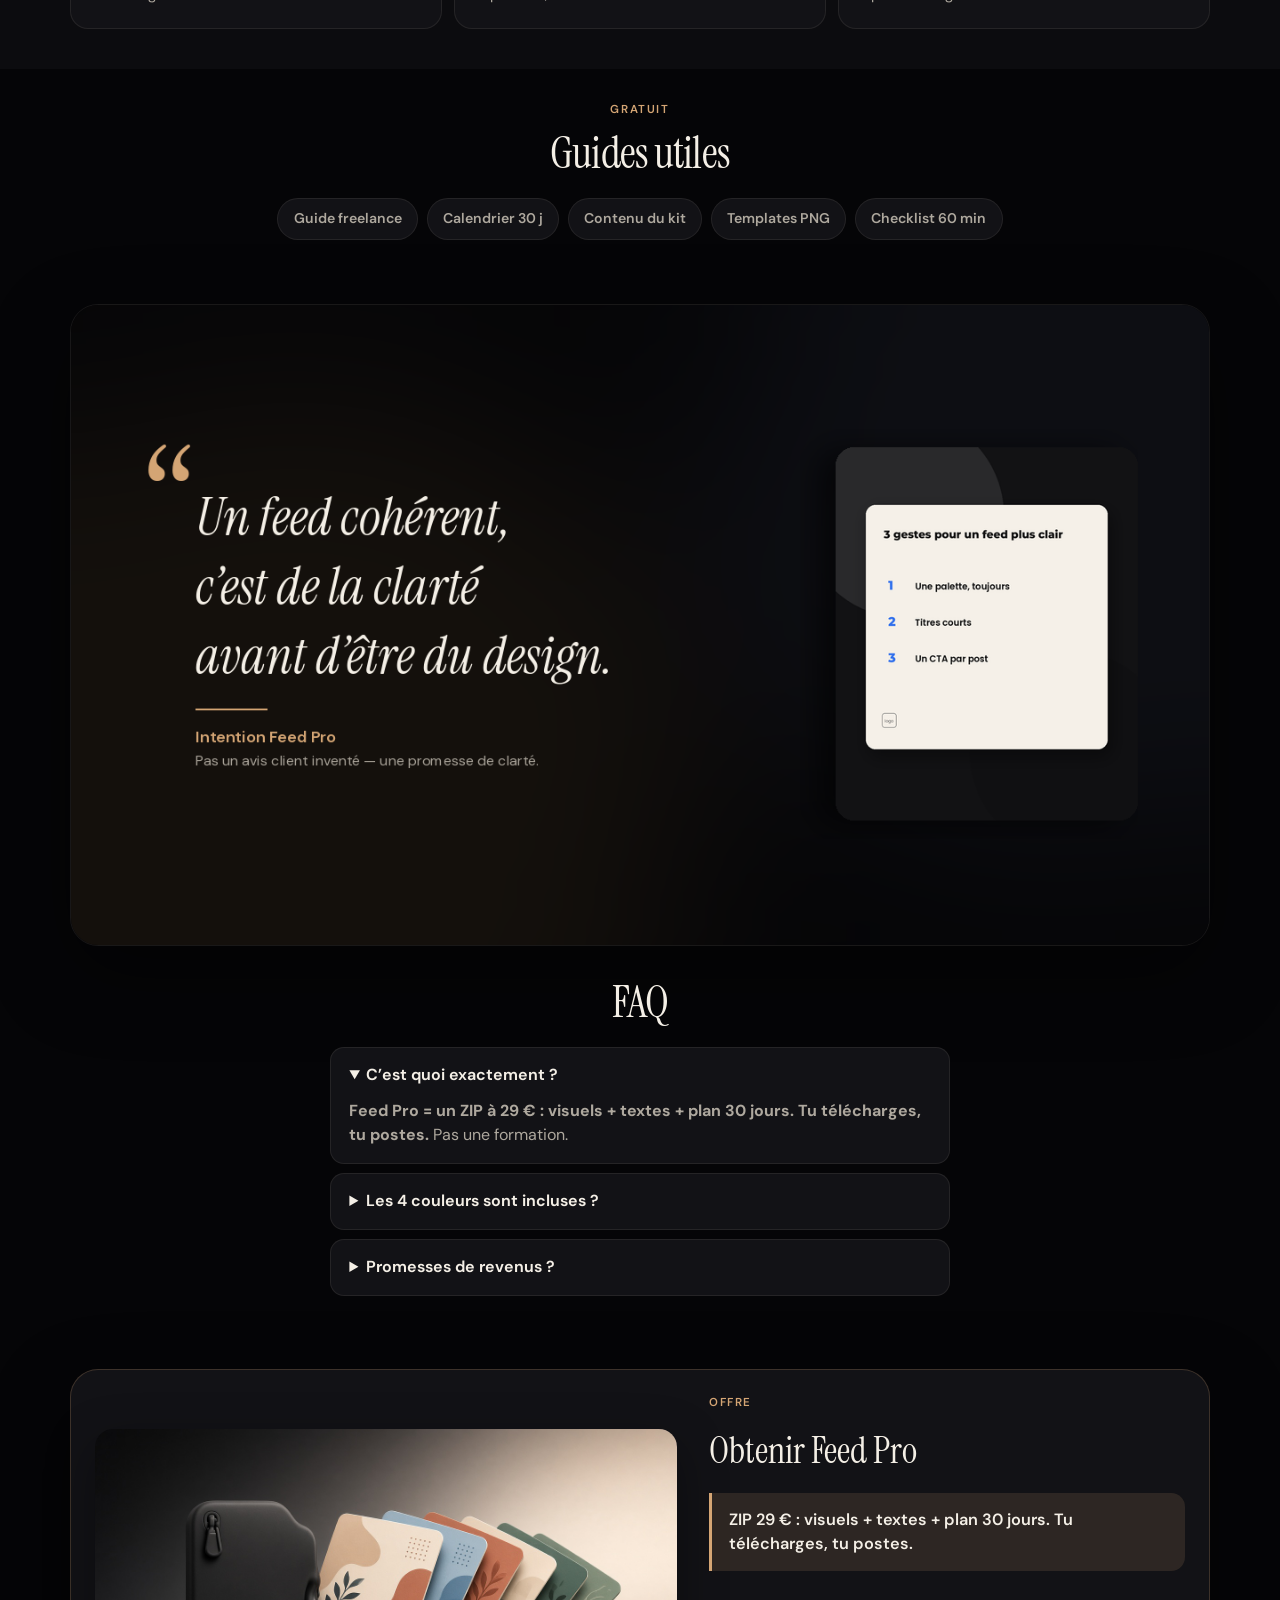
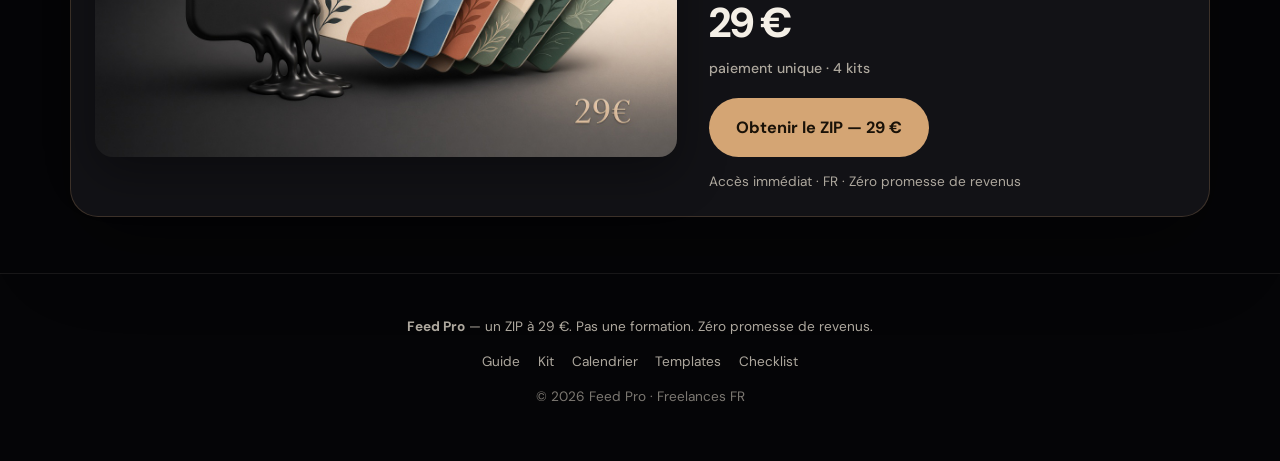
==== commit 1a22deb4: "Polish overnight: FR copy, new gen assets, before-after FR band Tighter French (no 'from scratch'), " ====
--- a/index.html
+++ b/index.html
@@ -61,10 +61,10 @@
     <section class="hero">
       <div class="container hero-grid">
         <div class="hero-copy">
-          <p class="eyebrow">Produit digital · Accès immédiat</p>
+          <p class="eyebrow">ZIP digital · Accès immédiat</p>
           <h1>Un feed qui te ressemble.<br /><em>Sans page blanche.</em></h1>
-          <p class="dream-line">Fierté en scrollant. Clarté sur quoi poster. Soulagement — plus de design from scratch.</p>
-          <p class="product-truth">Feed Pro = un ZIP à 29&nbsp;€ : visuels Instagram déjà designés + textes + plan 30 jours. Tu télécharges, tu postes. Pas une formation.</p>
+          <p class="dream-line">Fierté en scrollant. Clarté sur quoi poster. Fini le design à zéro.</p>
+          <p class="product-truth">Feed Pro = un ZIP à 29&nbsp;€ : visuels déjà designés + textes + plan 30 jours. Tu télécharges, tu postes. Pas une formation.</p>
           <div class="hero-actions">
             <a class="btn btn-primary btn-lg" href="https://payhip.com/b/SoUNM">Obtenir le ZIP — 29&nbsp;€</a>
             <a class="btn btn-ghost" href="#voir">Voir le pack</a>
@@ -90,7 +90,10 @@
           <p class="sec-sub">Même compte. Autre niveau.</p>
         </header>
         <figure class="shot shot-wide">
-          <img src="assets/gen/before-after.png" alt="Avant : feed vide — Après : grille Instagram cohérente Feed Pro" width="1280" height="720" loading="eager" />
+          <picture>
+            <source srcset="assets/gen/before-after.webp" type="image/webp" />
+            <img src="assets/gen/before-after.jpg" alt="Avant : feed vide — Après : grille Instagram cohérente Feed Pro" width="1280" height="720" loading="eager" />
+          </picture>
         </figure>
       </div>
     </section>
@@ -104,7 +107,7 @@
         <div class="truth-copy">
           <p class="label">C’est quoi</p>
           <h2>Un ZIP. Pas une formation.</h2>
-          <p class="product-truth">Feed Pro = un ZIP à 29&nbsp;€ : visuels Instagram déjà designés + textes + plan 30 jours. Tu télécharges, tu postes.</p>
+          <p class="product-truth">Feed Pro = un ZIP à 29&nbsp;€ : visuels + textes + plan 30 jours. Tu télécharges, tu postes.</p>
           <div class="truth-pills">
             <span>52 PNG × 4 couleurs</span>
             <span>Bios · captions · stories</span>
@@ -122,7 +125,7 @@
         <header class="sec-head">
           <p class="label">Aperçu</p>
           <h2>Ce que tu ouvres dans le ZIP</h2>
-          <p class="sec-sub">Posts, grilles, vibes. Le produit, pas des slides marketing.</p>
+          <p class="sec-sub">Posts, grilles, vibes. Le vrai pack — pas des slides marketing.</p>
         </header>
         <div class="masonry">
           <img class="m-lg" src="assets/gallery-01-noir-grid.png" alt="Grille feed Noir &amp; Crème — 9 posts" width="1080" height="1080" loading="lazy" />
@@ -154,7 +157,7 @@
       <div class="container">
         <header class="sec-head">
           <p class="label">Dans le ZIP</p>
-          <h2>Tout le stack. Une fois.</h2>
+          <h2>Tout dedans. Une fois.</h2>
         </header>
         <div class="stack-grid">
           <article class="stack-card featured">
@@ -206,7 +209,14 @@
             <div class="color-meta"><h3>Forest</h3><p>Calme · pro</p></div>
           </article>
         </div>
-        <p class="center-note">29&nbsp;€ une fois → les 4 kits dans ton ZIP.</p>
+        <figure class="shot shot-wide color-showcase">
+          <picture>
+            <source srcset="assets/gen/color-pack-showcase.png" type="image/png" />
+            <img src="assets/gen/color-pack-showcase.png" alt="4 palettes Feed Pro — Noir &amp; Crème, Ocean, Terracotta, Forest" width="1280" height="720" loading="lazy" />
+          </picture>
+        </figure>
+
+        <p class="center-note">29&nbsp;€ une fois. Les 4 kits inclus.</p>
       </div>
     </section>
 
@@ -218,7 +228,7 @@
           <h2>Trois gestes.</h2>
         </header>
         <ol class="steps">
-          <li><strong>Tu paies 29&nbsp;€</strong><span>ZIP immédiat via Payhip.</span></li>
+          <li><strong>Tu paies 29&nbsp;€</strong><span>Téléchargement immédiat.</span></li>
           <li><strong>Tu choisis ta vibe</strong><span>4 palettes, une décision.</span></li>
           <li><strong>Tu postes</strong><span>Upload Instagram. C’est tout.</span></li>
         </ol>
@@ -238,6 +248,16 @@
           <a href="/templates-instagram-canva-png">Templates PNG</a>
           <a href="/feed-instagram-freelance">Checklist 60 min</a>
         </div>
+      </div>
+    </section>
+
+
+    <!-- Intention — honest, no fake testimonial -->
+    <section class="quote-sec" id="intention" aria-label="Intention">
+      <div class="container">
+        <figure class="shot shot-wide">
+          <img src="assets/gen/quote-card.png" alt="Citation intention Feed Pro — Un feed cohérent, c’est de la clarté avant d’être du design" width="1280" height="720" loading="lazy" />
+        </figure>
       </div>
     </section>
 
@@ -269,7 +289,7 @@
           <div class="buy-copy">
             <p class="label">Offre</p>
             <h2>Obtenir Feed Pro</h2>
-            <p class="product-truth">Feed Pro = un ZIP à 29&nbsp;€ : visuels + textes + plan 30 jours. Tu télécharges, tu postes.</p>
+            <p class="product-truth">ZIP 29&nbsp;€ : visuels + textes + plan 30 jours. Tu télécharges, tu postes.</p>
             <p class="amount">29&nbsp;€ <span>paiement unique · 4 kits</span></p>
             <a class="btn btn-primary btn-lg" href="https://payhip.com/b/SoUNM">Obtenir le ZIP — 29&nbsp;€</a>
             <p class="reassure">Accès immédiat · FR · Zéro promesse de revenus</p>
@@ -294,7 +314,7 @@
   </footer>
 
   <div class="sticky-bar" aria-label="CTA sticky">
-    <span class="sticky-bar-text">ZIP Instagram · 29&nbsp;€ · immédiat</span>
+    <span class="sticky-bar-text">ZIP · 29&nbsp;€ · immédiat</span>
     <a class="btn btn-primary" href="https://payhip.com/b/SoUNM">Obtenir le ZIP</a>
   </div>
 </body>
--- a/styles.css
+++ b/styles.css
@@ -5,7 +5,7 @@
   --surface-2: #1a1a20;
   --line: rgba(244, 239, 230, 0.08);
   --text: #f4efe6;
-  --muted: #9a948a;
+  --muted: #aea89e;
   --accent: #d4a574;
   --accent-soft: rgba(212, 165, 116, 0.14);
   --accent-glow: rgba(212, 165, 116, 0.35);
@@ -465,3 +465,12 @@
 .related { list-style: none; padding: 0; }
 .related li { margin: 0.5rem 0; }
 .related a { color: var(--accent); }
+
+/* Overnight polish */
+.color-showcase { margin: 1.75rem 0 0.25rem; }
+.quote-sec { padding: 1.5rem 0 0.5rem; }
+.sticky-bar-text { letter-spacing: -0.01em; }
+@media (max-width: 380px) {
+  .sticky-bar-text { font-size: 0.78rem; }
+  .nav-cta { padding: 0.5rem 0.85rem; font-size: 0.82rem; }
+}
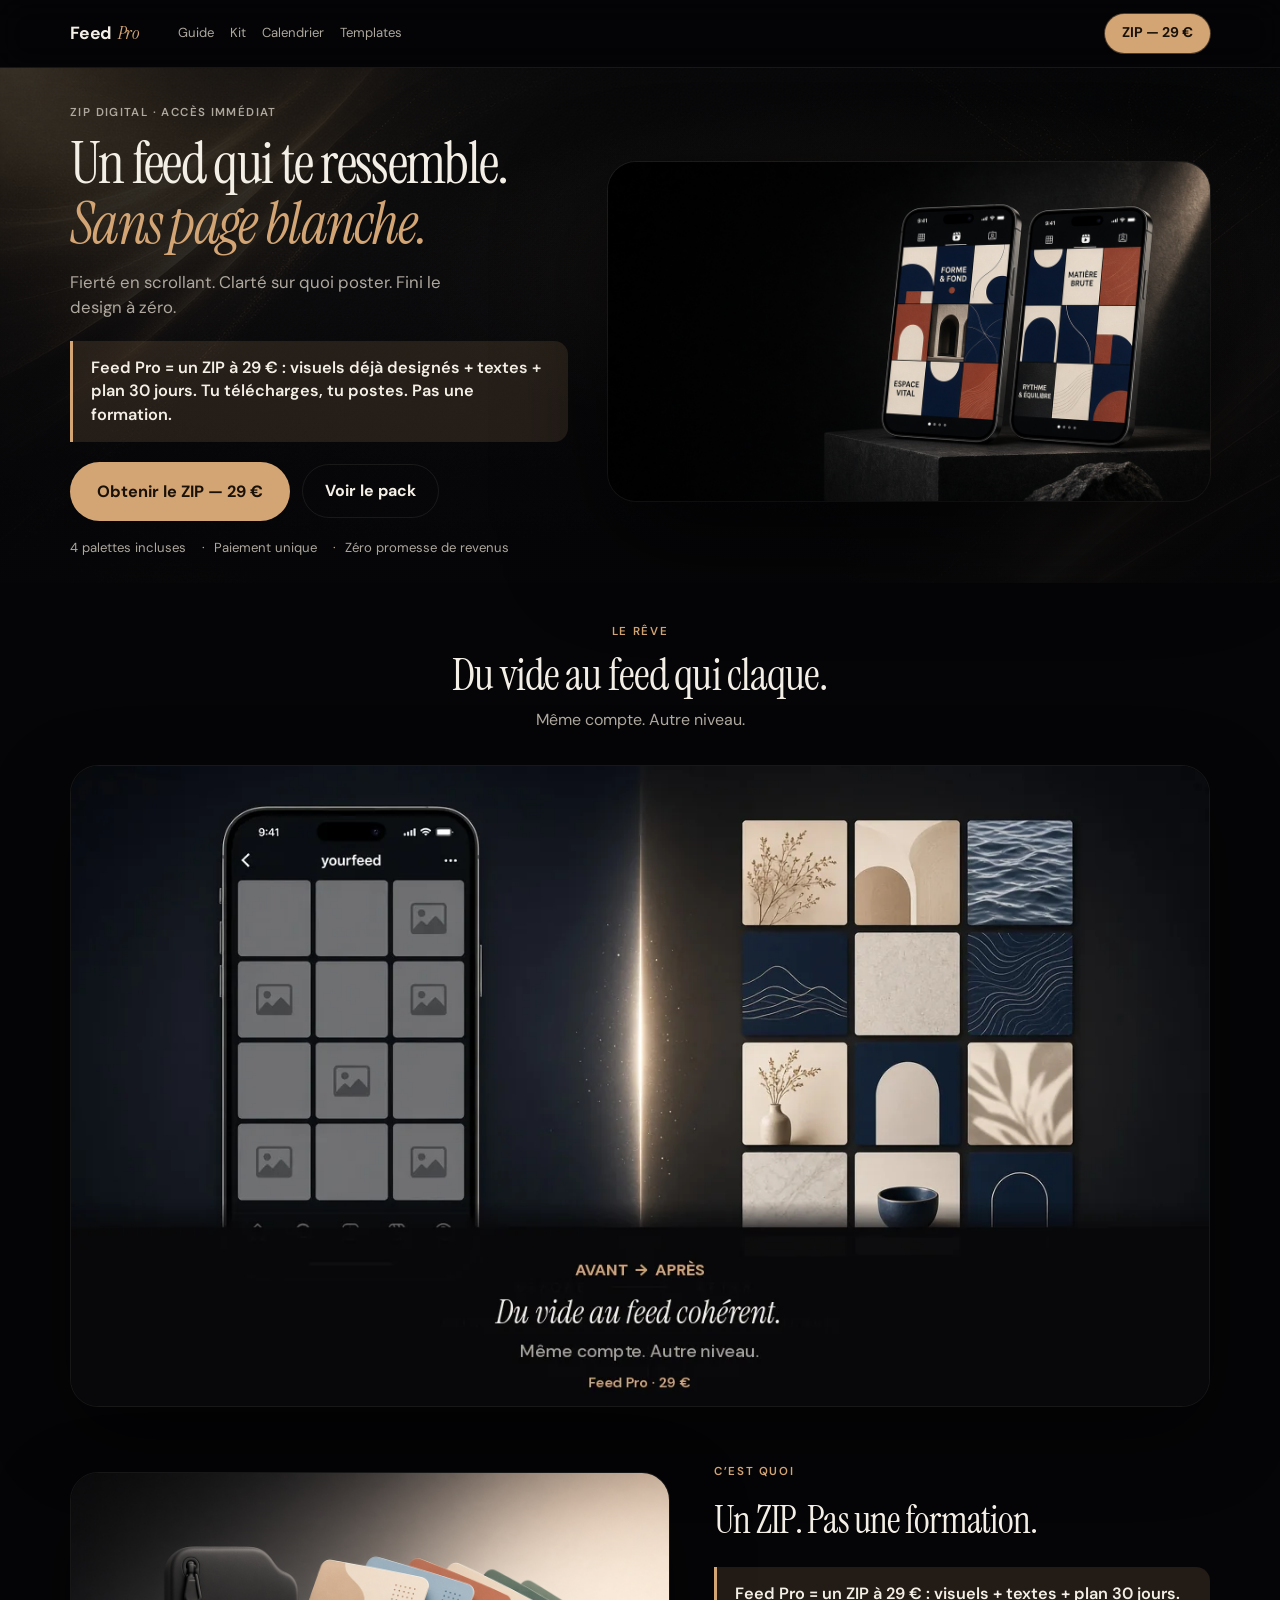
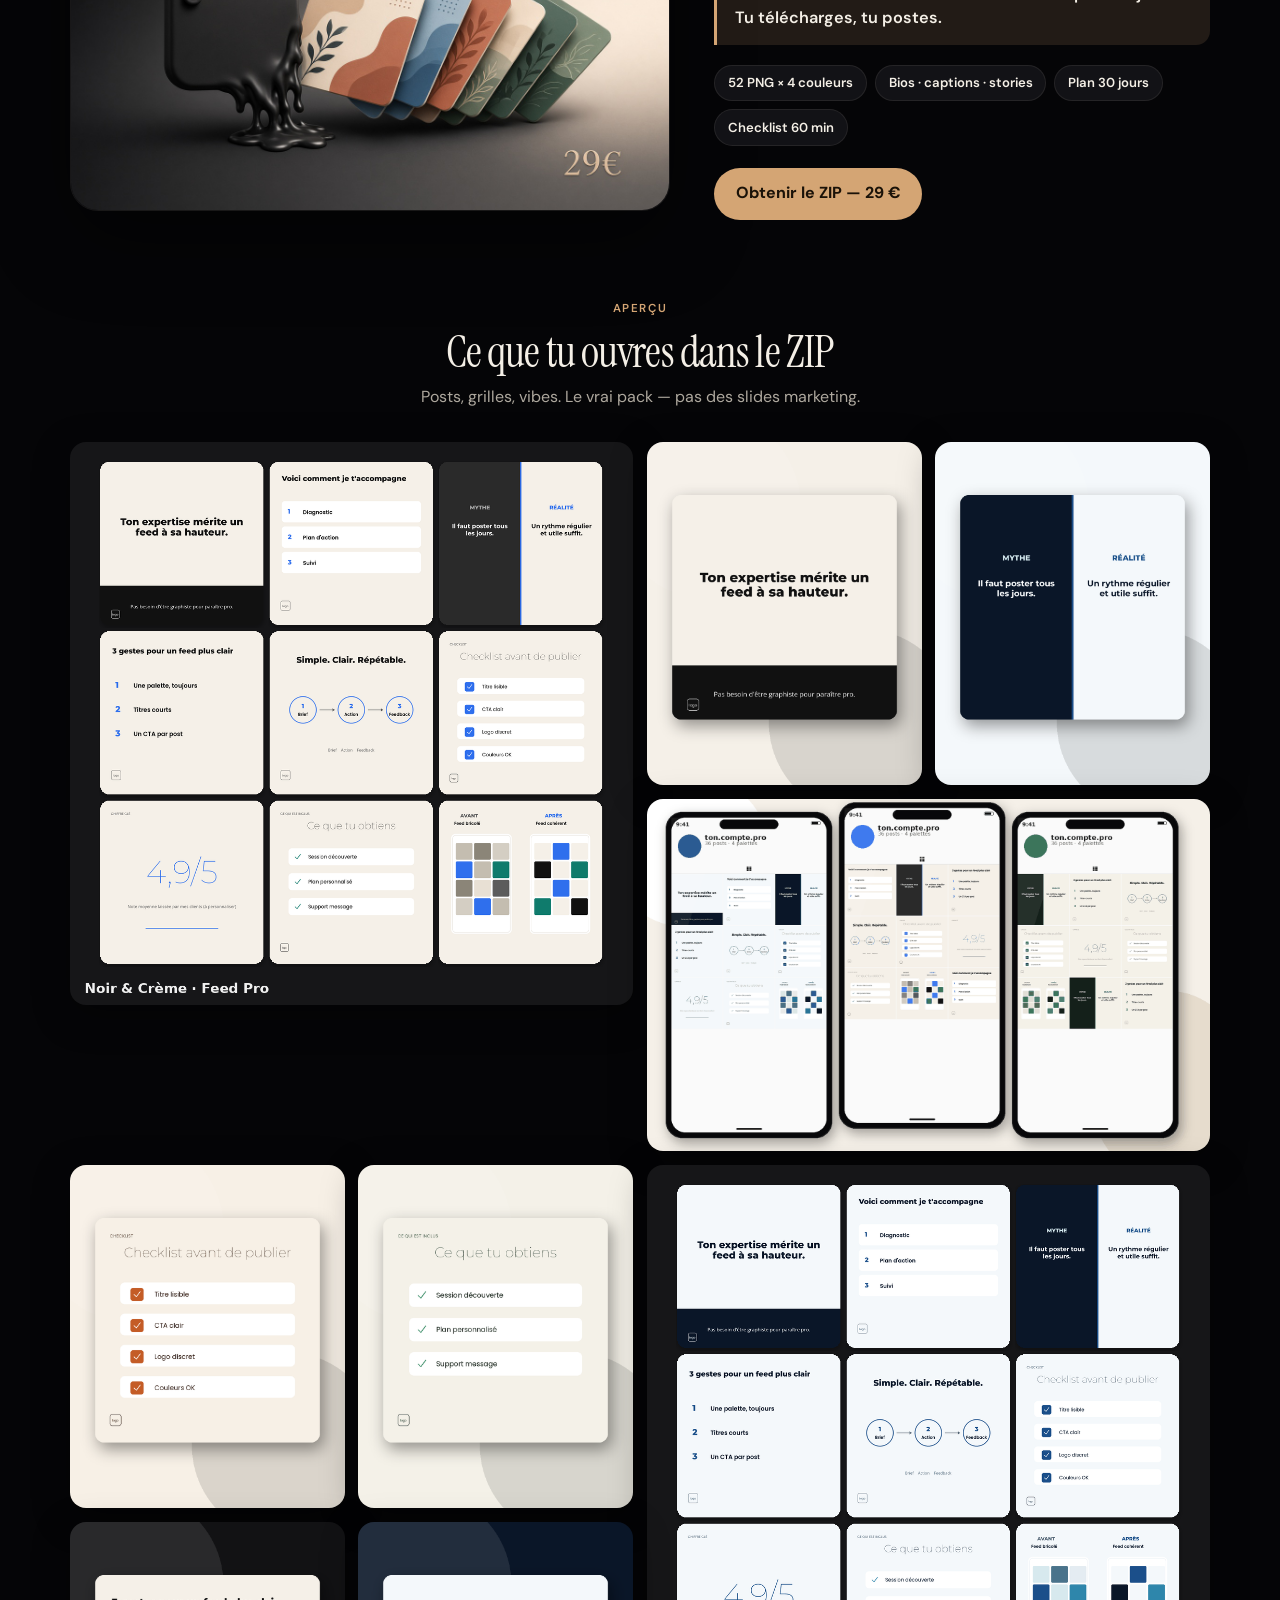
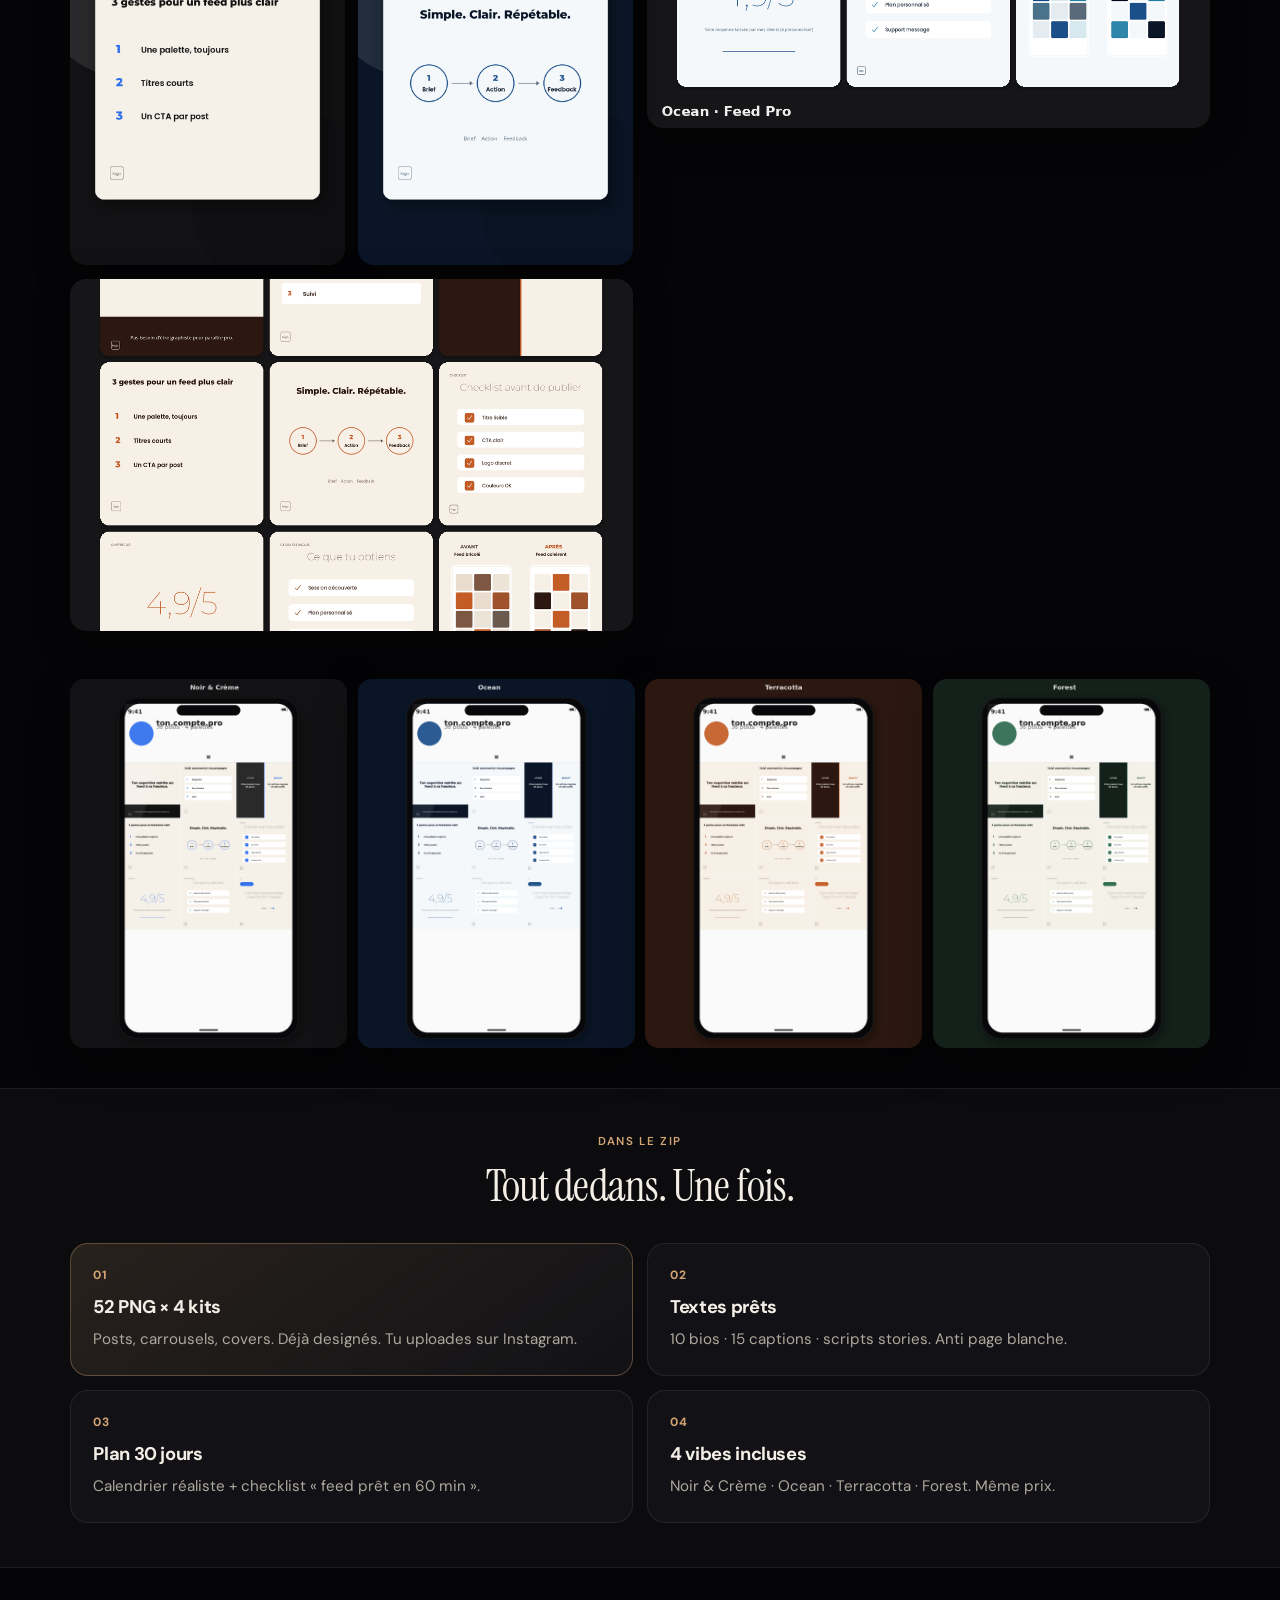
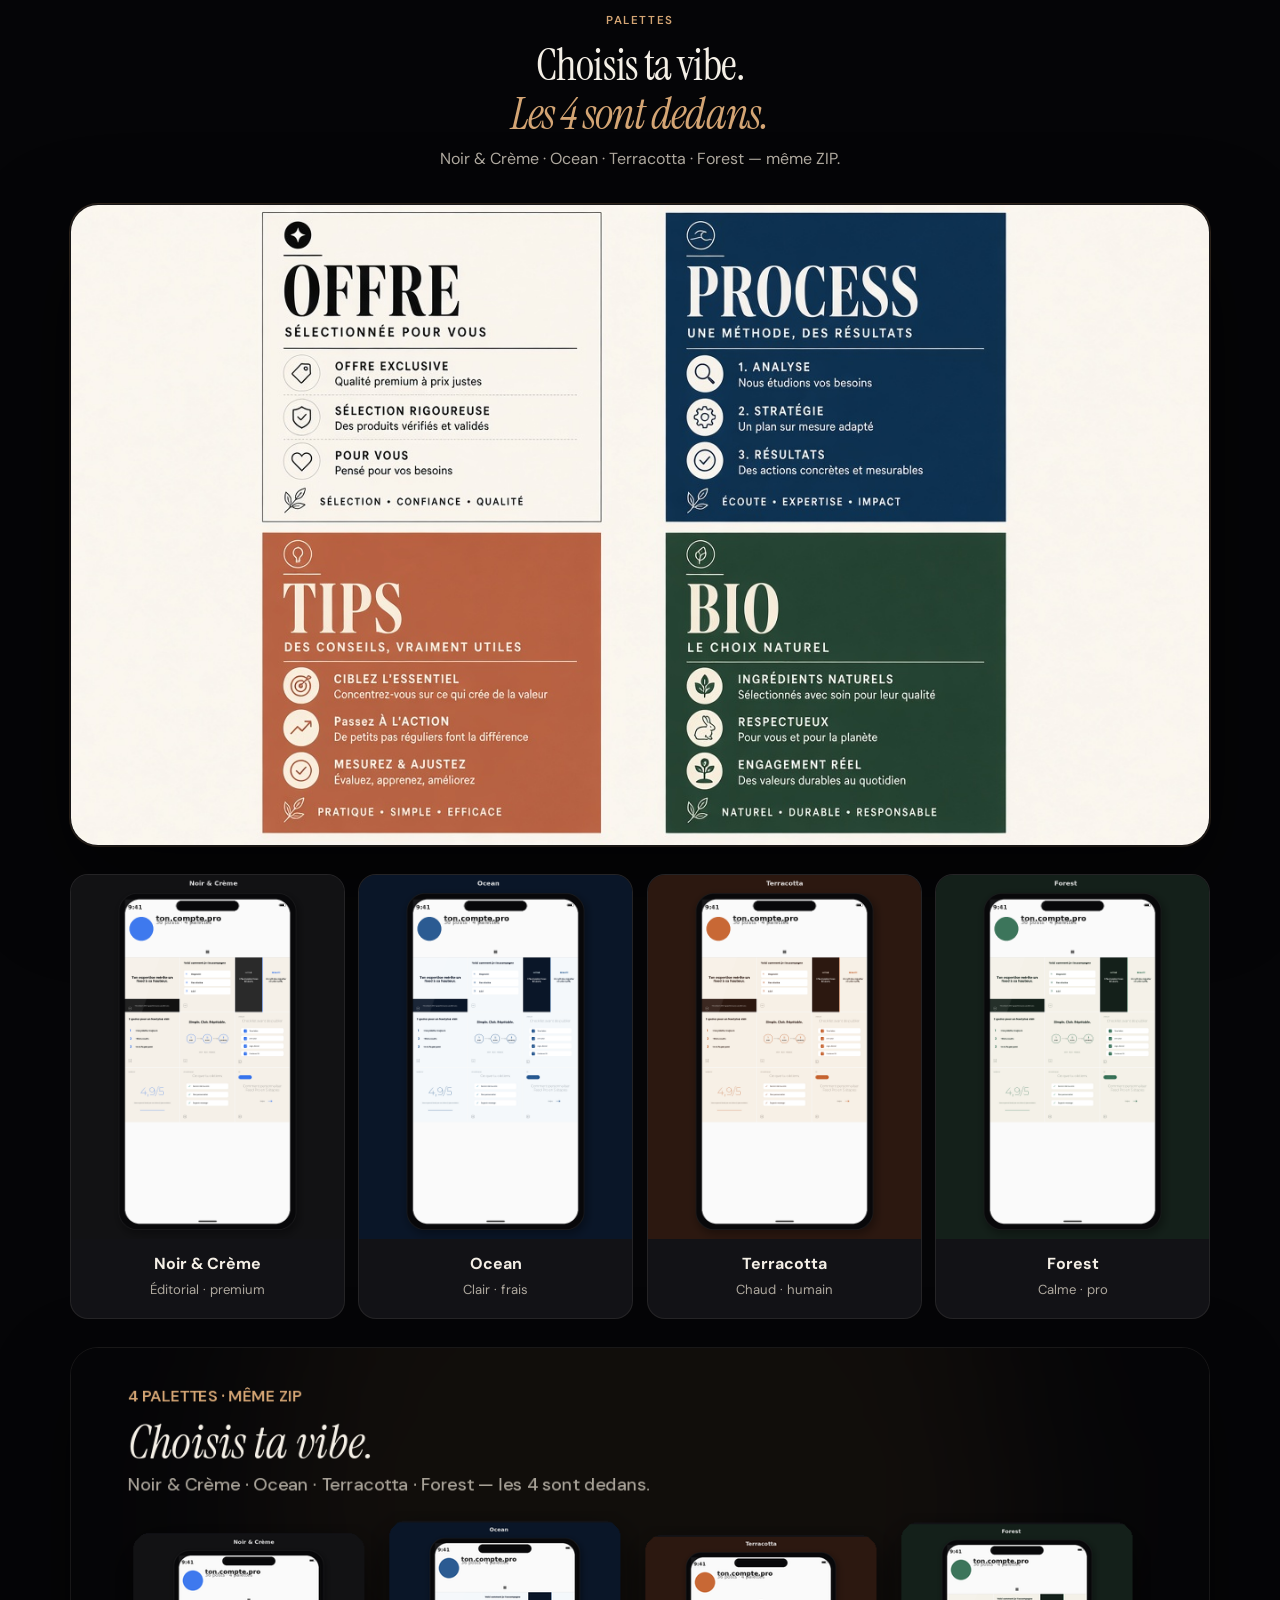
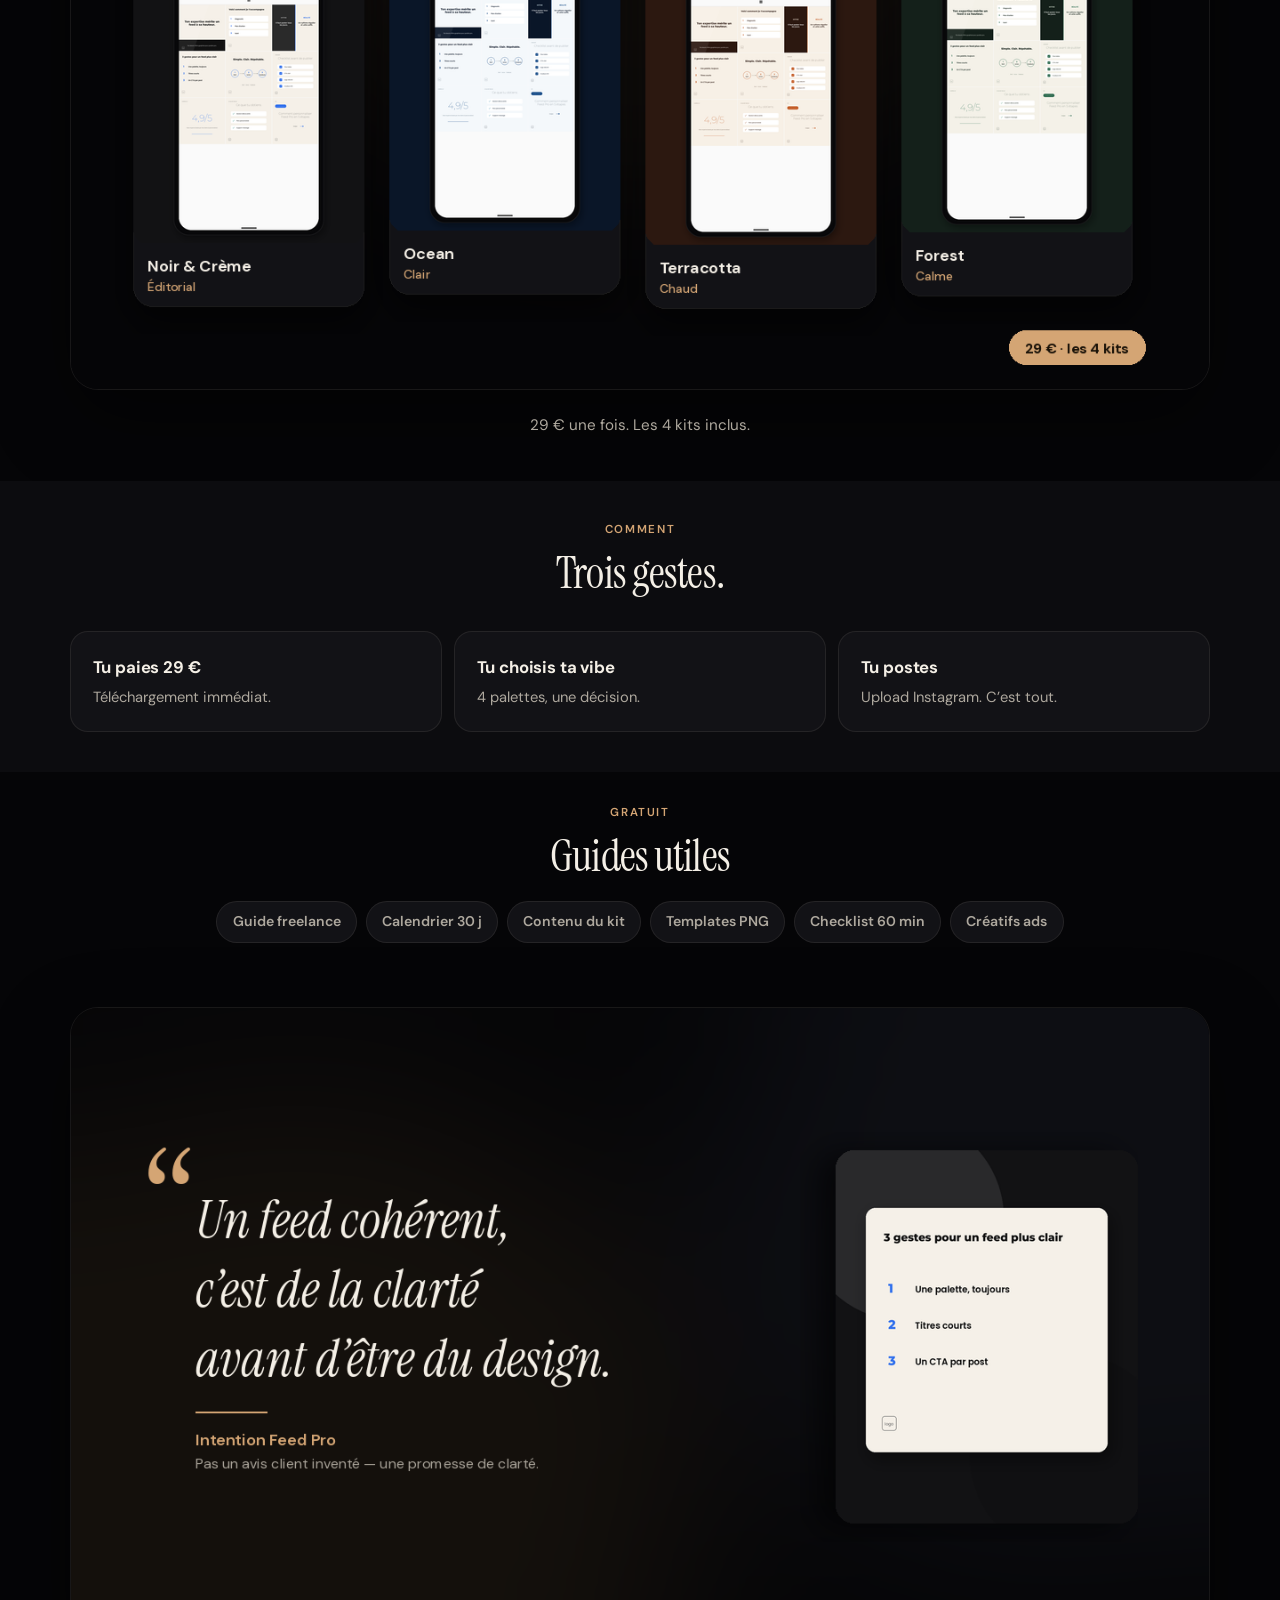
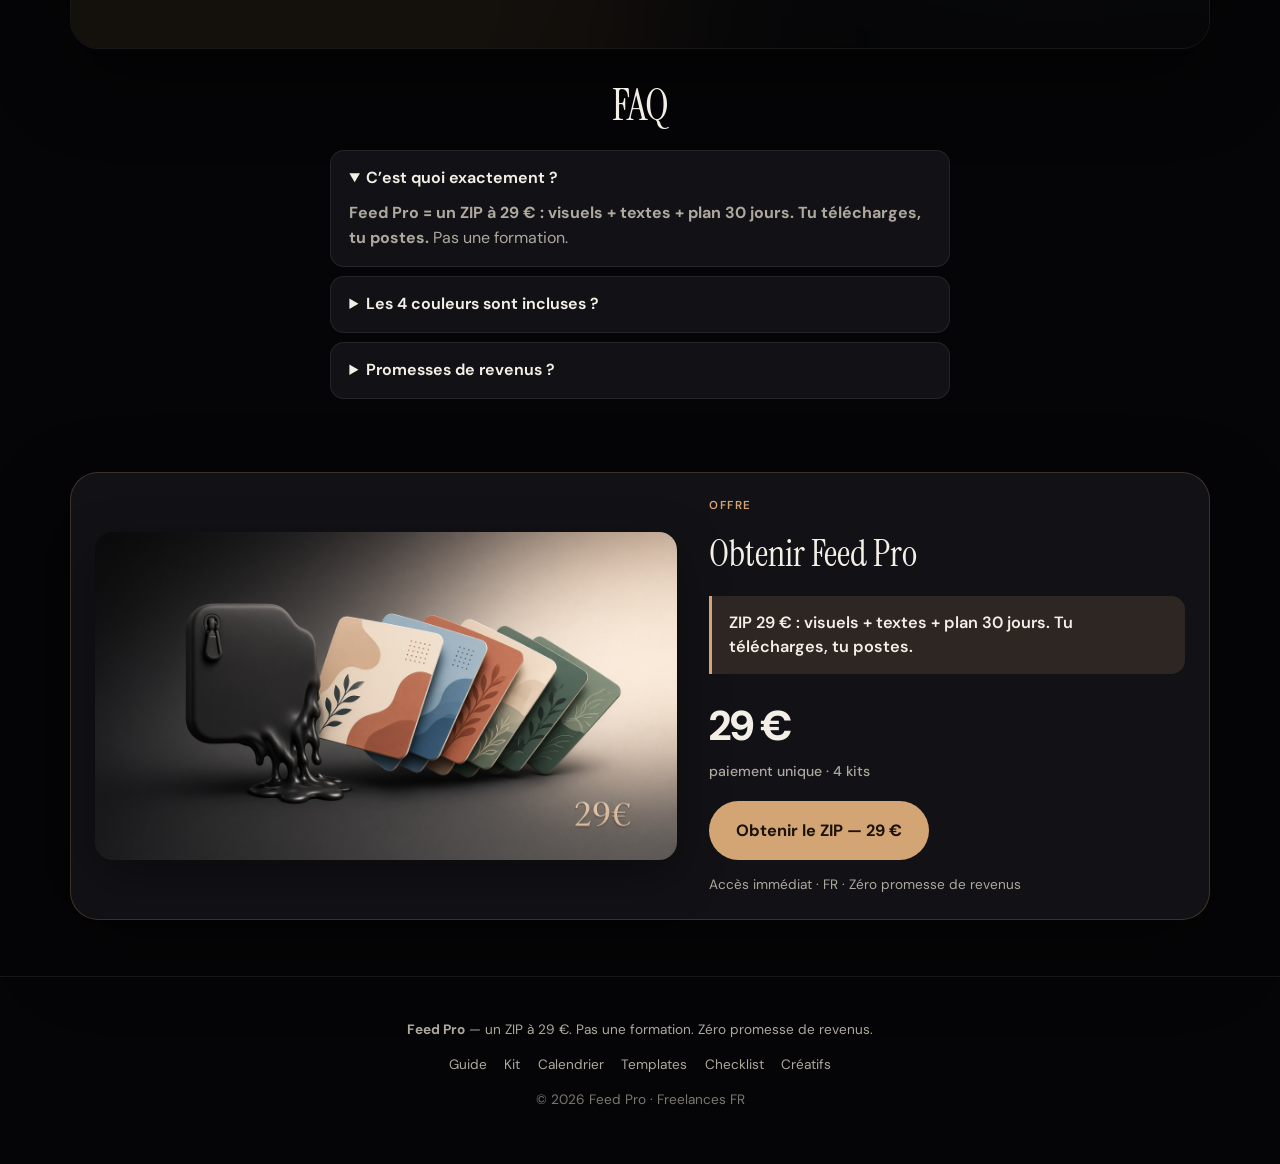
==== commit 640c938c: "Integrate luxury bg + 4-colors grid; add /creatives ads gallery Colors section leads with gen/4color" ====
--- a/index.html
+++ b/index.html
@@ -58,7 +58,7 @@
 
   <main>
     <!-- 1. DREAM — gen hero primary -->
-    <section class="hero">
+    <section class="hero hero-luxury">
       <div class="container hero-grid">
         <div class="hero-copy">
           <p class="eyebrow">ZIP digital · Accès immédiat</p>
@@ -190,7 +190,11 @@
         <header class="sec-head">
           <p class="label">Palettes</p>
           <h2>Choisis ta vibe.<br /><em>Les 4 sont dedans.</em></h2>
-        </header>
+          <p class="sec-sub">Noir &amp; Crème · Ocean · Terracotta · Forest — même ZIP.</p>
+        </header>
+        <figure class="shot shot-wide color-showcase color-showcase-hero">
+          <img src="assets/gen/4colors-grid.png" alt="Grille 4 couleurs Feed Pro — Noir &amp; Crème, Ocean, Terracotta, Forest" width="1280" height="720" loading="lazy" decoding="async" />
+        </figure>
         <div class="color-grid">
           <article class="color-card">
             <img src="assets/mock-noir-creme.png" alt="Palette Noir et Crème" width="600" height="800" loading="lazy" />
@@ -210,10 +214,7 @@
           </article>
         </div>
         <figure class="shot shot-wide color-showcase">
-          <picture>
-            <source srcset="assets/gen/color-pack-showcase.png" type="image/png" />
-            <img src="assets/gen/color-pack-showcase.png" alt="4 palettes Feed Pro — Noir &amp; Crème, Ocean, Terracotta, Forest" width="1280" height="720" loading="lazy" />
-          </picture>
+          <img src="assets/gen/color-pack-showcase.png" alt="4 palettes Feed Pro en mockups téléphone" width="1280" height="720" loading="lazy" />
         </figure>
 
         <p class="center-note">29&nbsp;€ une fois. Les 4 kits inclus.</p>
@@ -247,6 +248,7 @@
           <a href="/kit-feed-instagram">Contenu du kit</a>
           <a href="/templates-instagram-canva-png">Templates PNG</a>
           <a href="/feed-instagram-freelance">Checklist 60 min</a>
+          <a href="/creatives">Créatifs ads</a>
         </div>
       </div>
     </section>
@@ -308,6 +310,7 @@
         <a href="/calendrier-contenu-instagram">Calendrier</a>
         <a href="/templates-instagram-canva-png">Templates</a>
         <a href="/feed-instagram-freelance">Checklist</a>
+        <a href="/creatives">Créatifs</a>
       </p>
       <p class="footer-copy">© 2026 Feed Pro · Freelances FR</p>
     </div>
--- a/styles.css
+++ b/styles.css
@@ -123,6 +123,20 @@
     radial-gradient(ellipse 45% 40% at 5% 90%, rgba(80,90,140,0.12), transparent 50%),
     var(--bg);
 }
+.hero-luxury {
+  position: relative;
+  isolation: isolate;
+  background:
+    linear-gradient(180deg, rgba(5,5,7,0.78) 0%, rgba(5,5,7,0.88) 55%, rgba(5,5,7,0.96) 100%),
+    url("assets/gen/bg-luxury.png") center top / cover no-repeat,
+    var(--bg);
+}
+.hero-luxury::before {
+  content: "";
+  position: absolute; inset: 0;
+  background: radial-gradient(ellipse 55% 50% at 70% 40%, rgba(212,165,116,0.08), transparent 70%);
+  pointer-events: none; z-index: -1;
+}
 .hero-grid {
   display: grid; gap: 2rem; align-items: center;
 }
@@ -468,6 +482,34 @@
 
 /* Overnight polish */
 .color-showcase { margin: 1.75rem 0 0.25rem; }
+.color-showcase-hero {
+  margin: 0 0 1.75rem;
+  box-shadow:
+    0 36px 90px rgba(0,0,0,0.55),
+    0 0 0 1px rgba(212,165,116,0.22);
+}
+.color-showcase-hero img { width: 100%; height: auto; display: block; }
+
+/* Creatives page */
+.creatives-grid {
+  display: grid; gap: 1.1rem;
+  grid-template-columns: 1fr;
+}
+@media (min-width: 700px) {
+  .creatives-grid { grid-template-columns: repeat(2, 1fr); }
+}
+.creatives-grid figure {
+  margin: 0;
+  border-radius: var(--radius);
+  overflow: hidden;
+  border: 1px solid var(--line);
+  background: var(--surface);
+}
+.creatives-grid img { width: 100%; height: auto; display: block; }
+.creatives-grid figcaption {
+  padding: 0.7rem 0.9rem;
+  font-size: 0.82rem; color: var(--muted);
+}
 .quote-sec { padding: 1.5rem 0 0.5rem; }
 .sticky-bar-text { letter-spacing: -0.01em; }
 @media (max-width: 380px) {
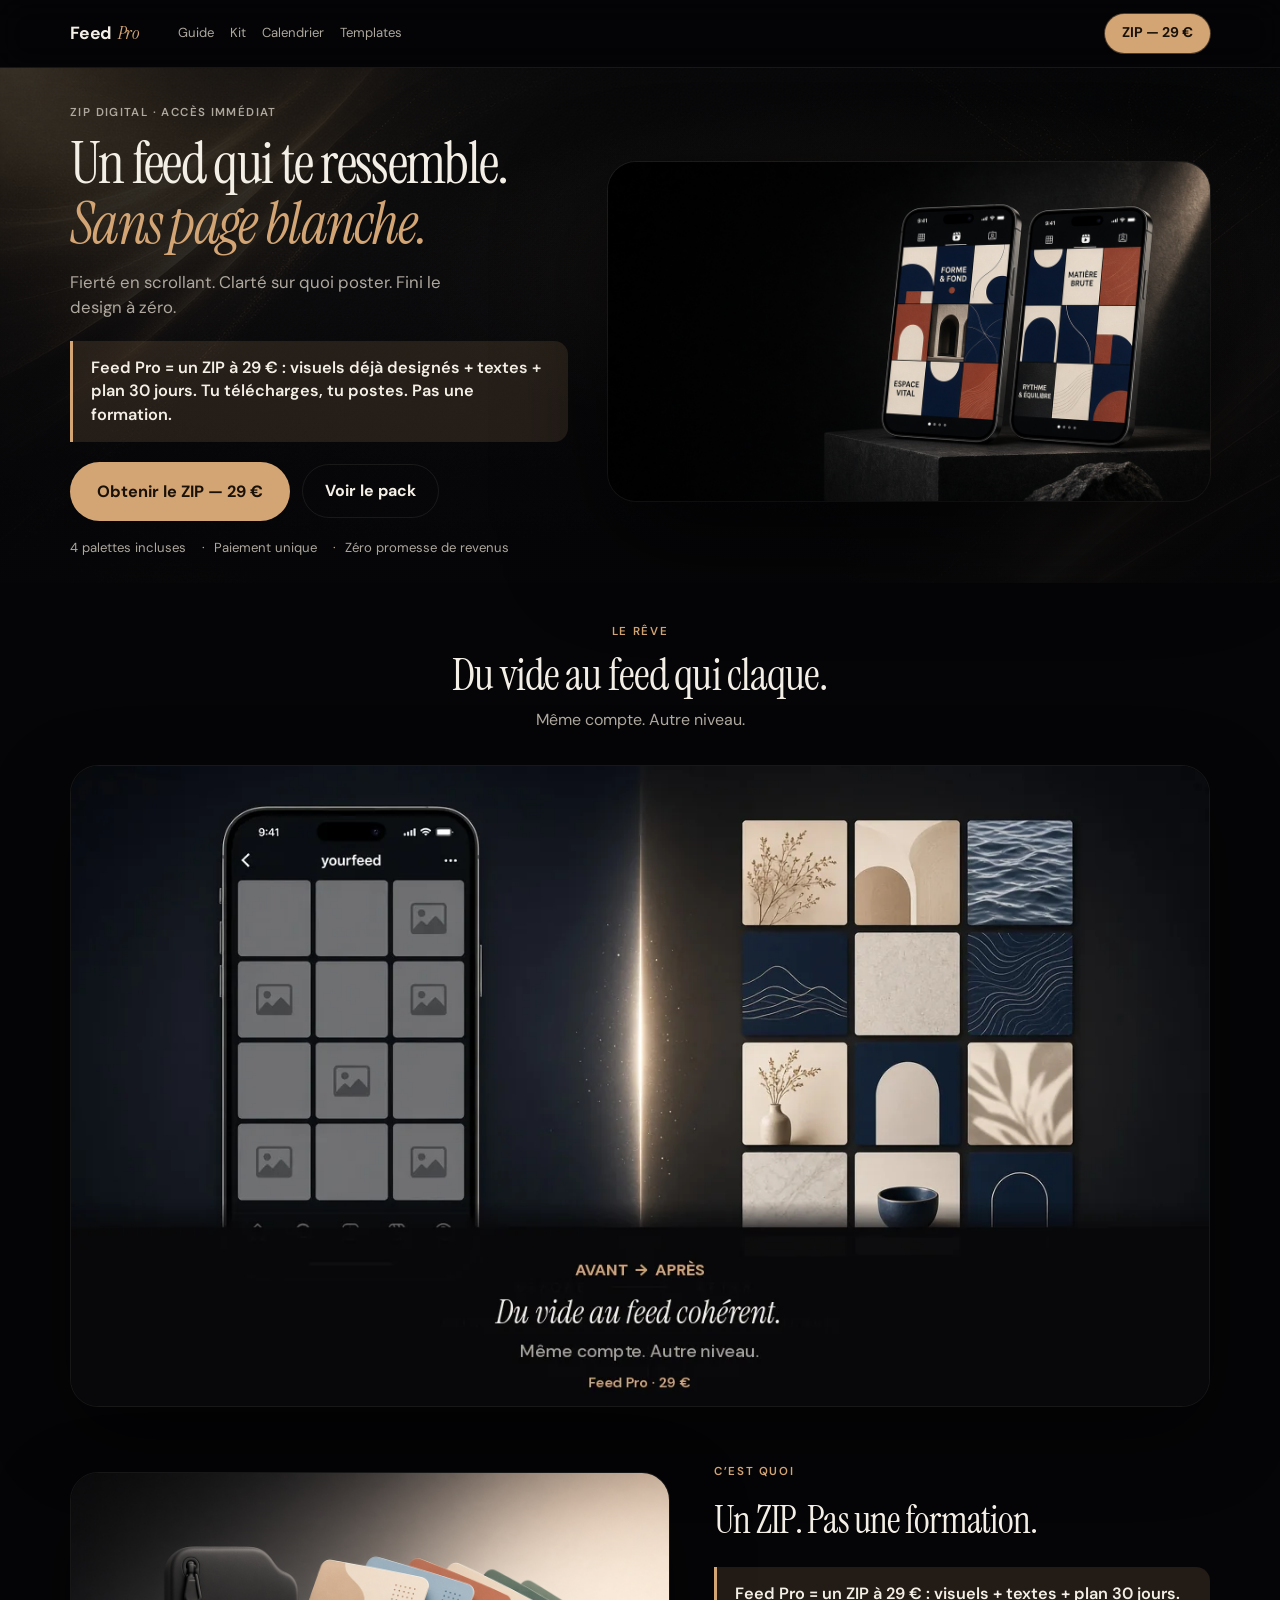
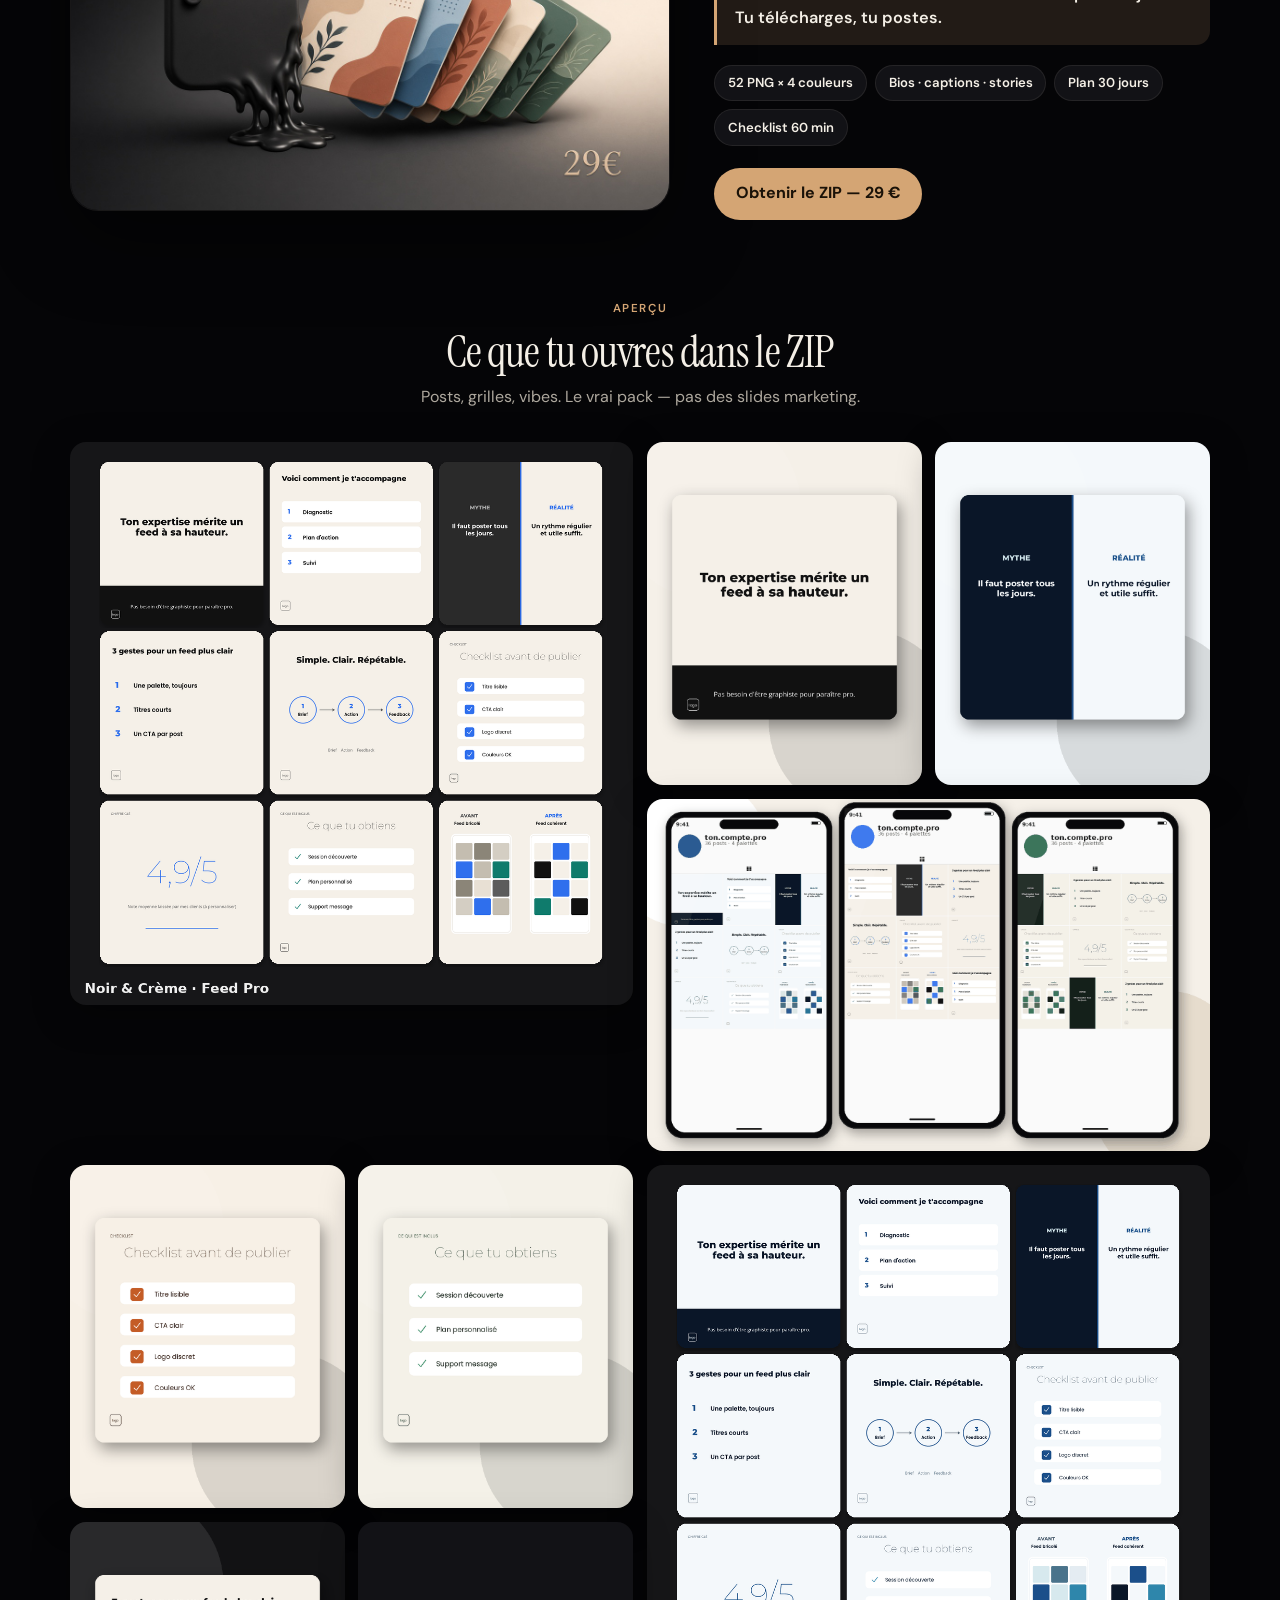
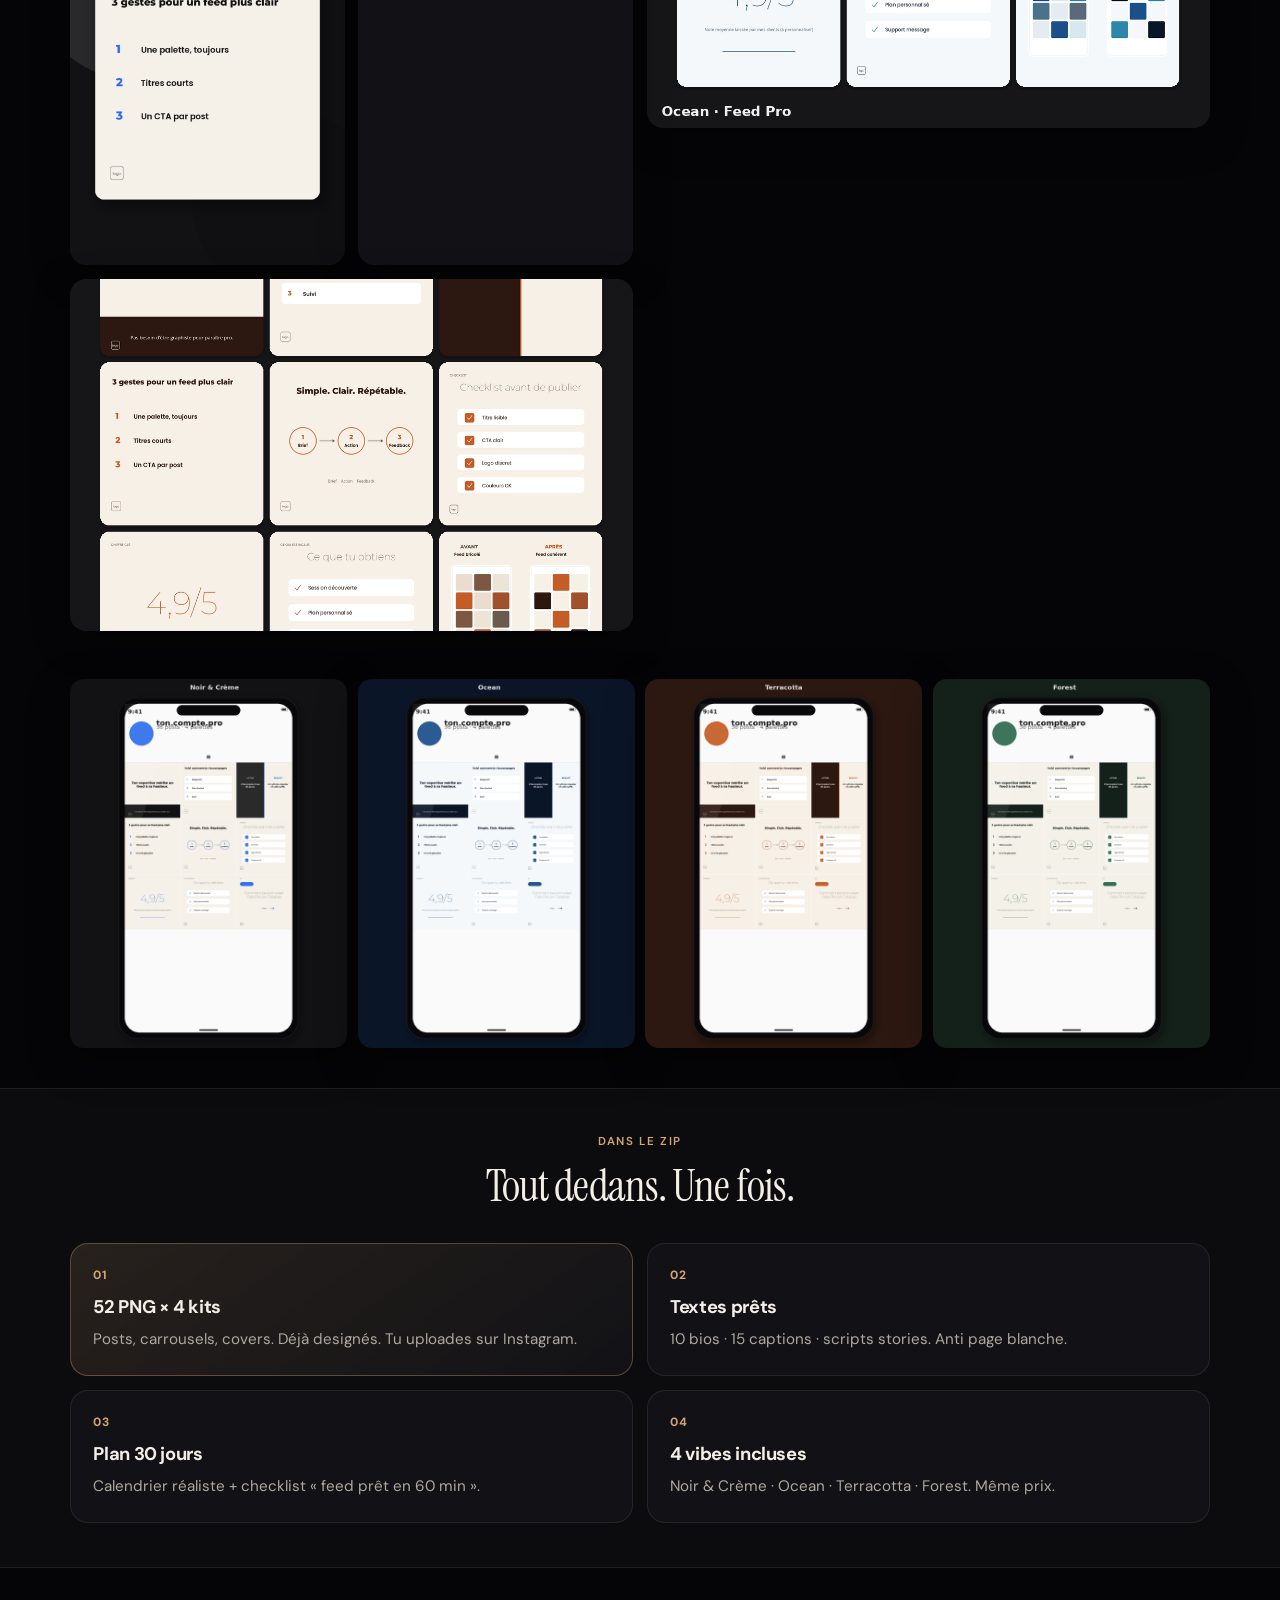
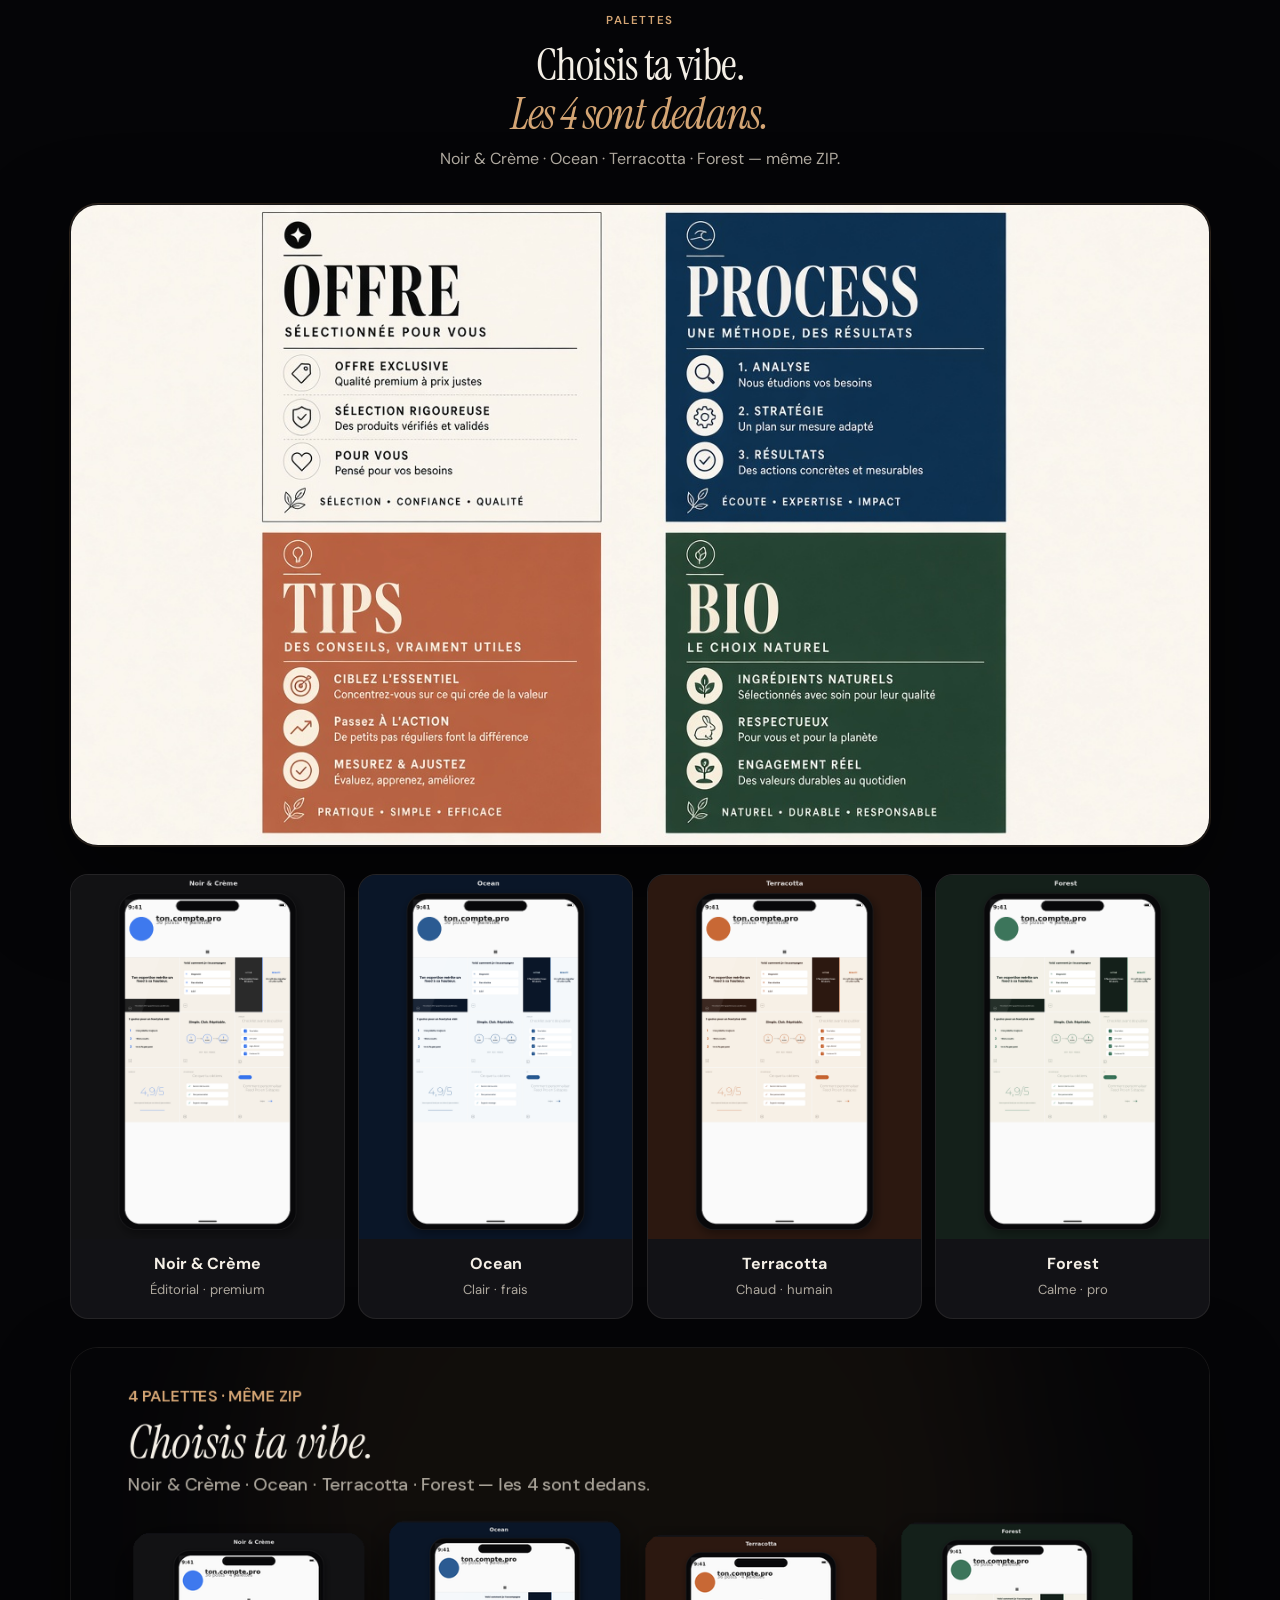
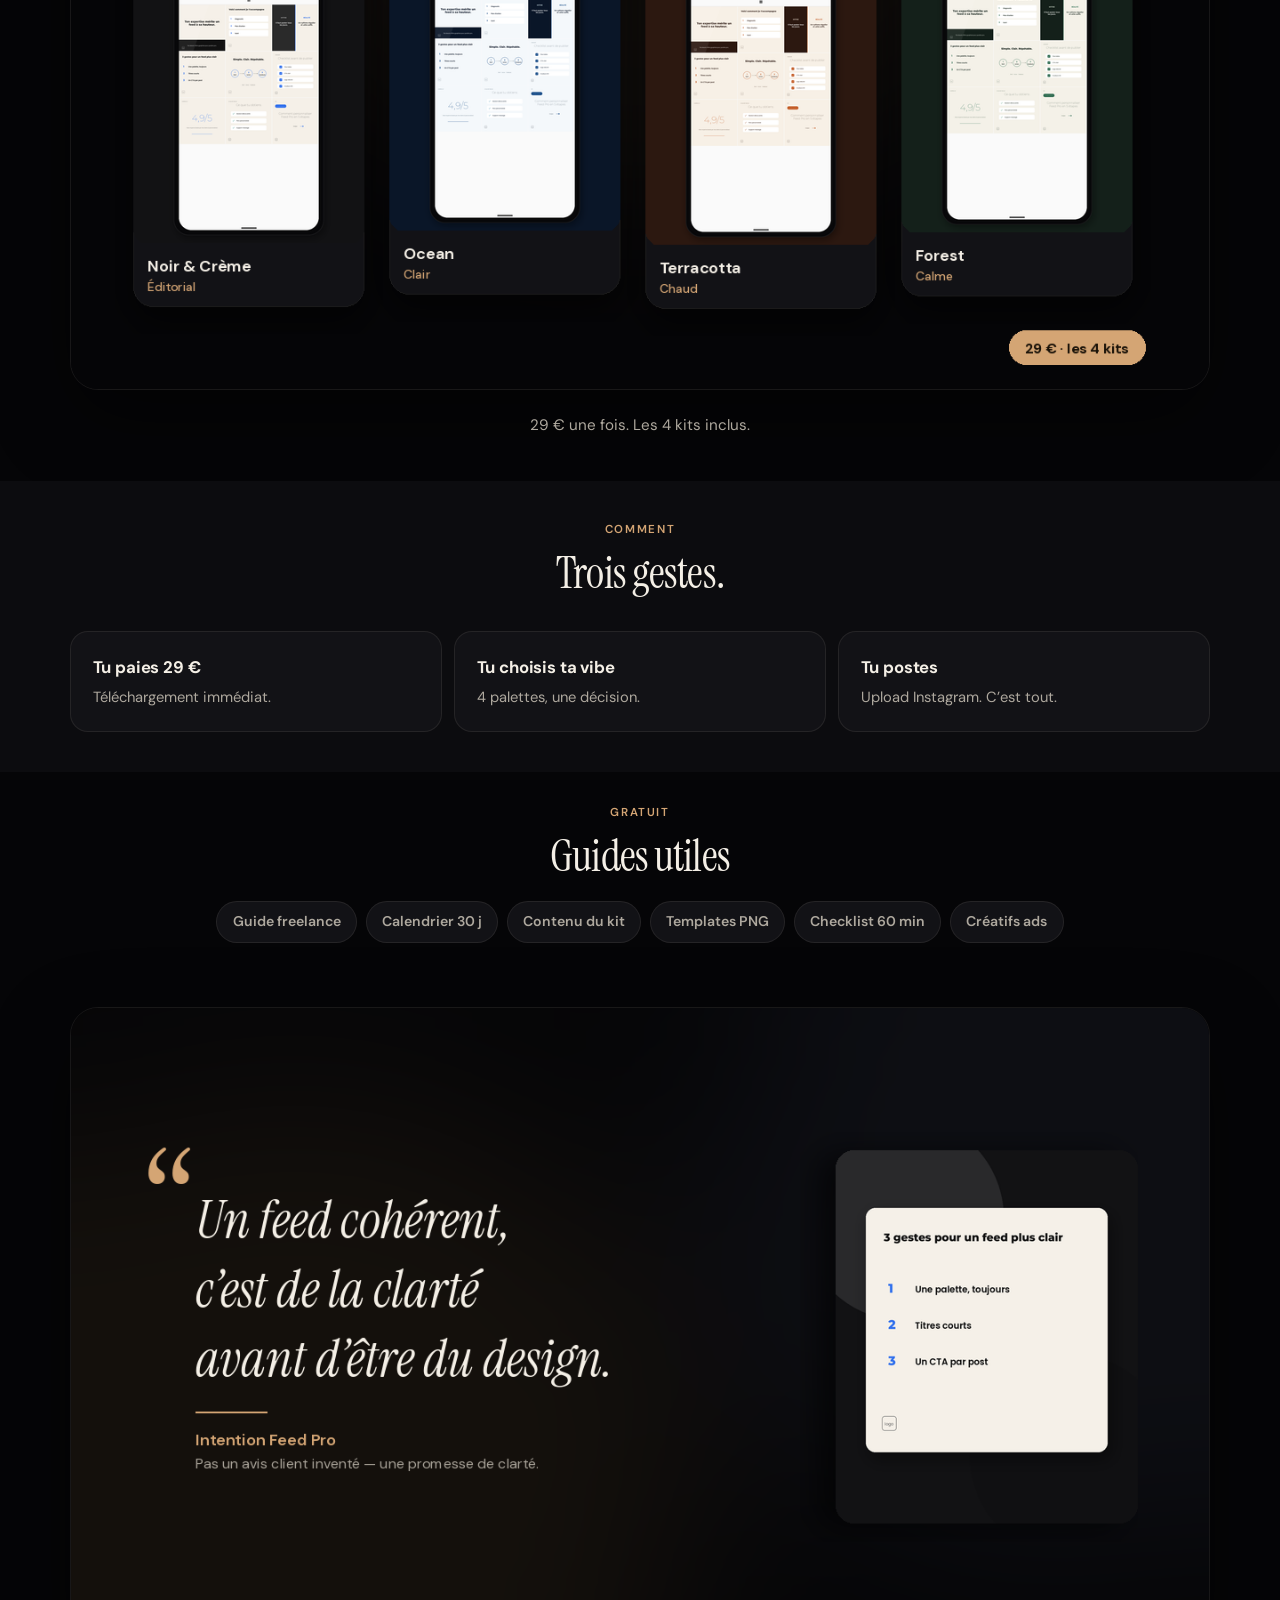
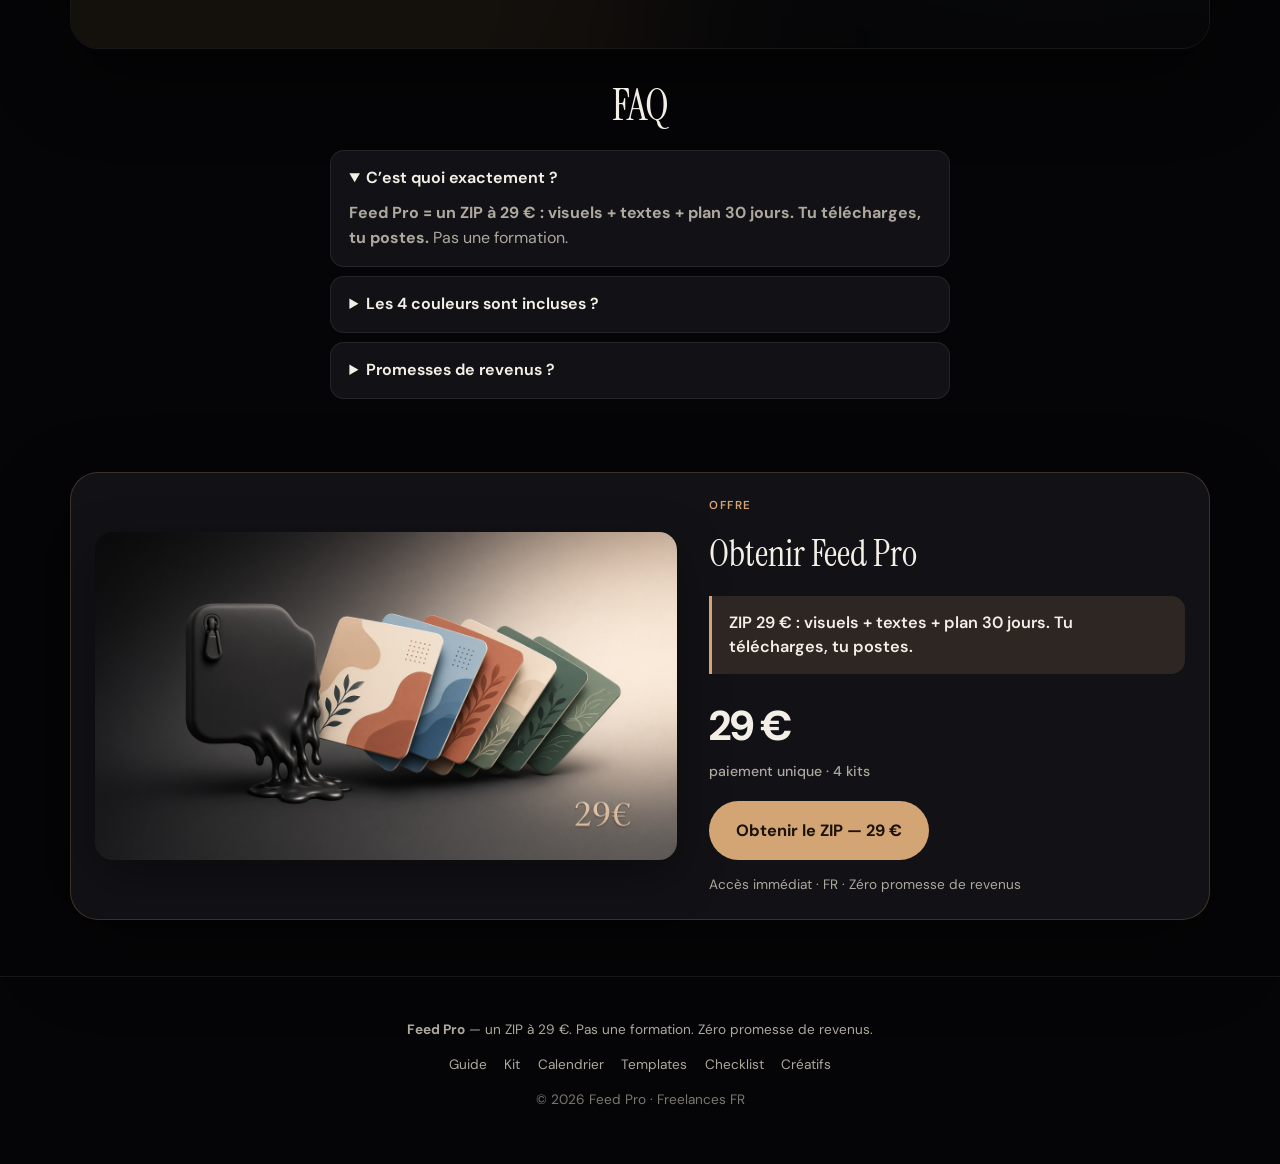
==== commit 92c1682b: "Polish homepage performance and mobile trust CTA" ====
--- a/index.html
+++ b/index.html
@@ -19,6 +19,7 @@
   <meta name="twitter:title" content="Feed Pro — ZIP 29 € : visuels Instagram + textes + plan 30 jours" />
   <meta name="twitter:description" content="52 PNG × 4 palettes + textes + plan 30 jours. Tu télécharges, tu postes." />
   <meta name="keywords" content="kit Instagram freelance, templates Instagram FR, feed Instagram prêt à poster, pack PNG Instagram" />
+  <link rel="preconnect" href="https://payhip.com" />
   <link rel="preconnect" href="https://fonts.googleapis.com" />
   <link rel="preconnect" href="https://fonts.gstatic.com" crossorigin />
   <link href="https://fonts.googleapis.com/css2?family=DM+Sans:ital,opsz,wght@0,9..40,400;0,9..40,500;0,9..40,600;0,9..40,700;1,9..40,400&family=Instrument+Serif:ital@0;1&display=swap" rel="stylesheet" />
@@ -92,7 +93,7 @@
         <figure class="shot shot-wide">
           <picture>
             <source srcset="assets/gen/before-after.webp" type="image/webp" />
-            <img src="assets/gen/before-after.jpg" alt="Avant : feed vide — Après : grille Instagram cohérente Feed Pro" width="1280" height="720" loading="eager" />
+            <img src="assets/gen/before-after.jpg" alt="Avant : feed vide — Après : grille Instagram cohérente Feed Pro" width="1280" height="720" loading="eager" decoding="async" />
           </picture>
         </figure>
       </div>
@@ -102,7 +103,7 @@
     <section class="truth" id="cest-quoi">
       <div class="container truth-grid">
         <figure class="shot">
-          <img src="assets/gen/product-zip.png" alt="ZIP Feed Pro qui s’ouvre — 52 PNG × 4 palettes, 29 €" width="1280" height="720" loading="lazy" />
+          <img src="assets/gen/product-zip.png" alt="ZIP Feed Pro qui s’ouvre — 52 PNG × 4 palettes, 29 €" width="1280" height="720" loading="lazy" decoding="async" />
         </figure>
         <div class="truth-copy">
           <p class="label">C’est quoi</p>
@@ -128,16 +129,16 @@
           <p class="sec-sub">Posts, grilles, vibes. Le vrai pack — pas des slides marketing.</p>
         </header>
         <div class="masonry">
-          <img class="m-lg" src="assets/gallery-01-noir-grid.png" alt="Grille feed Noir &amp; Crème — 9 posts" width="1080" height="1080" loading="lazy" />
-          <img src="assets/gallery-09-noir-hero.png" alt="Post hero Noir &amp; Crème" width="900" height="1100" loading="lazy" />
-          <img src="assets/gallery-10-ocean-hero.png" alt="Post hero Ocean" width="900" height="1100" loading="lazy" />
-          <img class="m-wide" src="assets/mock-triple.png" alt="Trois iPhones — Ocean, Noir &amp; Crème, Forest" width="1600" height="977" loading="lazy" />
-          <img src="assets/gallery-11-terra-hero.png" alt="Post hero Terracotta" width="900" height="1100" loading="lazy" />
-          <img src="assets/gallery-12-forest-hero.png" alt="Post hero Forest" width="900" height="1100" loading="lazy" />
-          <img class="m-lg" src="assets/gallery-02-ocean-grid.png" alt="Grille feed Ocean" width="1080" height="1080" loading="lazy" />
-          <img src="assets/gallery-13-noir-tips.png" alt="Tips Noir &amp; Crème" width="900" height="1100" loading="lazy" />
-          <img src="assets/gallery-14-ocean-process.png" alt="Process Ocean" width="900" height="1100" loading="lazy" />
-          <img class="m-wide" src="assets/gallery-07-terra-grid.png" alt="Grille Terracotta" width="1080" height="1080" loading="lazy" />
+          <img class="m-lg" src="assets/gallery-01-noir-grid.png" alt="Grille feed Noir &amp; Crème — 9 posts" width="1080" height="1080" loading="lazy" decoding="async" />
+          <img src="assets/gallery-09-noir-hero.png" alt="Post hero Noir &amp; Crème" width="900" height="1100" loading="lazy" decoding="async" />
+          <img src="assets/gallery-10-ocean-hero.png" alt="Post hero Ocean" width="900" height="1100" loading="lazy" decoding="async" />
+          <img class="m-wide" src="assets/mock-triple.png" alt="Trois iPhones — Ocean, Noir &amp; Crème, Forest" width="1600" height="977" loading="lazy" decoding="async" />
+          <img src="assets/gallery-11-terra-hero.png" alt="Post hero Terracotta" width="900" height="1100" loading="lazy" decoding="async" />
+          <img src="assets/gallery-12-forest-hero.png" alt="Post hero Forest" width="900" height="1100" loading="lazy" decoding="async" />
+          <img class="m-lg" src="assets/gallery-02-ocean-grid.png" alt="Grille feed Ocean" width="1080" height="1080" loading="lazy" decoding="async" />
+          <img src="assets/gallery-13-noir-tips.png" alt="Tips Noir &amp; Crème" width="900" height="1100" loading="lazy" decoding="async" />
+          <img src="assets/gallery-14-ocean-process.png" alt="Process Ocean" width="900" height="1100" loading="lazy" decoding="async" />
+          <img class="m-wide" src="assets/gallery-07-terra-grid.png" alt="Grille Terracotta" width="1080" height="1080" loading="lazy" decoding="async" />
         </div>
       </div>
     </section>
@@ -145,10 +146,10 @@
     <!-- Phone strip -->
     <section class="strip" aria-label="Quatre palettes">
       <div class="container strip-row">
-        <img src="assets/mock-noir-creme.png" alt="Mock Noir &amp; Crème" width="600" height="800" loading="lazy" />
-        <img src="assets/mock-ocean.png" alt="Mock Ocean" width="600" height="800" loading="lazy" />
-        <img src="assets/mock-terracotta.png" alt="Mock Terracotta" width="600" height="800" loading="lazy" />
-        <img src="assets/mock-forest.png" alt="Mock Forest" width="600" height="800" loading="lazy" />
+        <img src="assets/mock-noir-creme.png" alt="Mock Noir &amp; Crème" width="600" height="800" loading="lazy" decoding="async" />
+        <img src="assets/mock-ocean.png" alt="Mock Ocean" width="600" height="800" loading="lazy" decoding="async" />
+        <img src="assets/mock-terracotta.png" alt="Mock Terracotta" width="600" height="800" loading="lazy" decoding="async" />
+        <img src="assets/mock-forest.png" alt="Mock Forest" width="600" height="800" loading="lazy" decoding="async" />
       </div>
     </section>
 
@@ -197,24 +198,24 @@
         </figure>
         <div class="color-grid">
           <article class="color-card">
-            <img src="assets/mock-noir-creme.png" alt="Palette Noir et Crème" width="600" height="800" loading="lazy" />
+            <img src="assets/mock-noir-creme.png" alt="Palette Noir et Crème" width="600" height="800" loading="lazy" decoding="async" />
             <div class="color-meta"><h3>Noir &amp; Crème</h3><p>Éditorial · premium</p></div>
           </article>
           <article class="color-card">
-            <img src="assets/mock-ocean.png" alt="Palette Ocean" width="600" height="800" loading="lazy" />
+            <img src="assets/mock-ocean.png" alt="Palette Ocean" width="600" height="800" loading="lazy" decoding="async" />
             <div class="color-meta"><h3>Ocean</h3><p>Clair · frais</p></div>
           </article>
           <article class="color-card">
-            <img src="assets/mock-terracotta.png" alt="Palette Terracotta" width="600" height="800" loading="lazy" />
+            <img src="assets/mock-terracotta.png" alt="Palette Terracotta" width="600" height="800" loading="lazy" decoding="async" />
             <div class="color-meta"><h3>Terracotta</h3><p>Chaud · humain</p></div>
           </article>
           <article class="color-card">
-            <img src="assets/mock-forest.png" alt="Palette Forest" width="600" height="800" loading="lazy" />
+            <img src="assets/mock-forest.png" alt="Palette Forest" width="600" height="800" loading="lazy" decoding="async" />
             <div class="color-meta"><h3>Forest</h3><p>Calme · pro</p></div>
           </article>
         </div>
         <figure class="shot shot-wide color-showcase">
-          <img src="assets/gen/color-pack-showcase.png" alt="4 palettes Feed Pro en mockups téléphone" width="1280" height="720" loading="lazy" />
+          <img src="assets/gen/color-pack-showcase.png" alt="4 palettes Feed Pro en mockups téléphone" width="1280" height="720" loading="lazy" decoding="async" />
         </figure>
 
         <p class="center-note">29&nbsp;€ une fois. Les 4 kits inclus.</p>
@@ -258,7 +259,7 @@
     <section class="quote-sec" id="intention" aria-label="Intention">
       <div class="container">
         <figure class="shot shot-wide">
-          <img src="assets/gen/quote-card.png" alt="Citation intention Feed Pro — Un feed cohérent, c’est de la clarté avant d’être du design" width="1280" height="720" loading="lazy" />
+          <img src="assets/gen/quote-card.png" alt="Citation intention Feed Pro — Un feed cohérent, c’est de la clarté avant d’être du design" width="1280" height="720" loading="lazy" decoding="async" />
         </figure>
       </div>
     </section>
@@ -287,7 +288,7 @@
     <section class="buy" id="buy">
       <div class="container">
         <div class="buy-card">
-          <img class="buy-visual" src="assets/gen/product-zip.png" alt="Produit ZIP Feed Pro 29 €" width="1280" height="720" loading="lazy" />
+          <img class="buy-visual" src="assets/gen/product-zip.png" alt="Produit ZIP Feed Pro 29 €" width="1280" height="720" loading="lazy" decoding="async" />
           <div class="buy-copy">
             <p class="label">Offre</p>
             <h2>Obtenir Feed Pro</h2>
@@ -317,8 +318,10 @@
   </footer>
 
   <div class="sticky-bar" aria-label="CTA sticky">
-    <span class="sticky-bar-text">ZIP · 29&nbsp;€ · immédiat</span>
-    <a class="btn btn-primary" href="https://payhip.com/b/SoUNM">Obtenir le ZIP</a>
+    <div class="sticky-bar-content">
+      <a class="btn btn-primary" href="https://payhip.com/b/SoUNM">Obtenir le ZIP</a>
+      <span class="sticky-bar-text">téléchargement immédiat · 4 couleurs · paiement PayPal</span>
+    </div>
   </div>
 </body>
 </html>
--- a/styles.css
+++ b/styles.css
@@ -25,7 +25,7 @@
   color: var(--text);
   line-height: 1.55;
   -webkit-font-smoothing: antialiased;
-  padding-bottom: 4.75rem;
+  padding-bottom: 6.25rem;
 }
 img { max-width: 100%; height: auto; display: block; }
 a { color: inherit; text-decoration: none; }
@@ -434,15 +434,15 @@
 /* STICKY */
 .sticky-bar {
   position: fixed; bottom: 0; left: 0; right: 0; z-index: 60;
-  display: flex; align-items: center; justify-content: space-between;
-  gap: 0.75rem;
-  padding: 0.7rem 1rem calc(0.7rem + env(safe-area-inset-bottom, 0));
+  display: flex; justify-content: center;
+  padding: 0.65rem 1rem calc(0.65rem + env(safe-area-inset-bottom, 0));
   background: rgba(5,5,7,0.94);
   backdrop-filter: blur(14px);
   border-top: 1px solid rgba(212,165,116,0.2);
 }
-.sticky-bar-text { font-size: 0.85rem; font-weight: 650; color: var(--text); }
-.sticky-bar .btn { padding: 0.65rem 1.1rem; font-size: 0.9rem; flex-shrink: 0; }
+.sticky-bar-content { display: flex; flex-direction: column; align-items: center; gap: 0.2rem; width: 100%; }
+.sticky-bar-text { font-size: 0.76rem; font-weight: 650; line-height: 1.25; color: var(--text); text-align: center; }
+.sticky-bar .btn { padding: 0.6rem 1.1rem; font-size: 0.9rem; }
 @media (min-width: 900px) {
   .sticky-bar { display: none; }
   body { padding-bottom: 0; }
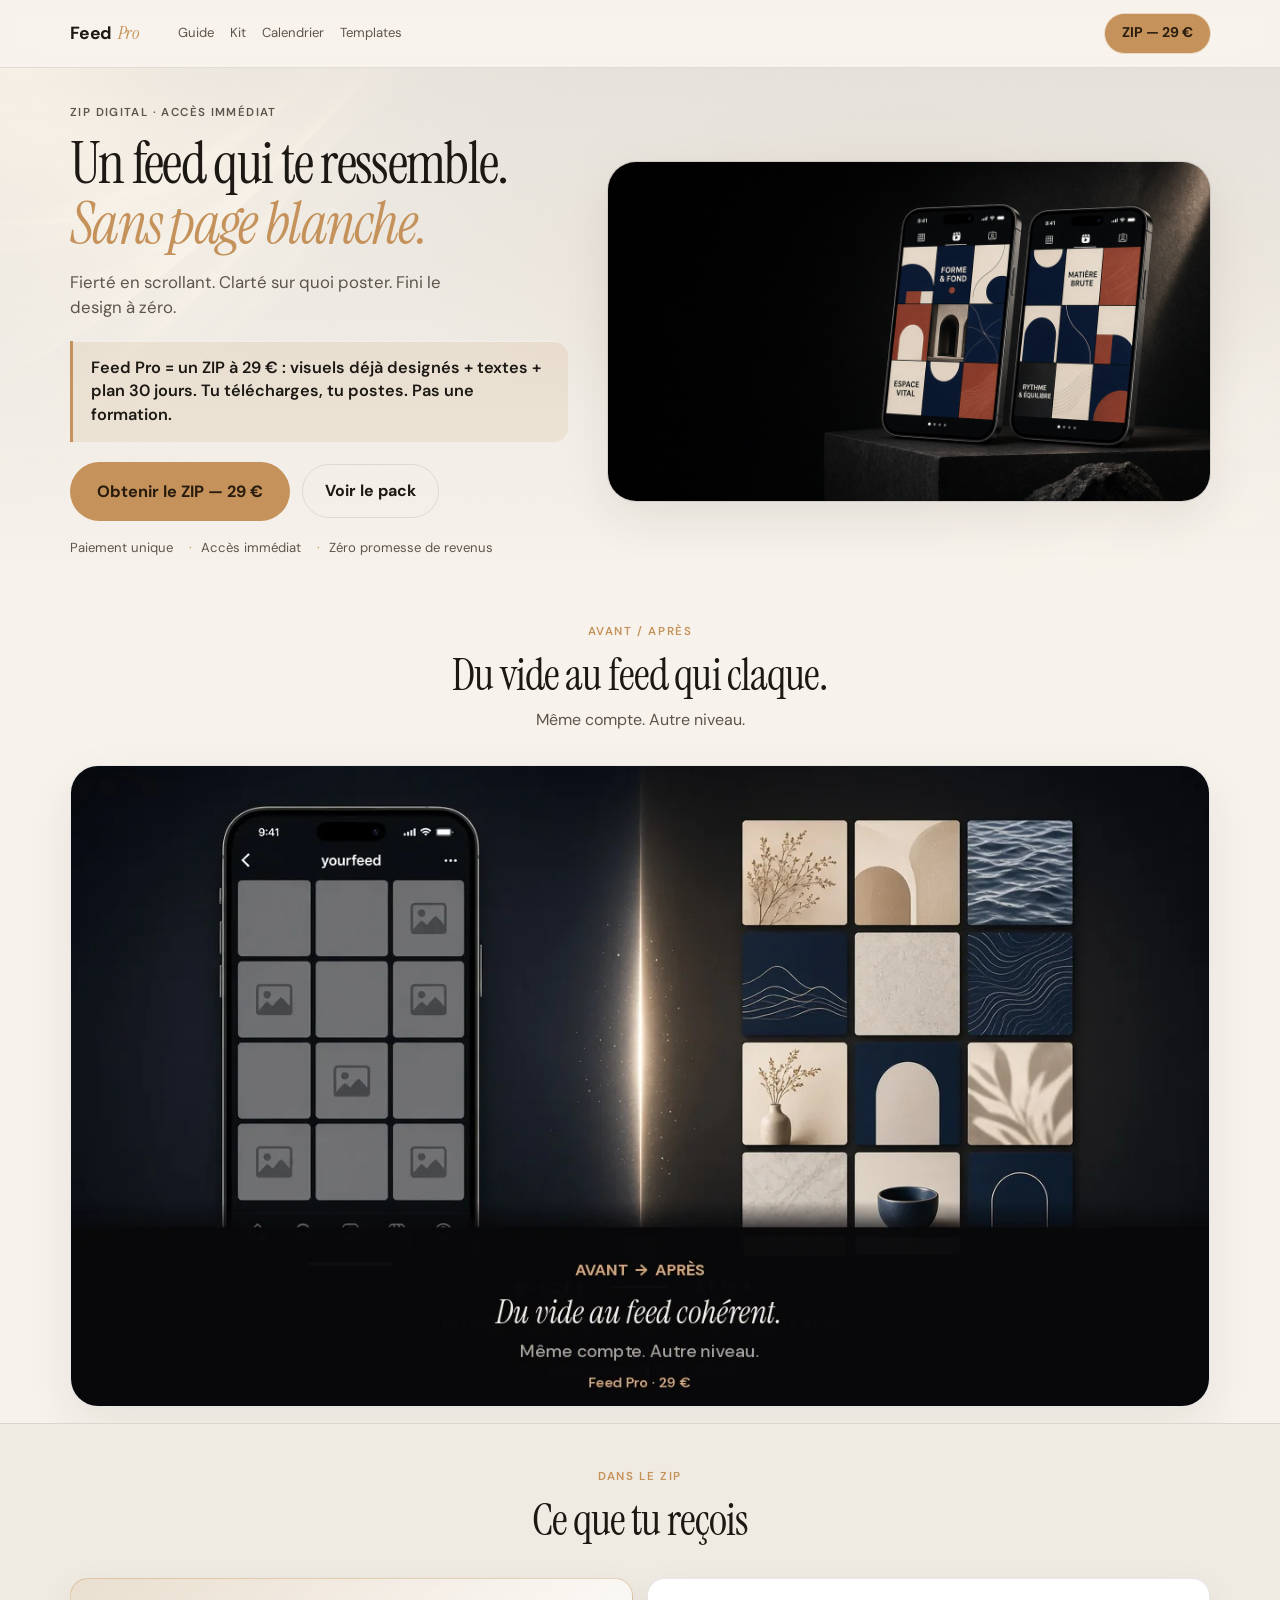
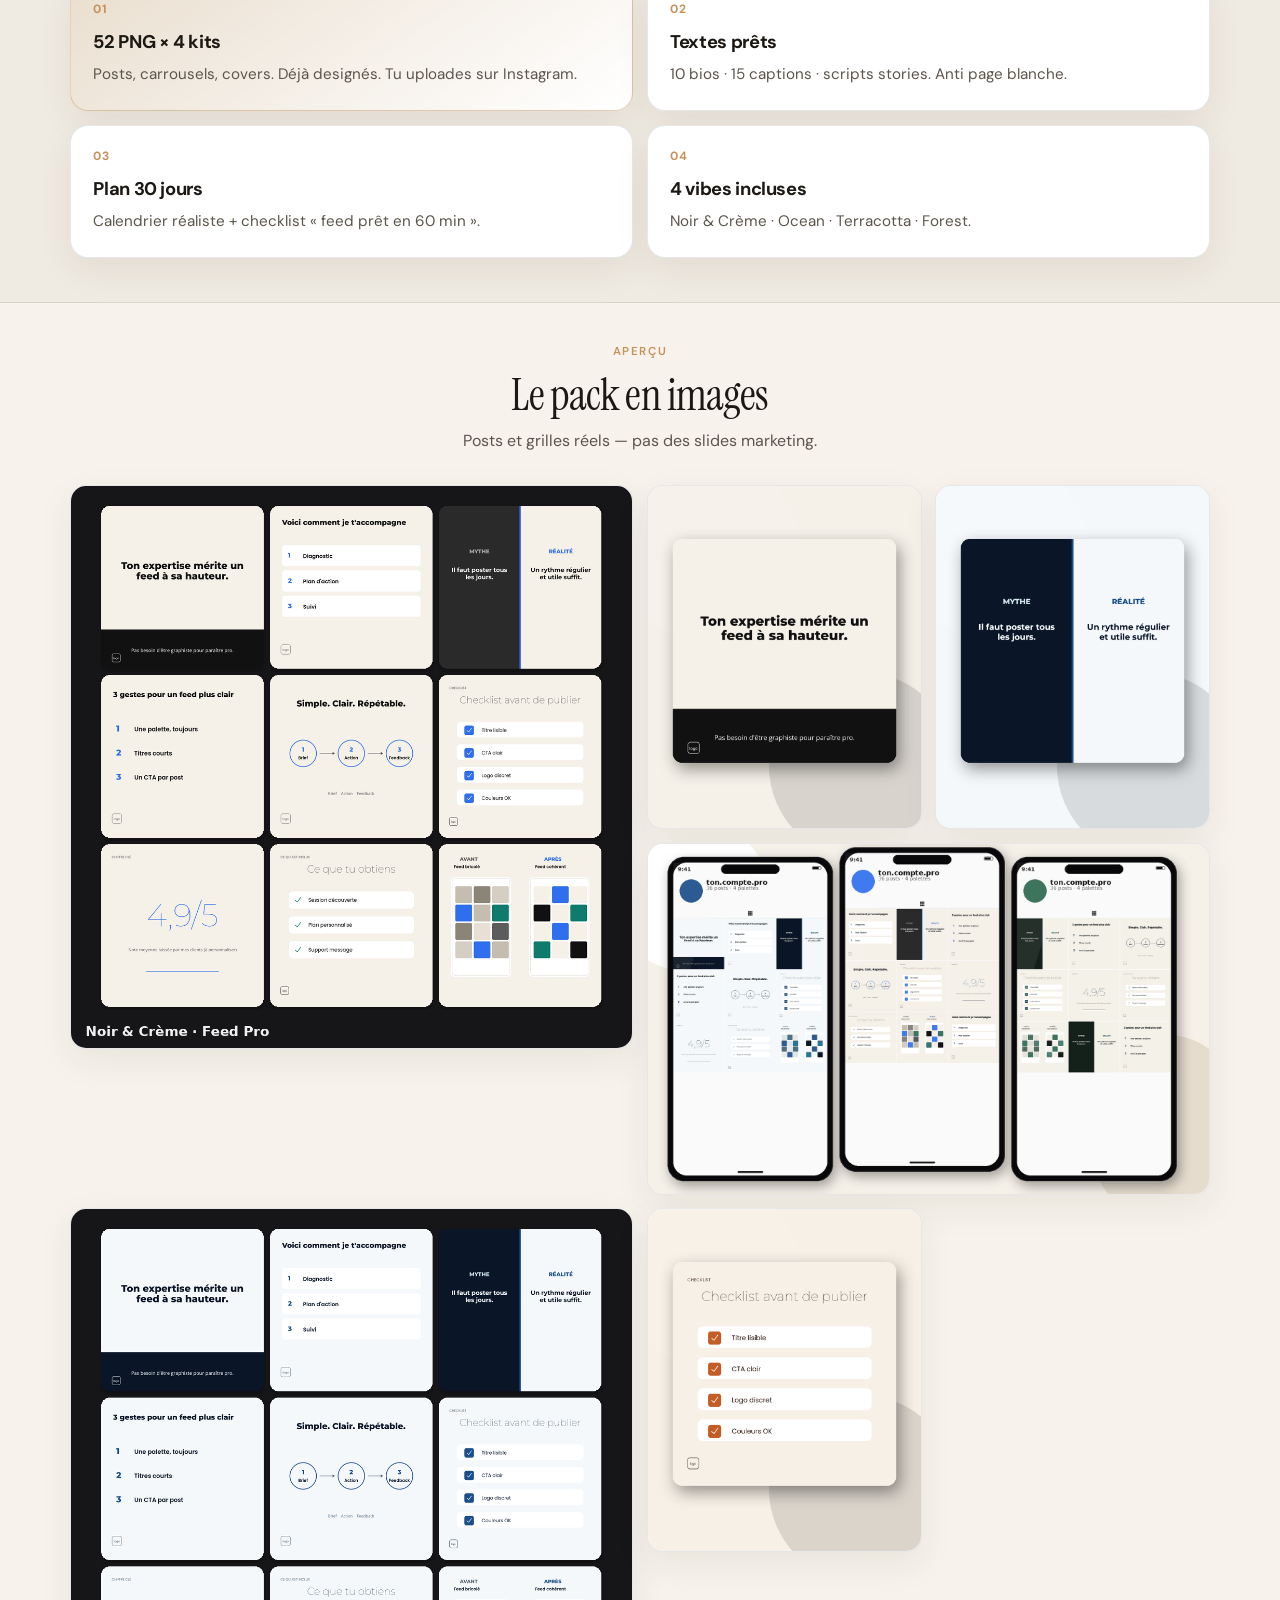
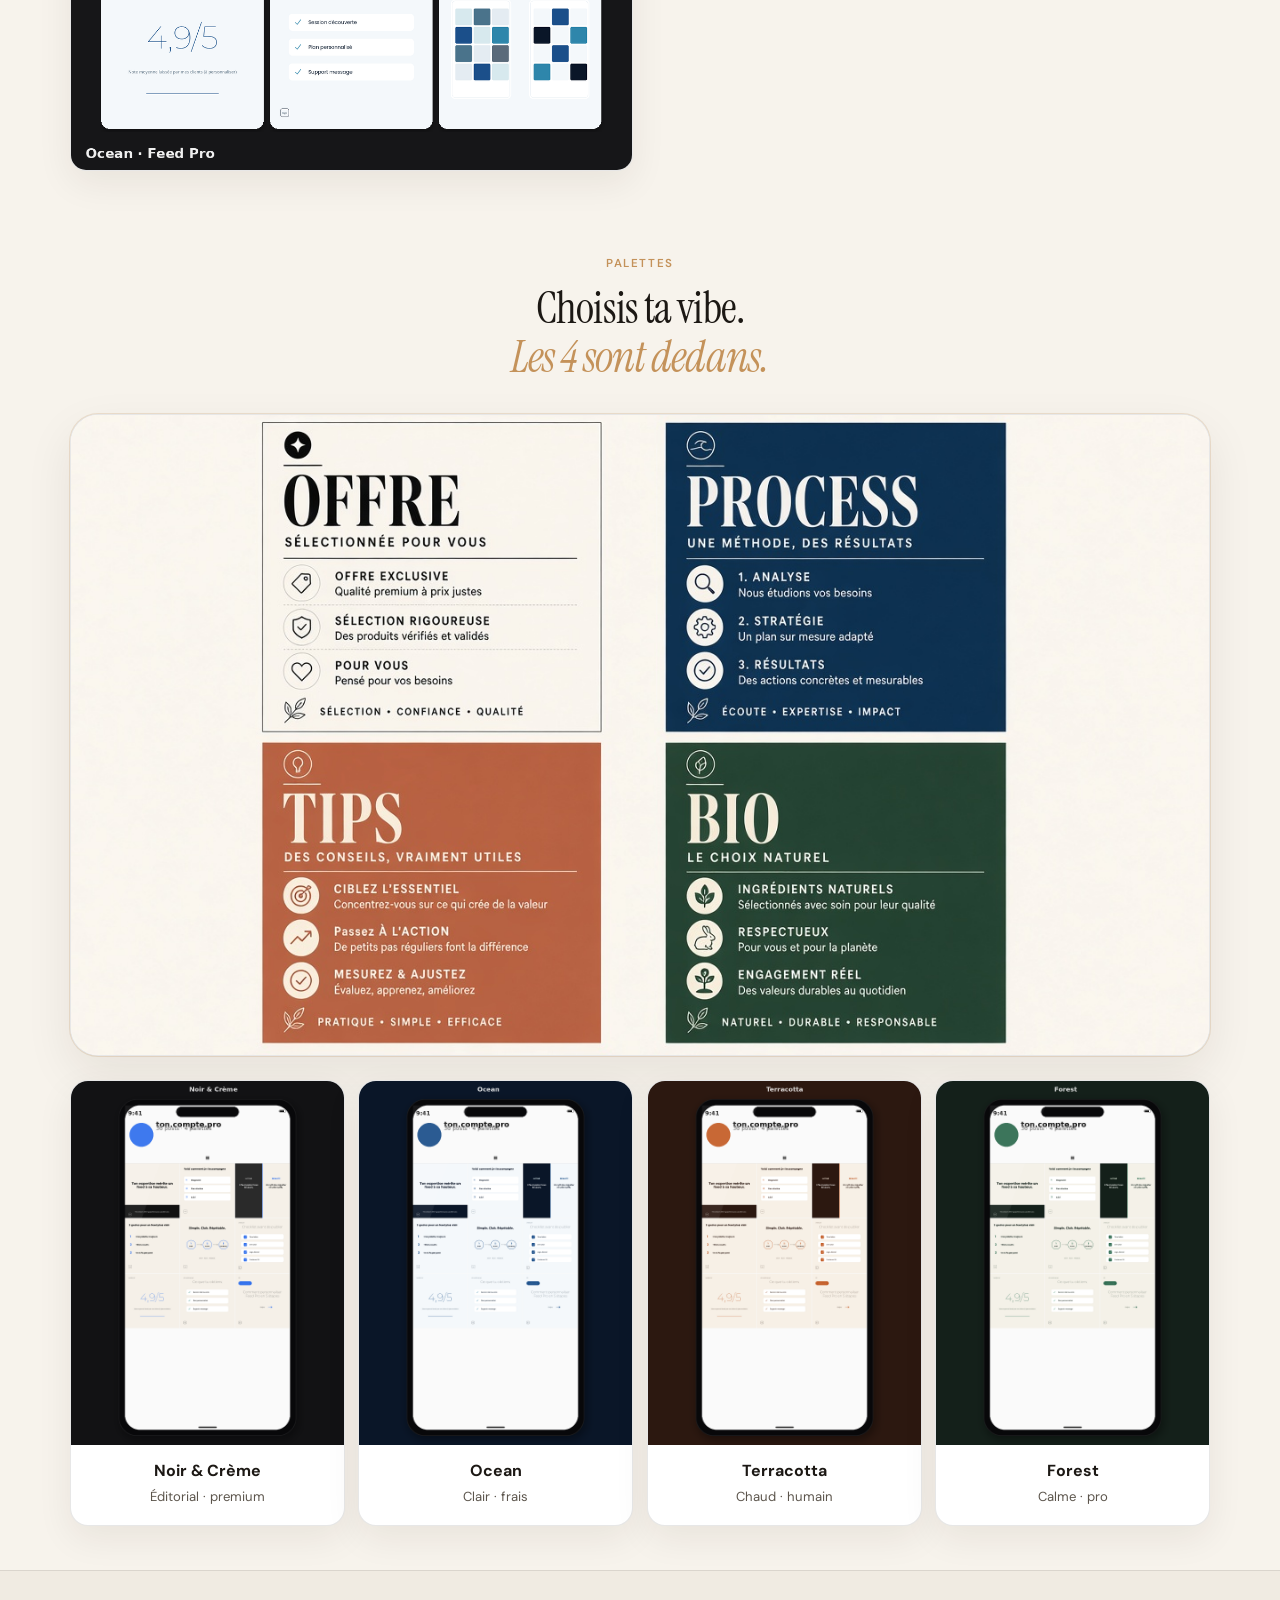
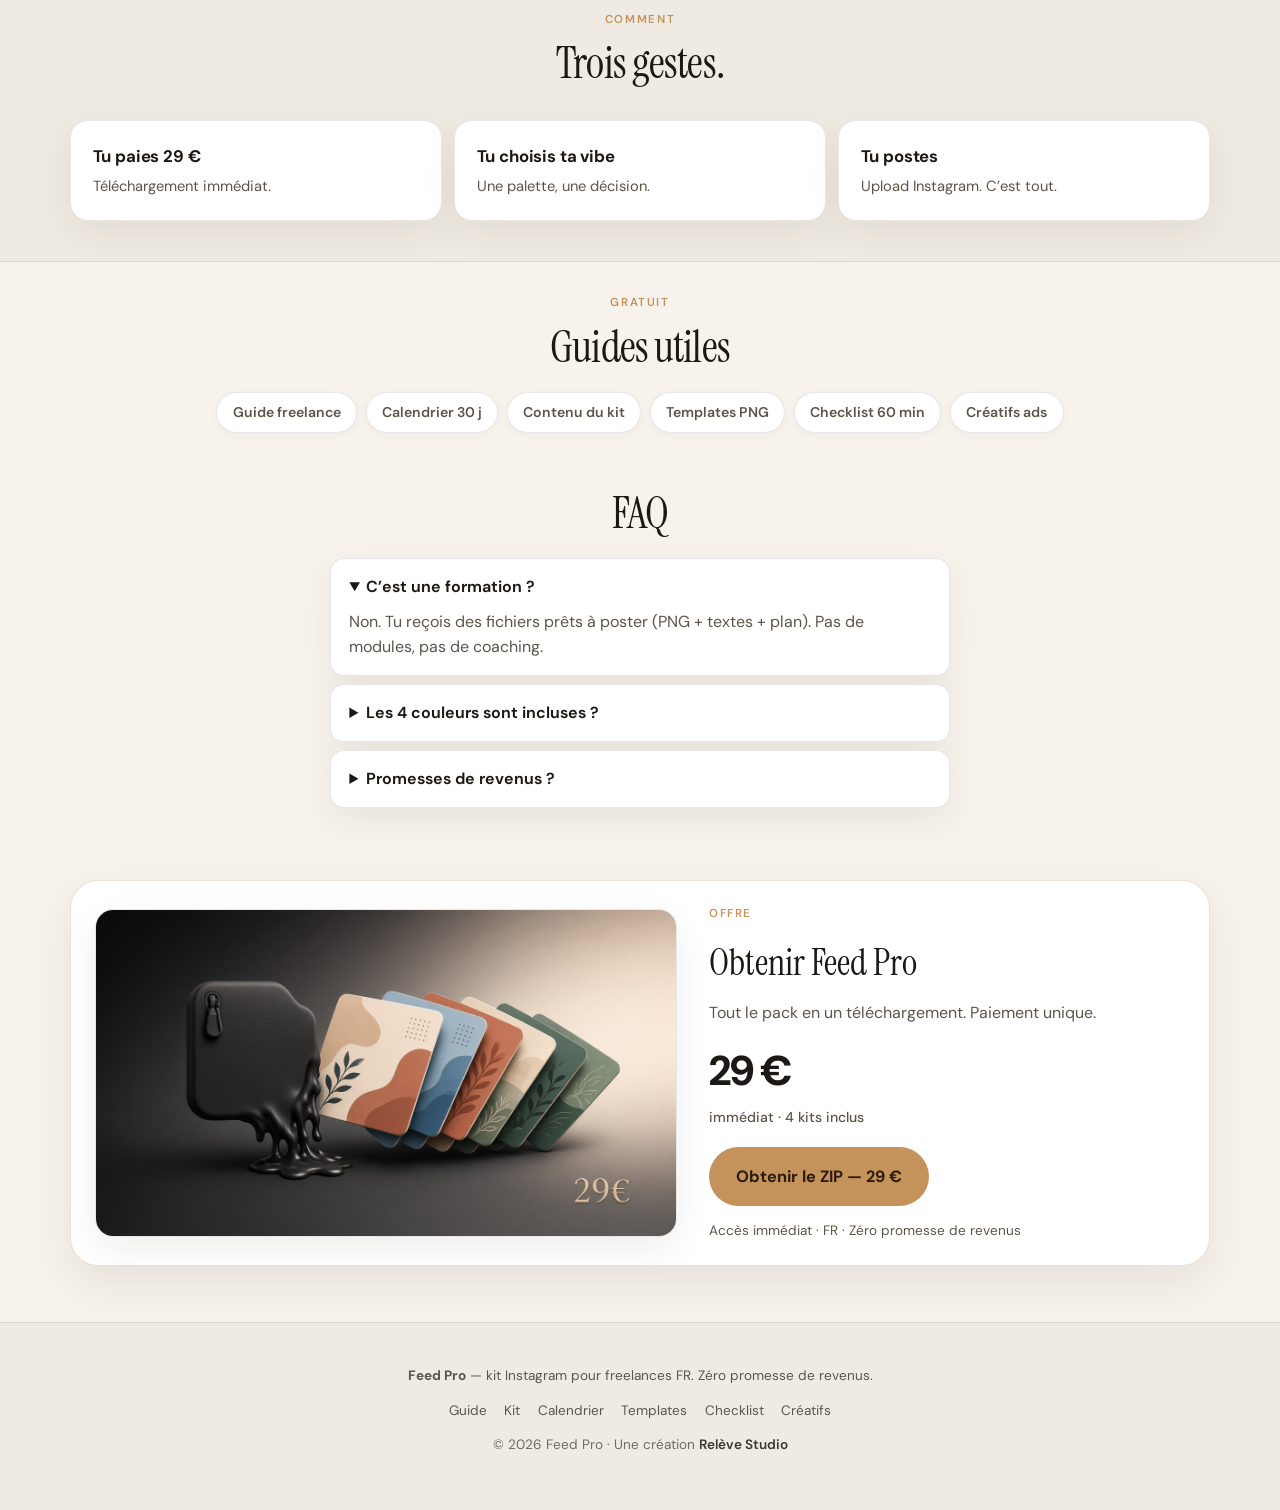
==== commit 760e5263: "Light warm theme + tighter conversion story Less repeated ZIP/formation/4-palettes copy; cream edito" ====
--- a/index.html
+++ b/index.html
@@ -5,7 +5,7 @@
   <meta name="viewport" content="width=device-width, initial-scale=1" />
   <title>Feed Pro — ZIP 29 € : visuels Instagram + textes + plan 30 jours</title>
   <meta name="description" content="Feed Pro = un ZIP à 29 € : 52 PNG Instagram × 4 palettes + textes + plan 30 jours. Tu télécharges, tu postes. Pas une formation." />
-  <meta name="theme-color" content="#050507" />
+  <meta name="theme-color" content="#f7f3ec" />
   <meta property="og:type" content="website" />
   <meta property="og:title" content="Feed Pro — ZIP 29 €" />
   <meta property="og:description" content="52 PNG × 4 palettes + textes + plan 30 jours. Tu télécharges, tu postes." />
@@ -19,7 +19,6 @@
   <meta name="twitter:title" content="Feed Pro — ZIP 29 € : visuels Instagram + textes + plan 30 jours" />
   <meta name="twitter:description" content="52 PNG × 4 palettes + textes + plan 30 jours. Tu télécharges, tu postes." />
   <meta name="keywords" content="kit Instagram freelance, templates Instagram FR, feed Instagram prêt à poster, pack PNG Instagram" />
-  <link rel="preconnect" href="https://payhip.com" />
   <link rel="preconnect" href="https://fonts.googleapis.com" />
   <link rel="preconnect" href="https://fonts.gstatic.com" crossorigin />
   <link href="https://fonts.googleapis.com/css2?family=DM+Sans:ital,opsz,wght@0,9..40,400;0,9..40,500;0,9..40,600;0,9..40,700;1,9..40,400&family=Instrument+Serif:ital@0;1&display=swap" rel="stylesheet" />
@@ -58,7 +57,7 @@
   </header>
 
   <main>
-    <!-- 1. DREAM — gen hero primary -->
+    <!-- 1. HERO — dream + one product truth + CTA -->
     <section class="hero hero-luxury">
       <div class="container hero-grid">
         <div class="hero-copy">
@@ -71,8 +70,8 @@
             <a class="btn btn-ghost" href="#voir">Voir le pack</a>
           </div>
           <ul class="hero-meta">
-            <li>4 palettes incluses</li>
             <li>Paiement unique</li>
+            <li>Accès immédiat</li>
             <li>Zéro promesse de revenus</li>
           </ul>
         </div>
@@ -82,83 +81,29 @@
       </div>
     </section>
 
-    <!-- BEFORE / AFTER — gen primary -->
+    <!-- 2. BEFORE / AFTER — once -->
     <section class="transform" id="reve">
       <div class="container">
         <header class="sec-head">
-          <p class="label">Le rêve</p>
+          <p class="label">Avant / après</p>
           <h2>Du vide au feed qui claque.</h2>
           <p class="sec-sub">Même compte. Autre niveau.</p>
         </header>
         <figure class="shot shot-wide">
           <picture>
             <source srcset="assets/gen/before-after.webp" type="image/webp" />
-            <img src="assets/gen/before-after.jpg" alt="Avant : feed vide — Après : grille Instagram cohérente Feed Pro" width="1280" height="720" loading="eager" decoding="async" />
+            <img src="assets/gen/before-after.jpg" alt="Avant : feed vide — Après : grille Instagram cohérente Feed Pro" width="1280" height="720" loading="eager" />
           </picture>
         </figure>
       </div>
     </section>
 
-    <!-- 2. WHAT IT IS + product ZIP visual -->
-    <section class="truth" id="cest-quoi">
-      <div class="container truth-grid">
-        <figure class="shot">
-          <img src="assets/gen/product-zip.png" alt="ZIP Feed Pro qui s’ouvre — 52 PNG × 4 palettes, 29 €" width="1280" height="720" loading="lazy" decoding="async" />
-        </figure>
-        <div class="truth-copy">
-          <p class="label">C’est quoi</p>
-          <h2>Un ZIP. Pas une formation.</h2>
-          <p class="product-truth">Feed Pro = un ZIP à 29&nbsp;€ : visuels + textes + plan 30 jours. Tu télécharges, tu postes.</p>
-          <div class="truth-pills">
-            <span>52 PNG × 4 couleurs</span>
-            <span>Bios · captions · stories</span>
-            <span>Plan 30 jours</span>
-            <span>Checklist 60 min</span>
-          </div>
-          <a class="btn btn-primary" href="https://payhip.com/b/SoUNM">Obtenir le ZIP — 29&nbsp;€</a>
-        </div>
-      </div>
-    </section>
-
-    <!-- 3. SEE IT — gallery + existing mocks -->
-    <section class="gallery" id="voir">
-      <div class="container">
-        <header class="sec-head">
-          <p class="label">Aperçu</p>
-          <h2>Ce que tu ouvres dans le ZIP</h2>
-          <p class="sec-sub">Posts, grilles, vibes. Le vrai pack — pas des slides marketing.</p>
-        </header>
-        <div class="masonry">
-          <img class="m-lg" src="assets/gallery-01-noir-grid.png" alt="Grille feed Noir &amp; Crème — 9 posts" width="1080" height="1080" loading="lazy" decoding="async" />
-          <img src="assets/gallery-09-noir-hero.png" alt="Post hero Noir &amp; Crème" width="900" height="1100" loading="lazy" decoding="async" />
-          <img src="assets/gallery-10-ocean-hero.png" alt="Post hero Ocean" width="900" height="1100" loading="lazy" decoding="async" />
-          <img class="m-wide" src="assets/mock-triple.png" alt="Trois iPhones — Ocean, Noir &amp; Crème, Forest" width="1600" height="977" loading="lazy" decoding="async" />
-          <img src="assets/gallery-11-terra-hero.png" alt="Post hero Terracotta" width="900" height="1100" loading="lazy" decoding="async" />
-          <img src="assets/gallery-12-forest-hero.png" alt="Post hero Forest" width="900" height="1100" loading="lazy" decoding="async" />
-          <img class="m-lg" src="assets/gallery-02-ocean-grid.png" alt="Grille feed Ocean" width="1080" height="1080" loading="lazy" decoding="async" />
-          <img src="assets/gallery-13-noir-tips.png" alt="Tips Noir &amp; Crème" width="900" height="1100" loading="lazy" decoding="async" />
-          <img src="assets/gallery-14-ocean-process.png" alt="Process Ocean" width="900" height="1100" loading="lazy" decoding="async" />
-          <img class="m-wide" src="assets/gallery-07-terra-grid.png" alt="Grille Terracotta" width="1080" height="1080" loading="lazy" decoding="async" />
-        </div>
-      </div>
-    </section>
-
-    <!-- Phone strip -->
-    <section class="strip" aria-label="Quatre palettes">
-      <div class="container strip-row">
-        <img src="assets/mock-noir-creme.png" alt="Mock Noir &amp; Crème" width="600" height="800" loading="lazy" decoding="async" />
-        <img src="assets/mock-ocean.png" alt="Mock Ocean" width="600" height="800" loading="lazy" decoding="async" />
-        <img src="assets/mock-terracotta.png" alt="Mock Terracotta" width="600" height="800" loading="lazy" decoding="async" />
-        <img src="assets/mock-forest.png" alt="Mock Forest" width="600" height="800" loading="lazy" decoding="async" />
-      </div>
-    </section>
-
-    <!-- 4. WHAT'S INSIDE -->
+    <!-- 3. WHAT'S IN ZIP — stack once -->
     <section class="stack" id="contenu">
       <div class="container">
         <header class="sec-head">
           <p class="label">Dans le ZIP</p>
-          <h2>Tout dedans. Une fois.</h2>
+          <h2>Ce que tu reçois</h2>
         </header>
         <div class="stack-grid">
           <article class="stack-card featured">
@@ -179,50 +124,63 @@
           <article class="stack-card">
             <span class="stack-num">04</span>
             <h3>4 vibes incluses</h3>
-            <p>Noir &amp; Crème · Ocean · Terracotta · Forest. Même prix.</p>
-          </article>
-        </div>
-      </div>
-    </section>
-
-    <!-- 5. COLORS -->
+            <p>Noir &amp; Crème · Ocean · Terracotta · Forest.</p>
+          </article>
+        </div>
+      </div>
+    </section>
+
+    <!-- 4. GALLERY — curated (fewer, strongest) -->
+    <section class="gallery" id="voir">
+      <div class="container">
+        <header class="sec-head">
+          <p class="label">Aperçu</p>
+          <h2>Le pack en images</h2>
+          <p class="sec-sub">Posts et grilles réels — pas des slides marketing.</p>
+        </header>
+        <div class="masonry">
+          <img class="m-lg" src="assets/gallery-01-noir-grid.png" alt="Grille feed Noir &amp; Crème — 9 posts" width="1080" height="1080" loading="lazy" />
+          <img src="assets/gallery-09-noir-hero.png" alt="Post hero Noir &amp; Crème" width="900" height="1100" loading="lazy" />
+          <img src="assets/gallery-10-ocean-hero.png" alt="Post hero Ocean" width="900" height="1100" loading="lazy" />
+          <img class="m-wide" src="assets/mock-triple.png" alt="Trois iPhones — Ocean, Noir &amp; Crème, Forest" width="1600" height="977" loading="lazy" />
+          <img class="m-lg" src="assets/gallery-02-ocean-grid.png" alt="Grille feed Ocean" width="1080" height="1080" loading="lazy" />
+          <img src="assets/gallery-11-terra-hero.png" alt="Post hero Terracotta" width="900" height="1100" loading="lazy" />
+        </div>
+      </div>
+    </section>
+
+    <!-- 5. COLORS — once (grid + cards; no phone strip) -->
     <section class="colors" id="couleurs">
       <div class="container">
         <header class="sec-head">
           <p class="label">Palettes</p>
           <h2>Choisis ta vibe.<br /><em>Les 4 sont dedans.</em></h2>
-          <p class="sec-sub">Noir &amp; Crème · Ocean · Terracotta · Forest — même ZIP.</p>
         </header>
         <figure class="shot shot-wide color-showcase color-showcase-hero">
           <img src="assets/gen/4colors-grid.png" alt="Grille 4 couleurs Feed Pro — Noir &amp; Crème, Ocean, Terracotta, Forest" width="1280" height="720" loading="lazy" decoding="async" />
         </figure>
         <div class="color-grid">
           <article class="color-card">
-            <img src="assets/mock-noir-creme.png" alt="Palette Noir et Crème" width="600" height="800" loading="lazy" decoding="async" />
+            <img src="assets/mock-noir-creme.png" alt="Palette Noir et Crème" width="600" height="800" loading="lazy" />
             <div class="color-meta"><h3>Noir &amp; Crème</h3><p>Éditorial · premium</p></div>
           </article>
           <article class="color-card">
-            <img src="assets/mock-ocean.png" alt="Palette Ocean" width="600" height="800" loading="lazy" decoding="async" />
+            <img src="assets/mock-ocean.png" alt="Palette Ocean" width="600" height="800" loading="lazy" />
             <div class="color-meta"><h3>Ocean</h3><p>Clair · frais</p></div>
           </article>
           <article class="color-card">
-            <img src="assets/mock-terracotta.png" alt="Palette Terracotta" width="600" height="800" loading="lazy" decoding="async" />
+            <img src="assets/mock-terracotta.png" alt="Palette Terracotta" width="600" height="800" loading="lazy" />
             <div class="color-meta"><h3>Terracotta</h3><p>Chaud · humain</p></div>
           </article>
           <article class="color-card">
-            <img src="assets/mock-forest.png" alt="Palette Forest" width="600" height="800" loading="lazy" decoding="async" />
+            <img src="assets/mock-forest.png" alt="Palette Forest" width="600" height="800" loading="lazy" />
             <div class="color-meta"><h3>Forest</h3><p>Calme · pro</p></div>
           </article>
         </div>
-        <figure class="shot shot-wide color-showcase">
-          <img src="assets/gen/color-pack-showcase.png" alt="4 palettes Feed Pro en mockups téléphone" width="1280" height="720" loading="lazy" decoding="async" />
-        </figure>
-
-        <p class="center-note">29&nbsp;€ une fois. Les 4 kits inclus.</p>
-      </div>
-    </section>
-
-    <!-- 6. HOW -->
+      </div>
+    </section>
+
+    <!-- 6. HOW — 3 steps short -->
     <section class="how" id="comment">
       <div class="container">
         <header class="sec-head">
@@ -231,7 +189,7 @@
         </header>
         <ol class="steps">
           <li><strong>Tu paies 29&nbsp;€</strong><span>Téléchargement immédiat.</span></li>
-          <li><strong>Tu choisis ta vibe</strong><span>4 palettes, une décision.</span></li>
+          <li><strong>Tu choisis ta vibe</strong><span>Une palette, une décision.</span></li>
           <li><strong>Tu postes</strong><span>Upload Instagram. C’est tout.</span></li>
         </ol>
       </div>
@@ -254,46 +212,37 @@
       </div>
     </section>
 
-
-    <!-- Intention — honest, no fake testimonial -->
-    <section class="quote-sec" id="intention" aria-label="Intention">
-      <div class="container">
-        <figure class="shot shot-wide">
-          <img src="assets/gen/quote-card.png" alt="Citation intention Feed Pro — Un feed cohérent, c’est de la clarté avant d’être du design" width="1280" height="720" loading="lazy" decoding="async" />
-        </figure>
-      </div>
-    </section>
-
+    <!-- FAQ — answers differently, no hero paste -->
     <section class="faq-sec" id="faq">
       <div class="container narrow">
         <header class="sec-head tight"><h2>FAQ</h2></header>
         <div class="faq">
           <details open>
-            <summary>C’est quoi exactement&nbsp;?</summary>
-            <p><strong>Feed Pro = un ZIP à 29&nbsp;€ : visuels + textes + plan 30 jours. Tu télécharges, tu postes.</strong> Pas une formation.</p>
+            <summary>C’est une formation&nbsp;?</summary>
+            <p>Non. Tu reçois des fichiers prêts à poster (PNG + textes + plan). Pas de modules, pas de coaching.</p>
           </details>
           <details>
             <summary>Les 4 couleurs sont incluses&nbsp;?</summary>
-            <p>Oui. 29&nbsp;€ = Noir &amp; Crème, Ocean, Terracotta, Forest + bonus textes.</p>
+            <p>Oui — Noir &amp; Crème, Ocean, Terracotta et Forest dans le même achat.</p>
           </details>
           <details>
             <summary>Promesses de revenus&nbsp;?</summary>
-            <p>Non. Pas de clients garantis. Kit design &amp; contenu pour paraître pro.</p>
+            <p>Non. Pas de clients garantis. Un kit design &amp; contenu pour paraître pro.</p>
           </details>
         </div>
       </div>
     </section>
 
-    <!-- 8. BUY — gen product again -->
+    <!-- 7. BUY — once -->
     <section class="buy" id="buy">
       <div class="container">
         <div class="buy-card">
-          <img class="buy-visual" src="assets/gen/product-zip.png" alt="Produit ZIP Feed Pro 29 €" width="1280" height="720" loading="lazy" decoding="async" />
+          <img class="buy-visual" src="assets/gen/product-zip.png" alt="Produit ZIP Feed Pro 29 €" width="1280" height="720" loading="lazy" />
           <div class="buy-copy">
             <p class="label">Offre</p>
             <h2>Obtenir Feed Pro</h2>
-            <p class="product-truth">ZIP 29&nbsp;€ : visuels + textes + plan 30 jours. Tu télécharges, tu postes.</p>
-            <p class="amount">29&nbsp;€ <span>paiement unique · 4 kits</span></p>
+            <p class="buy-lead">Tout le pack en un téléchargement. Paiement unique.</p>
+            <p class="amount">29&nbsp;€ <span>immédiat · 4 kits inclus</span></p>
             <a class="btn btn-primary btn-lg" href="https://payhip.com/b/SoUNM">Obtenir le ZIP — 29&nbsp;€</a>
             <p class="reassure">Accès immédiat · FR · Zéro promesse de revenus</p>
           </div>
@@ -304,7 +253,7 @@
 
   <footer>
     <div class="container footer-inner">
-      <p><strong>Feed Pro</strong> — un ZIP à 29&nbsp;€. Pas une formation. Zéro promesse de revenus.</p>
+      <p><strong>Feed Pro</strong> — kit Instagram pour freelances FR. Zéro promesse de revenus.</p>
       <p class="footer-links">
         <a href="/guide-instagram-freelance">Guide</a>
         <a href="/kit-feed-instagram">Kit</a>
@@ -313,15 +262,13 @@
         <a href="/feed-instagram-freelance">Checklist</a>
         <a href="/creatives">Créatifs</a>
       </p>
-      <p class="footer-copy">© 2026 Feed Pro · Freelances FR</p>
+      <p class="footer-copy">© 2026 Feed Pro · Une création <span class="brand-soft">Relève Studio</span></p>
     </div>
   </footer>
 
   <div class="sticky-bar" aria-label="CTA sticky">
-    <div class="sticky-bar-content">
-      <a class="btn btn-primary" href="https://payhip.com/b/SoUNM">Obtenir le ZIP</a>
-      <span class="sticky-bar-text">téléchargement immédiat · 4 couleurs · paiement PayPal</span>
-    </div>
+    <span class="sticky-bar-text">ZIP · 29&nbsp;€ · immédiat</span>
+    <a class="btn btn-primary" href="https://payhip.com/b/SoUNM">Obtenir le ZIP</a>
   </div>
 </body>
 </html>
--- a/styles.css
+++ b/styles.css
@@ -1,19 +1,22 @@
 :root {
-  --bg: #050507;
-  --bg-elev: #0c0c0f;
-  --surface: #121216;
-  --surface-2: #1a1a20;
-  --line: rgba(244, 239, 230, 0.08);
-  --text: #f4efe6;
-  --muted: #aea89e;
-  --accent: #d4a574;
-  --accent-soft: rgba(212, 165, 116, 0.14);
-  --accent-glow: rgba(212, 165, 116, 0.35);
+  --bg: #f7f3ec;
+  --bg-elev: #f0ebe2;
+  --surface: #ffffff;
+  --surface-2: #faf7f1;
+  --line: rgba(28, 24, 20, 0.1);
+  --text: #1c1814;
+  --muted: #5c554c;
+  --accent: #c4925a;
+  --accent-soft: rgba(196, 146, 90, 0.14);
+  --accent-glow: rgba(196, 146, 90, 0.28);
+  --accent-ink: #2a1c0e;
   --radius: 18px;
   --radius-lg: 28px;
   --max: 1140px;
   --font: "DM Sans", system-ui, -apple-system, "Segoe UI", sans-serif;
   --serif: "Instrument Serif", Georgia, "Times New Roman", serif;
+  --shadow-soft: 0 18px 48px rgba(40, 28, 16, 0.08);
+  --shadow-card: 0 12px 36px rgba(40, 28, 16, 0.07);
 }
 
 *, *::before, *::after { box-sizing: border-box; }
@@ -25,18 +28,18 @@
   color: var(--text);
   line-height: 1.55;
   -webkit-font-smoothing: antialiased;
-  padding-bottom: 6.25rem;
+  padding-bottom: 4.75rem;
 }
 img { max-width: 100%; height: auto; display: block; }
 a { color: inherit; text-decoration: none; }
 .container { width: min(100% - 2rem, var(--max)); margin-inline: auto; }
 .container.narrow { width: min(100% - 2rem, 620px); }
 
-/* NAV */
+/* NAV — sticky light */
 .nav {
   position: sticky; top: 0; z-index: 50;
-  background: rgba(5, 5, 7, 0.78);
-  backdrop-filter: blur(16px) saturate(1.2);
+  background: rgba(247, 243, 236, 0.88);
+  backdrop-filter: blur(16px) saturate(1.15);
   border-bottom: 1px solid var(--line);
 }
 .nav-inner {
@@ -45,6 +48,7 @@
 }
 .logo {
   font-weight: 700; font-size: 1.1rem; letter-spacing: -0.03em;
+  color: var(--text);
 }
 .logo em {
   font-family: var(--serif); font-style: italic; font-weight: 400;
@@ -55,12 +59,12 @@
 }
 .nav-links a:hover { color: var(--text); }
 .nav-cta {
-  background: var(--accent); color: #1a1208;
+  background: var(--accent); color: var(--accent-ink);
   padding: 0.55rem 1.05rem; border-radius: 999px;
   font-weight: 700; font-size: 0.88rem;
   box-shadow: 0 0 0 1px var(--accent-glow);
 }
-.nav-cta:hover { filter: brightness(1.06); }
+.nav-cta:hover { filter: brightness(1.05); }
 @media (min-width: 860px) {
   .nav-links { display: flex; align-items: center; margin-right: auto; margin-left: 1.5rem; }
 }
@@ -70,16 +74,16 @@
   display: inline-flex; align-items: center; justify-content: center;
   padding: 0.85rem 1.35rem; border-radius: 999px;
   font-weight: 700; border: none; cursor: pointer;
-  transition: filter 0.15s, transform 0.15s, background 0.15s;
-}
-.btn:hover { filter: brightness(1.06); transform: translateY(-1px); }
+  transition: filter 0.15s, transform 0.15s, background 0.15s, border-color 0.15s;
+}
+.btn:hover { filter: brightness(1.05); transform: translateY(-1px); }
 .btn-lg { padding: 1.05rem 1.7rem; font-size: 1.02rem; }
-.btn-primary { background: var(--accent); color: #1a1208; }
+.btn-primary { background: var(--accent); color: var(--accent-ink); }
 .btn-ghost {
   background: transparent; color: var(--text);
   border: 1px solid var(--line);
 }
-.btn-ghost:hover { border-color: rgba(244,239,230,0.22); }
+.btn-ghost:hover { border-color: rgba(28, 24, 20, 0.22); background: rgba(255,255,255,0.6); }
 
 /* LABELS / HEADS */
 .label {
@@ -95,6 +99,7 @@
   font-size: clamp(1.85rem, 4.5vw, 2.75rem);
   font-weight: 400; letter-spacing: -0.02em; line-height: 1.12;
   margin: 0 0 0.5rem;
+  color: var(--text);
 }
 .sec-head h2 em,
 .hero-copy h1 em,
@@ -103,7 +108,7 @@
 }
 .sec-sub { margin: 0; color: var(--muted); font-size: 1rem; }
 
-/* PRODUCT TRUTH */
+/* PRODUCT TRUTH — light callout */
 .product-truth {
   font-size: 1.02rem; font-weight: 600; line-height: 1.45;
   color: var(--text);
@@ -112,6 +117,7 @@
   padding: 0.95rem 1.1rem;
   border-radius: 0 14px 14px 0;
   margin: 0 0 1.25rem;
+  box-shadow: 0 1px 0 rgba(255,255,255,0.5) inset;
 }
 .product-truth.center { text-align: left; }
 
@@ -119,22 +125,22 @@
 .hero {
   padding: 2.25rem 0 1.5rem;
   background:
-    radial-gradient(ellipse 70% 55% at 85% 10%, rgba(212,165,116,0.16), transparent 55%),
-    radial-gradient(ellipse 45% 40% at 5% 90%, rgba(80,90,140,0.12), transparent 50%),
+    radial-gradient(ellipse 70% 55% at 85% 10%, rgba(196,146,90,0.18), transparent 55%),
+    radial-gradient(ellipse 45% 40% at 5% 90%, rgba(180,160,130,0.12), transparent 50%),
     var(--bg);
 }
 .hero-luxury {
   position: relative;
   isolation: isolate;
   background:
-    linear-gradient(180deg, rgba(5,5,7,0.78) 0%, rgba(5,5,7,0.88) 55%, rgba(5,5,7,0.96) 100%),
+    linear-gradient(180deg, rgba(247,243,236,0.92) 0%, rgba(247,243,236,0.96) 55%, rgba(247,243,236,1) 100%),
     url("assets/gen/bg-luxury.png") center top / cover no-repeat,
     var(--bg);
 }
 .hero-luxury::before {
   content: "";
   position: absolute; inset: 0;
-  background: radial-gradient(ellipse 55% 50% at 70% 40%, rgba(212,165,116,0.08), transparent 70%);
+  background: radial-gradient(ellipse 55% 50% at 70% 40%, rgba(196,146,90,0.1), transparent 70%);
   pointer-events: none; z-index: -1;
 }
 .hero-grid {
@@ -157,6 +163,7 @@
   font-size: clamp(2.35rem, 6vw, 3.55rem);
   font-weight: 400; line-height: 1.05; letter-spacing: -0.03em;
   margin: 0 0 1rem;
+  color: var(--text);
 }
 .dream-line {
   margin: 0 0 1.25rem;
@@ -181,15 +188,16 @@
   width: 100%;
   border-radius: var(--radius-lg);
   box-shadow:
-    0 40px 100px rgba(0,0,0,0.55),
+    var(--shadow-soft),
     0 0 0 1px var(--line);
 }
 .shot {
   margin: 0;
   border-radius: var(--radius-lg);
   overflow: hidden;
-  box-shadow: 0 28px 80px rgba(0,0,0,0.45);
-  border: 1px solid var(--line);
+  box-shadow: var(--shadow-soft);
+  border: 1px solid var(--line);
+  background: var(--surface);
 }
 .shot img { width: 100%; }
 .shot-wide { margin-top: 0.5rem; }
@@ -197,37 +205,39 @@
 /* TRANSFORM / BEFORE-AFTER */
 .transform { padding: 2.5rem 0 1rem; }
 
-/* TRUTH + ZIP PRODUCT */
-.truth {
-  padding: 2.5rem 0 3rem;
-}
-.truth-grid {
-  display: grid; gap: 2rem; align-items: center;
-}
-@media (min-width: 900px) {
-  .truth-grid {
-    grid-template-columns: 1.15fr 0.95fr;
-    gap: 2.75rem;
-  }
-}
-.truth-copy h2 {
-  font-family: var(--serif);
-  font-size: clamp(1.7rem, 3.5vw, 2.4rem);
-  font-weight: 400; margin: 0 0 1rem; letter-spacing: -0.02em;
-}
-.truth-pills {
-  display: flex; flex-wrap: wrap; gap: 0.5rem;
-  margin: 0 0 1.35rem;
-}
-.truth-pills span {
-  font-size: 0.82rem; font-weight: 600;
-  padding: 0.45rem 0.8rem; border-radius: 999px;
-  background: var(--surface); border: 1px solid var(--line);
-  color: var(--text);
-}
+/* STACK */
+.stack {
+  padding: 2.75rem 0;
+  background: var(--bg-elev);
+  border-block: 1px solid var(--line);
+}
+.stack-grid {
+  display: grid; gap: 0.85rem;
+  grid-template-columns: 1fr;
+}
+@media (min-width: 700px) {
+  .stack-grid { grid-template-columns: repeat(2, 1fr); }
+}
+.stack-card {
+  background: var(--surface);
+  border: 1px solid var(--line);
+  border-radius: var(--radius);
+  padding: 1.35rem 1.4rem 1.5rem;
+  box-shadow: var(--shadow-card);
+}
+.stack-card.featured {
+  border-color: rgba(196,146,90,0.4);
+  background: linear-gradient(145deg, var(--accent-soft), var(--surface));
+}
+.stack-num {
+  display: block; font-size: 0.75rem; font-weight: 700;
+  letter-spacing: 0.08em; color: var(--accent); margin-bottom: 0.55rem;
+}
+.stack-card h3 { margin: 0 0 0.4rem; font-size: 1.15rem; letter-spacing: -0.02em; color: var(--text); }
+.stack-card p { margin: 0; color: var(--muted); font-size: 0.95rem; }
 
 /* GALLERY */
-.gallery { padding: 2rem 0 2.5rem; }
+.gallery { padding: 2.5rem 0; }
 .masonry {
   display: grid;
   grid-template-columns: repeat(2, 1fr);
@@ -245,7 +255,8 @@
   width: 100%; border-radius: 16px;
   object-fit: cover; aspect-ratio: 4/5;
   background: var(--surface);
-  box-shadow: 0 10px 36px rgba(0,0,0,0.35);
+  box-shadow: var(--shadow-card);
+  border: 1px solid var(--line);
 }
 .masonry .m-lg { aspect-ratio: 1/1; }
 .masonry .m-wide { aspect-ratio: 16/10; }
@@ -255,58 +266,13 @@
   .masonry .m-lg { aspect-ratio: 1/1; }
 }
 
-/* STRIP */
-.strip { padding: 0.5rem 0 2.5rem; }
-.strip-row {
-  display: grid;
-  grid-template-columns: repeat(4, 1fr);
-  gap: 0.65rem;
-}
-.strip-row img {
-  border-radius: 14px;
-  aspect-ratio: 3/4; object-fit: cover;
-  box-shadow: 0 14px 40px rgba(0,0,0,0.4);
-}
-@media (max-width: 600px) {
-  .strip-row { gap: 0.4rem; }
-}
-
-/* STACK */
-.stack {
-  padding: 2.75rem 0;
-  background: var(--bg-elev);
-  border-block: 1px solid var(--line);
-}
-.stack-grid {
-  display: grid; gap: 0.85rem;
-  grid-template-columns: 1fr;
-}
-@media (min-width: 700px) {
-  .stack-grid { grid-template-columns: repeat(2, 1fr); }
-}
-.stack-card {
-  background: var(--surface);
-  border: 1px solid var(--line);
-  border-radius: var(--radius);
-  padding: 1.35rem 1.4rem 1.5rem;
-}
-.stack-card.featured {
-  border-color: rgba(212,165,116,0.35);
-  background: linear-gradient(145deg, var(--accent-soft), var(--surface));
-}
-.stack-num {
-  display: block; font-size: 0.75rem; font-weight: 700;
-  letter-spacing: 0.08em; color: var(--accent); margin-bottom: 0.55rem;
-}
-.stack-card h3 { margin: 0 0 0.4rem; font-size: 1.15rem; letter-spacing: -0.02em; }
-.stack-card p { margin: 0; color: var(--muted); font-size: 0.95rem; }
-
 /* COLORS */
 .colors { padding: 2.75rem 0; }
 .color-grid {
   display: grid;
   grid-template-columns: repeat(2, 1fr);
   gap: 0.85rem;
+  margin-top: 1.5rem;
 }
 @media (min-width: 860px) {
   .color-grid { grid-template-columns: repeat(4, 1fr); }
@@ -316,25 +282,34 @@
   border-radius: var(--radius);
   overflow: hidden;
   border: 1px solid var(--line);
+  box-shadow: var(--shadow-card);
   transition: transform 0.2s, border-color 0.2s;
 }
 .color-card:hover {
   transform: translateY(-3px);
-  border-color: rgba(212,165,116,0.3);
+  border-color: rgba(196,146,90,0.4);
 }
 .color-card img {
   width: 100%; aspect-ratio: 3/4; object-fit: cover;
 }
 .color-meta { padding: 0.85rem 1rem 1.1rem; text-align: center; }
-.color-meta h3 { margin: 0 0 0.2rem; font-size: 1rem; }
+.color-meta h3 { margin: 0 0 0.2rem; font-size: 1rem; color: var(--text); }
 .color-meta p { margin: 0; font-size: 0.82rem; color: var(--muted); }
 .center-note {
   text-align: center; color: var(--muted);
   margin: 1.5rem 0 0; font-size: 0.95rem;
 }
+.color-showcase { margin: 1.75rem 0 0.25rem; }
+.color-showcase-hero {
+  margin: 0 0 0.25rem;
+  box-shadow:
+    var(--shadow-soft),
+    0 0 0 1px rgba(196,146,90,0.22);
+}
+.color-showcase-hero img { width: 100%; height: auto; display: block; }
 
 /* HOW */
-.how { padding: 2.5rem 0; background: var(--bg-elev); }
+.how { padding: 2.5rem 0; background: var(--bg-elev); border-block: 1px solid var(--line); }
 .steps {
   list-style: none; padding: 0; margin: 0;
   display: grid; gap: 0.75rem;
@@ -348,10 +323,10 @@
   border-radius: var(--radius);
   padding: 1.4rem 1.35rem;
   display: flex; flex-direction: column; gap: 0.35rem;
-  counter-increment: step;
+  box-shadow: var(--shadow-card);
 }
 .steps li strong {
-  font-size: 1.05rem; letter-spacing: -0.01em;
+  font-size: 1.05rem; letter-spacing: -0.01em; color: var(--text);
 }
 .steps li span { color: var(--muted); font-size: 0.92rem; }
 
@@ -364,8 +339,9 @@
   padding: 0.55rem 0.95rem; border-radius: 999px;
   border: 1px solid var(--line); background: var(--surface);
   font-size: 0.88rem; font-weight: 600; color: var(--muted);
-}
-.guide-row a:hover { color: var(--text); border-color: rgba(212,165,116,0.35); }
+  box-shadow: 0 2px 8px rgba(40,28,16,0.04);
+}
+.guide-row a:hover { color: var(--text); border-color: rgba(196,146,90,0.4); }
 
 /* FAQ */
 .faq-sec { padding: 1.5rem 0 2.5rem; }
@@ -375,8 +351,9 @@
   margin-bottom: 0.55rem;
   padding: 0.95rem 1.15rem;
   border: 1px solid var(--line);
-}
-.faq summary { cursor: pointer; font-weight: 650; }
+  box-shadow: var(--shadow-card);
+}
+.faq summary { cursor: pointer; font-weight: 650; color: var(--text); }
 .faq p { color: var(--muted); margin: 0.65rem 0 0; }
 
 /* BUY */
@@ -384,10 +361,10 @@
 .buy-card {
   display: grid; gap: 1.5rem;
   background: var(--surface);
-  border: 1px solid rgba(212,165,116,0.22);
+  border: 1px solid rgba(196,146,90,0.28);
   border-radius: var(--radius-lg);
   padding: 1.25rem;
-  box-shadow: 0 30px 80px rgba(0,0,0,0.35);
+  box-shadow: var(--shadow-soft);
 }
 @media (min-width: 860px) {
   .buy-card {
@@ -399,16 +376,24 @@
 }
 .buy-visual {
   width: 100%; border-radius: 18px;
-  box-shadow: 0 16px 48px rgba(0,0,0,0.35);
+  box-shadow: var(--shadow-card);
+  border: 1px solid var(--line);
 }
 .buy-copy h2 {
   font-family: var(--serif);
   font-size: clamp(1.7rem, 3vw, 2.3rem);
-  font-weight: 400; margin: 0 0 0.85rem;
+  font-weight: 400; margin: 0 0 0.65rem;
+  color: var(--text);
+}
+.buy-lead {
+  margin: 0 0 0.85rem;
+  color: var(--muted);
+  font-size: 1rem;
 }
 .buy-copy .amount {
   font-size: 2.6rem; font-weight: 800;
   letter-spacing: -0.03em; margin: 0.25rem 0 1.15rem;
+  color: var(--text);
 }
 .buy-copy .amount span {
   display: block; font-size: 0.88rem; font-weight: 500; color: var(--muted);
@@ -421,6 +406,7 @@
   padding: 2.25rem 0 3rem;
   border-top: 1px solid var(--line);
   color: var(--muted); font-size: 0.85rem;
+  background: var(--bg-elev);
 }
 .footer-inner { text-align: center; }
 .footer-inner p { margin: 0.4rem 0; }
@@ -429,36 +415,40 @@
   margin: 0.85rem 0 !important;
 }
 .footer-links a:hover { color: var(--text); }
-.footer-copy { opacity: 0.7; }
-
-/* STICKY */
+.footer-copy { opacity: 0.85; }
+.brand-soft { color: var(--text); font-weight: 600; }
+
+/* STICKY — light bar */
 .sticky-bar {
   position: fixed; bottom: 0; left: 0; right: 0; z-index: 60;
-  display: flex; justify-content: center;
-  padding: 0.65rem 1rem calc(0.65rem + env(safe-area-inset-bottom, 0));
-  background: rgba(5,5,7,0.94);
+  display: flex; align-items: center; justify-content: space-between;
+  gap: 0.75rem;
+  padding: 0.7rem 1rem calc(0.7rem + env(safe-area-inset-bottom, 0));
+  background: rgba(247, 243, 236, 0.96);
   backdrop-filter: blur(14px);
-  border-top: 1px solid rgba(212,165,116,0.2);
-}
-.sticky-bar-content { display: flex; flex-direction: column; align-items: center; gap: 0.2rem; width: 100%; }
-.sticky-bar-text { font-size: 0.76rem; font-weight: 650; line-height: 1.25; color: var(--text); text-align: center; }
-.sticky-bar .btn { padding: 0.6rem 1.1rem; font-size: 0.9rem; }
+  border-top: 1px solid rgba(196,146,90,0.28);
+  box-shadow: 0 -8px 28px rgba(40,28,16,0.06);
+}
+.sticky-bar-text { font-size: 0.85rem; font-weight: 650; color: var(--text); letter-spacing: -0.01em; }
+.sticky-bar .btn { padding: 0.65rem 1.1rem; font-size: 0.9rem; flex-shrink: 0; }
 @media (min-width: 900px) {
   .sticky-bar { display: none; }
   body { padding-bottom: 0; }
 }
 
-/* SEO / ARTICLE PAGES — shared header/footer feel */
+/* SEO / ARTICLE PAGES */
 .article-wrap { padding: 1.75rem 0 3.5rem; }
 .article h1 {
   font-family: var(--serif);
   font-size: clamp(1.7rem, 3.8vw, 2.35rem);
   font-weight: 400; letter-spacing: -0.02em; line-height: 1.15;
   margin: 0 0 1rem;
+  color: var(--text);
 }
 .article h2 {
   font-size: 1.15rem; margin: 1.85rem 0 0.65rem;
   letter-spacing: -0.01em;
+  color: var(--text);
 }
 .article .lede { font-size: 1.05rem; color: var(--muted); margin: 0 0 1.25rem; }
 .article .breadcrumb { font-size: 0.8rem; color: var(--muted); margin: 0 0 1rem; }
@@ -472,24 +462,15 @@
   padding: 1.35rem;
   background: var(--surface);
   border-radius: var(--radius);
-  border: 1px solid rgba(212,165,116,0.2);
+  border: 1px solid rgba(196,146,90,0.25);
   text-align: center;
+  box-shadow: var(--shadow-card);
 }
 .article-cta .product-truth { text-align: left; }
 .related { list-style: none; padding: 0; }
 .related li { margin: 0.5rem 0; }
 .related a { color: var(--accent); }
 
-/* Overnight polish */
-.color-showcase { margin: 1.75rem 0 0.25rem; }
-.color-showcase-hero {
-  margin: 0 0 1.75rem;
-  box-shadow:
-    0 36px 90px rgba(0,0,0,0.55),
-    0 0 0 1px rgba(212,165,116,0.22);
-}
-.color-showcase-hero img { width: 100%; height: auto; display: block; }
-
 /* Creatives page */
 .creatives-grid {
   display: grid; gap: 1.1rem;
@@ -504,6 +485,7 @@
   overflow: hidden;
   border: 1px solid var(--line);
   background: var(--surface);
+  box-shadow: var(--shadow-card);
 }
 .creatives-grid img { width: 100%; height: auto; display: block; }
 .creatives-grid figcaption {
@@ -511,7 +493,7 @@
   font-size: 0.82rem; color: var(--muted);
 }
 .quote-sec { padding: 1.5rem 0 0.5rem; }
-.sticky-bar-text { letter-spacing: -0.01em; }
+
 @media (max-width: 380px) {
   .sticky-bar-text { font-size: 0.78rem; }
   .nav-cta { padding: 0.5rem 0.85rem; font-size: 0.82rem; }
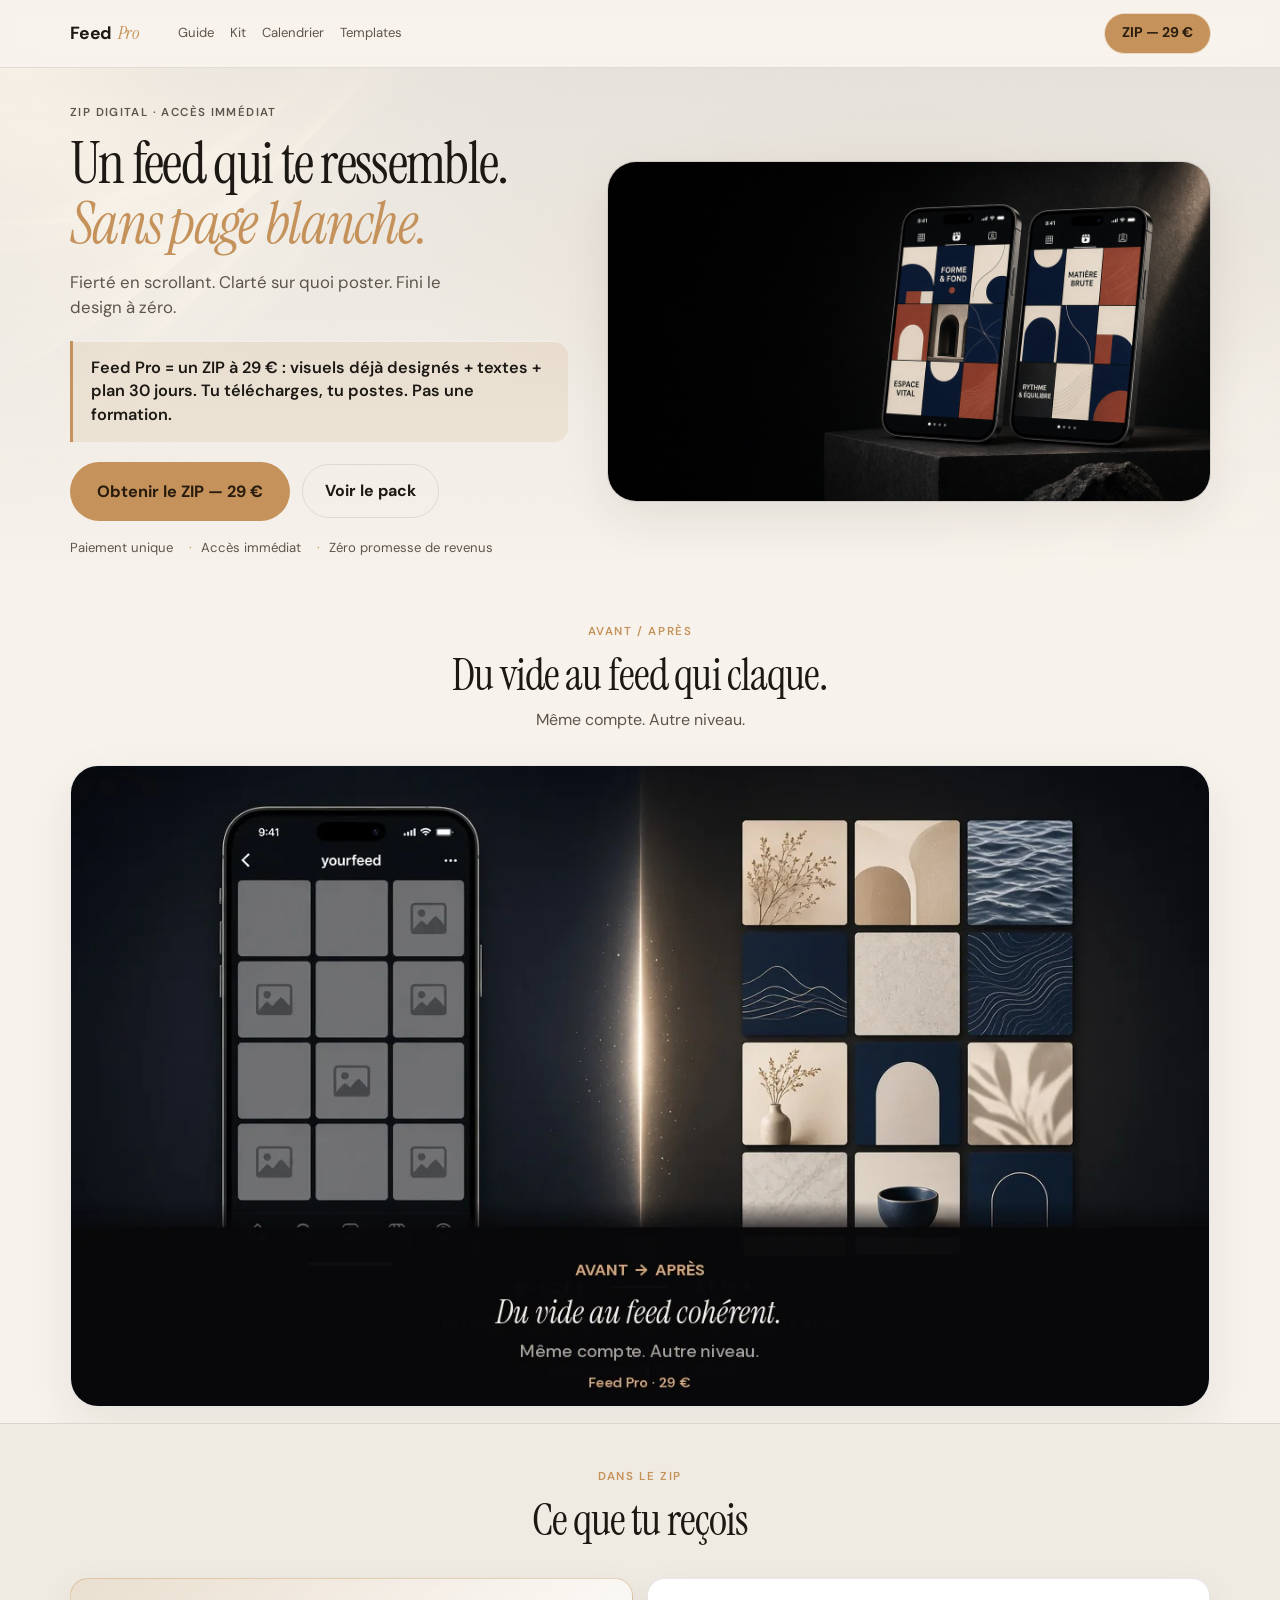
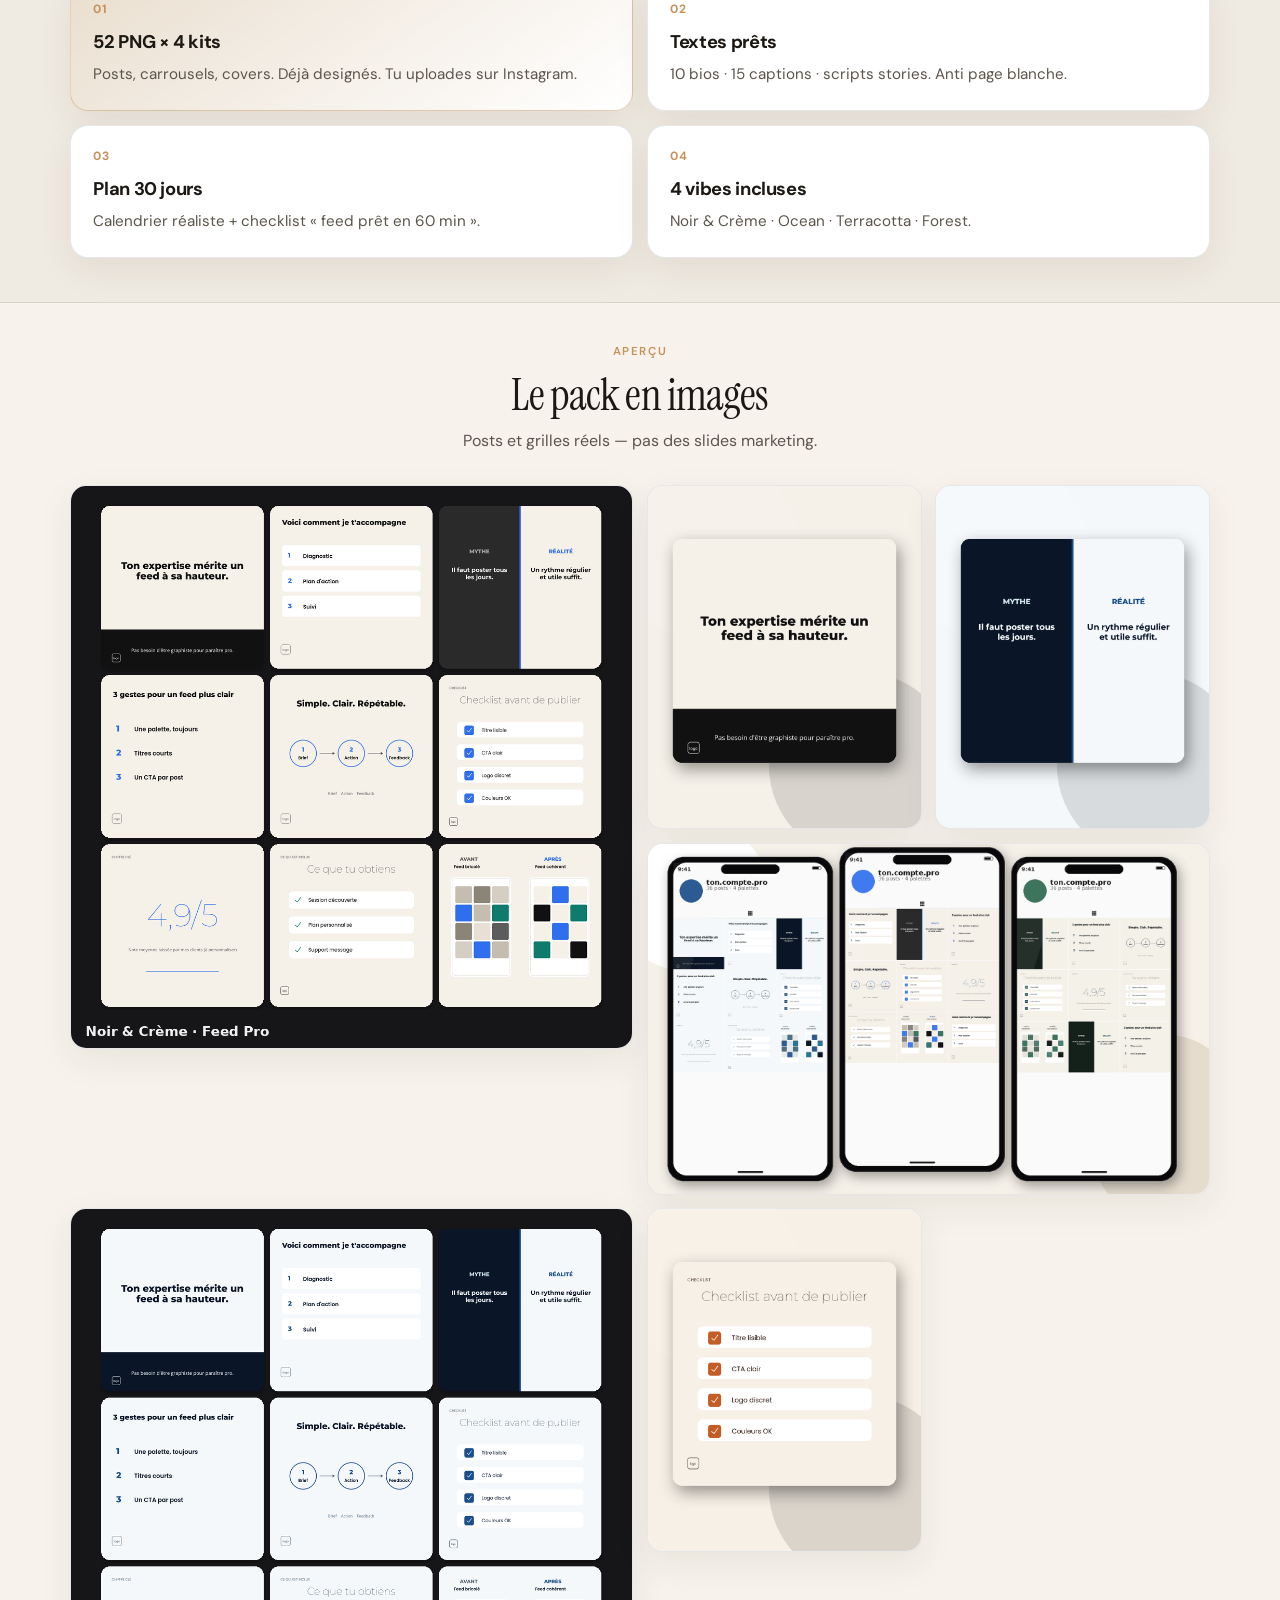
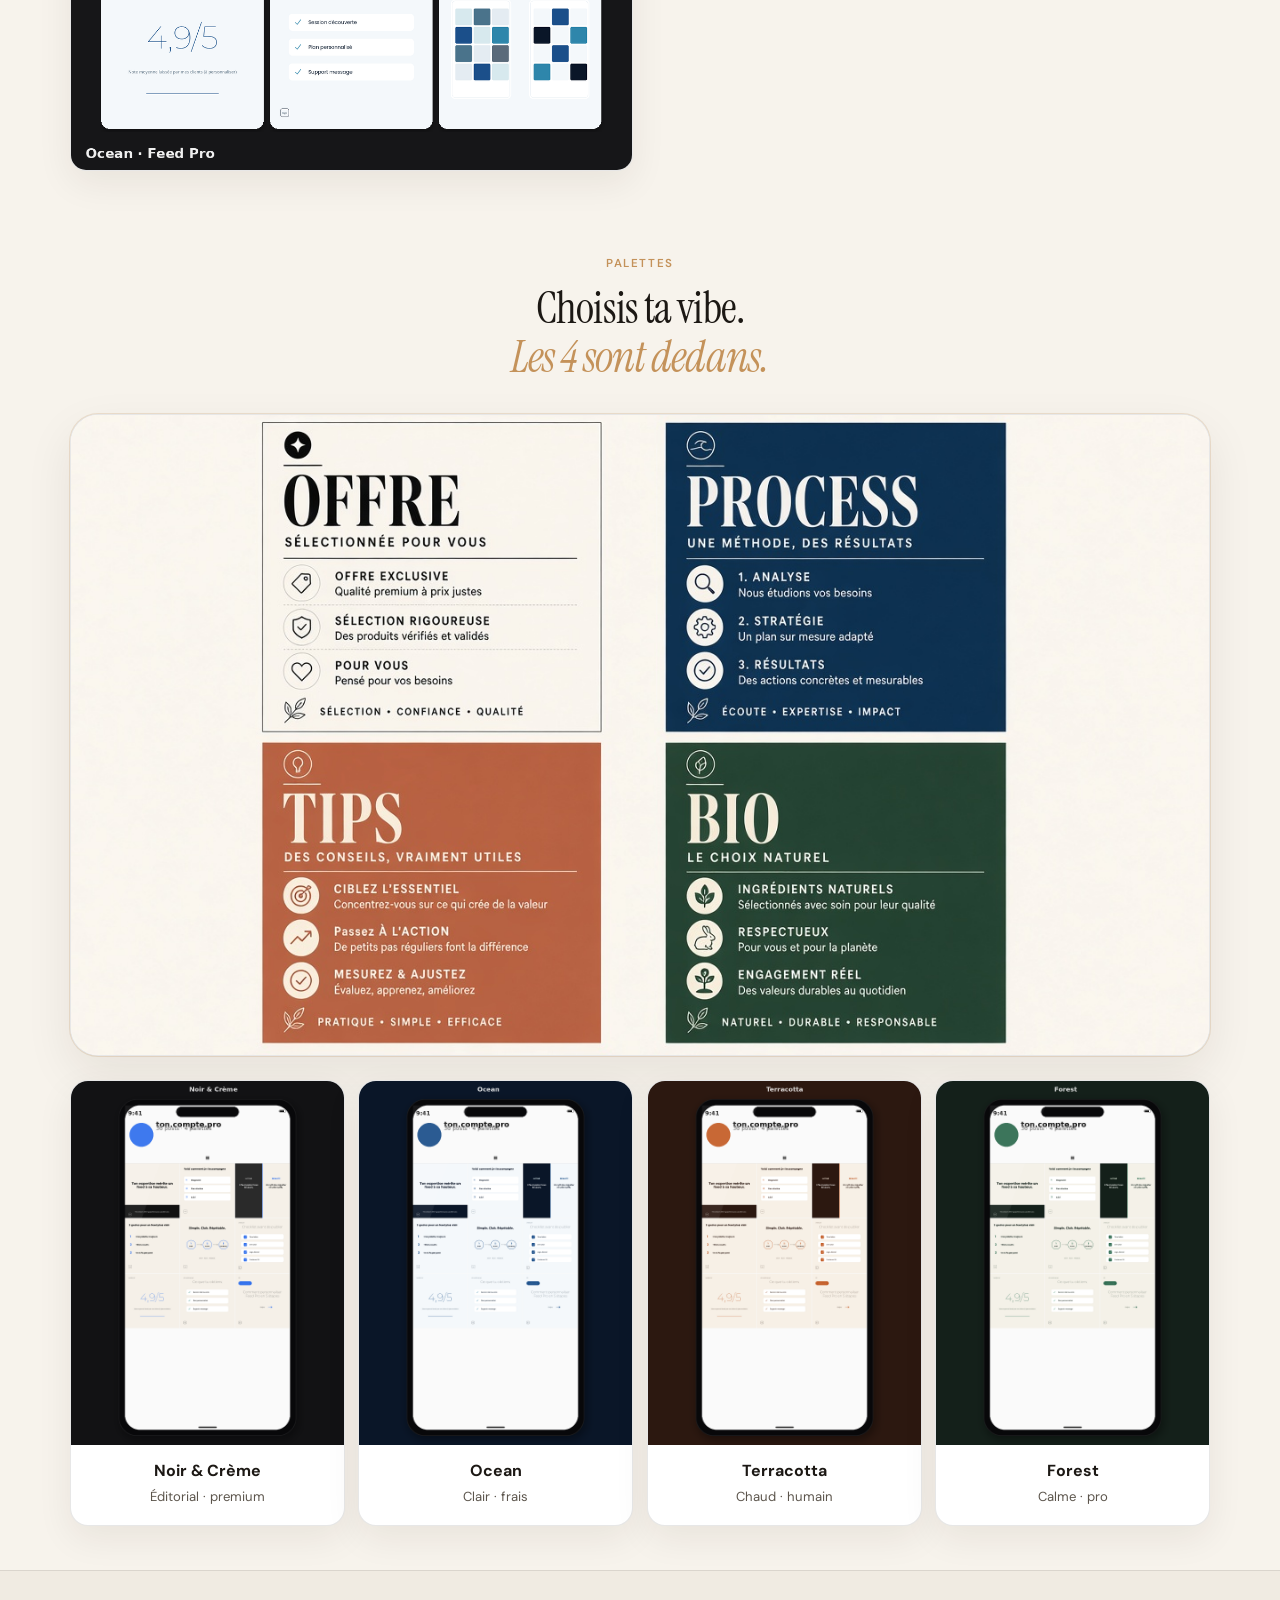
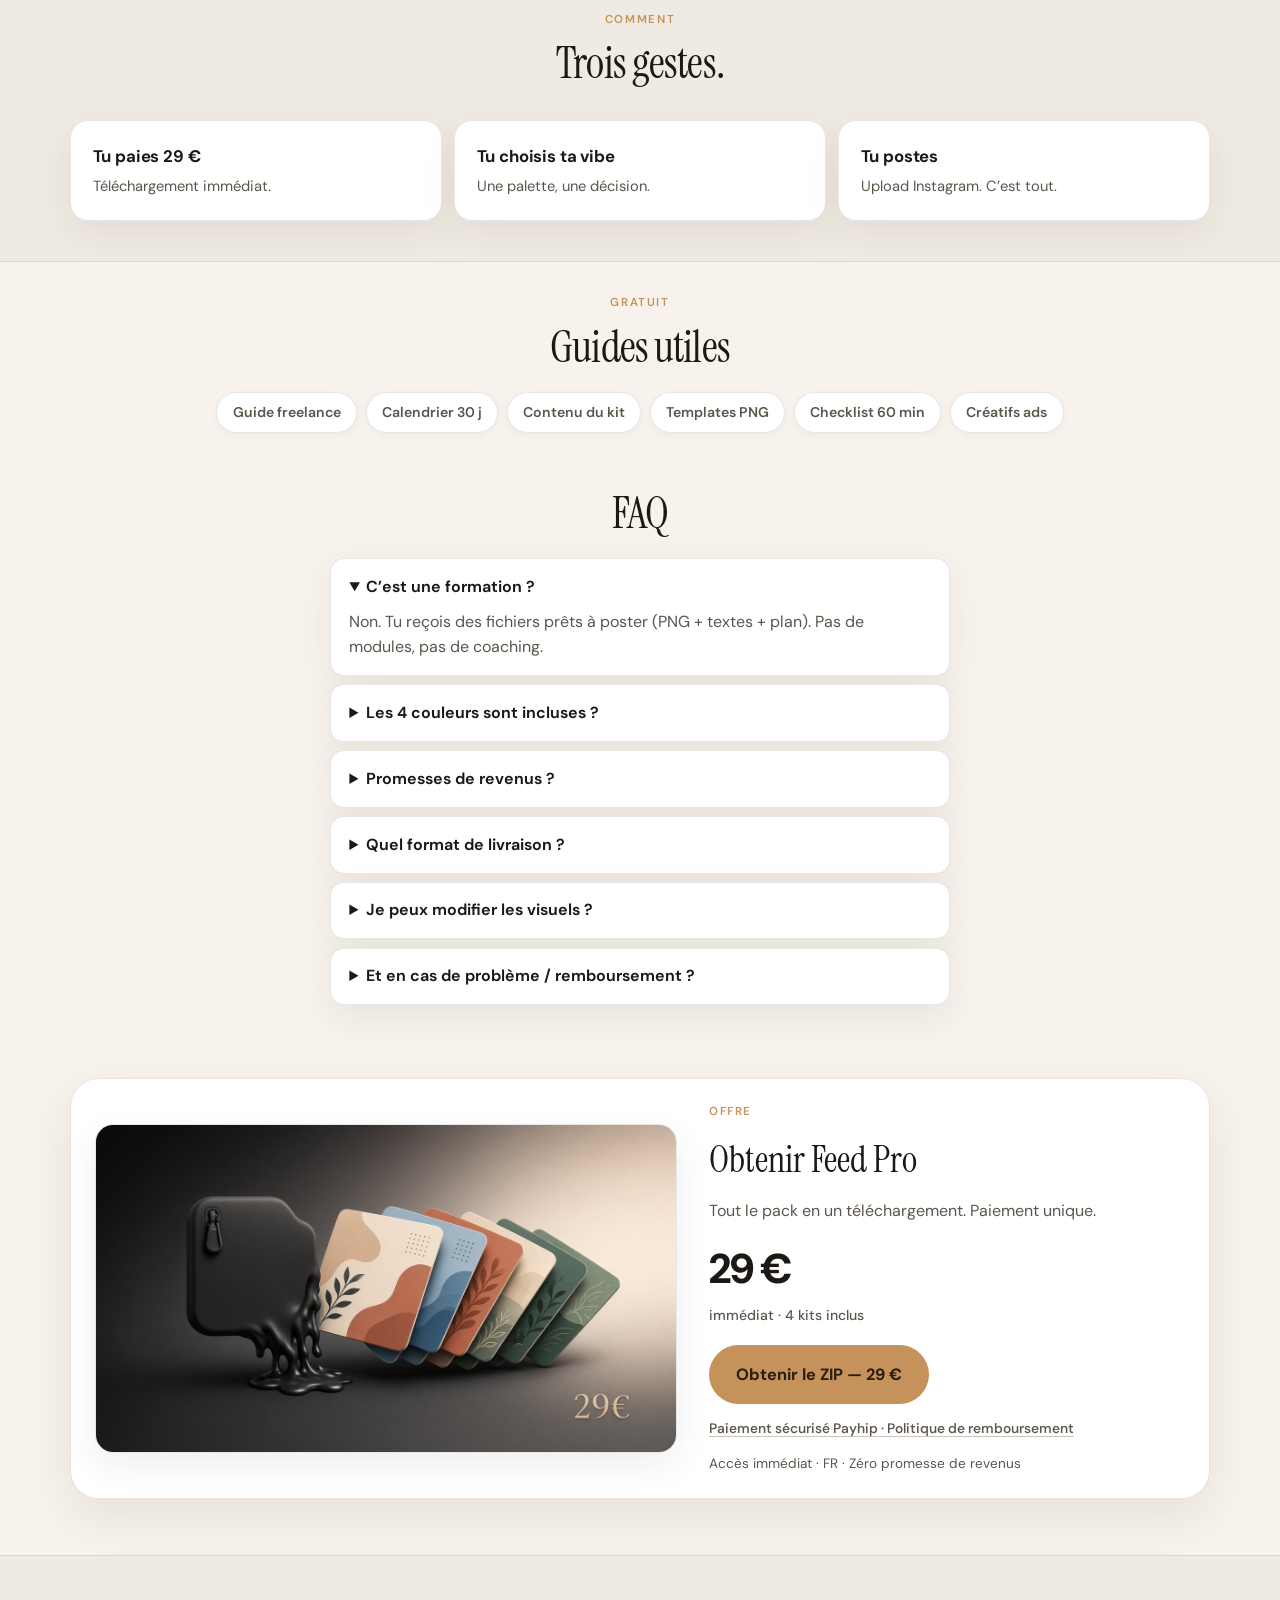
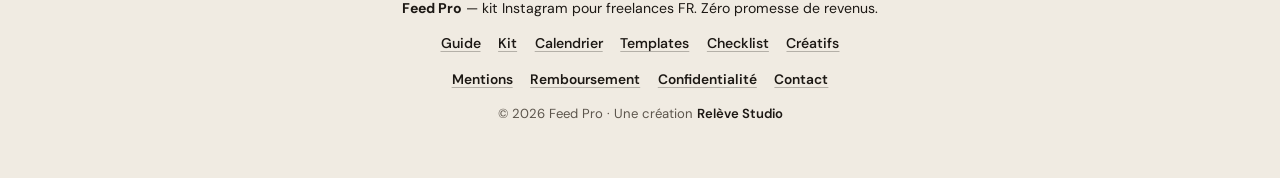
==== commit 67ee9cce: "Pre-Meta hardening: favicon, legal pages, FAQ & footer trust Add Mentions / Remboursement / Confiden" ====
--- a/index.html
+++ b/index.html
@@ -22,6 +22,9 @@
   <link rel="preconnect" href="https://fonts.googleapis.com" />
   <link rel="preconnect" href="https://fonts.gstatic.com" crossorigin />
   <link href="https://fonts.googleapis.com/css2?family=DM+Sans:ital,opsz,wght@0,9..40,400;0,9..40,500;0,9..40,600;0,9..40,700;1,9..40,400&family=Instrument+Serif:ital@0;1&display=swap" rel="stylesheet" />
+  <link rel="icon" href="/favicon.ico" sizes="any" />
+  <link rel="icon" type="image/png" href="/favicon.png" />
+  <link rel="apple-touch-icon" href="/apple-touch-icon.png" />
   <link rel="stylesheet" href="styles.css" />
   <script type="application/ld+json">
   {
@@ -229,6 +232,18 @@
             <summary>Promesses de revenus&nbsp;?</summary>
             <p>Non. Pas de clients garantis. Un kit design &amp; contenu pour paraître pro.</p>
           </details>
+          <details>
+            <summary>Quel format de livraison&nbsp;?</summary>
+            <p>Un ZIP téléchargeable immédiatement après paiement Payhip. À l’intérieur&nbsp;: PNG prêts à poster, textes (bios / captions / scripts) et plan 30 jours. Pas d’appli, pas d’abonnement.</p>
+          </details>
+          <details>
+            <summary>Je peux modifier les visuels&nbsp;?</summary>
+            <p>Oui. Les PNG s’uploadent tels quels sur Instagram. Tu peux aussi les ouvrir dans Canva (version gratuite ok) pour ajuster textes ou couleurs à ton activité.</p>
+          </details>
+          <details>
+            <summary>Et en cas de problème / remboursement&nbsp;?</summary>
+            <p>Politique claire sur la page <a href="/remboursement">Remboursement</a> (ex. ZIP inaccessible ou non conforme sous 14 jours). Pour le support&nbsp;: <a href="mailto:releve.studio@gmx.com">releve.studio@gmx.com</a>.</p>
+          </details>
         </div>
       </div>
     </section>
@@ -244,6 +259,7 @@
             <p class="buy-lead">Tout le pack en un téléchargement. Paiement unique.</p>
             <p class="amount">29&nbsp;€ <span>immédiat · 4 kits inclus</span></p>
             <a class="btn btn-primary btn-lg" href="https://payhip.com/b/SoUNM">Obtenir le ZIP — 29&nbsp;€</a>
+            <p class="pay-trust"><a href="/remboursement">Paiement sécurisé Payhip · Politique de remboursement</a></p>
             <p class="reassure">Accès immédiat · FR · Zéro promesse de revenus</p>
           </div>
         </div>
@@ -253,7 +269,7 @@
 
   <footer>
     <div class="container footer-inner">
-      <p><strong>Feed Pro</strong> — kit Instagram pour freelances FR. Zéro promesse de revenus.</p>
+      <p class="footer-lead"><strong>Feed Pro</strong> — kit Instagram pour freelances FR. Zéro promesse de revenus.</p>
       <p class="footer-links">
         <a href="/guide-instagram-freelance">Guide</a>
         <a href="/kit-feed-instagram">Kit</a>
@@ -262,6 +278,12 @@
         <a href="/feed-instagram-freelance">Checklist</a>
         <a href="/creatives">Créatifs</a>
       </p>
+      <p class="footer-links footer-links-legal">
+        <a href="/mentions-legales">Mentions</a>
+        <a href="/remboursement">Remboursement</a>
+        <a href="/confidentialite">Confidentialité</a>
+        <a href="mailto:releve.studio@gmx.com">Contact</a>
+      </p>
       <p class="footer-copy">© 2026 Feed Pro · Une création <span class="brand-soft">Relève Studio</span></p>
     </div>
   </footer>
--- a/styles.css
+++ b/styles.css
@@ -401,22 +401,49 @@
 }
 .reassure { color: var(--muted); font-size: 0.85rem; margin: 0.85rem 0 0; }
 
-/* FOOTER */
+/* FOOTER — higher contrast for trust/legal */
 footer {
   padding: 2.25rem 0 3rem;
   border-top: 1px solid var(--line);
-  color: var(--muted); font-size: 0.85rem;
+  color: var(--text); font-size: 0.88rem;
   background: var(--bg-elev);
 }
 .footer-inner { text-align: center; }
 .footer-inner p { margin: 0.4rem 0; }
+.footer-lead { color: var(--text); }
 .footer-links {
   display: flex; flex-wrap: wrap; justify-content: center; gap: 0.75rem 1.1rem;
   margin: 0.85rem 0 !important;
 }
-.footer-links a:hover { color: var(--text); }
-.footer-copy { opacity: 0.85; }
+.footer-links a {
+  color: var(--text);
+  font-weight: 550;
+  text-decoration: underline;
+  text-underline-offset: 3px;
+  text-decoration-color: rgba(28, 24, 20, 0.28);
+}
+.footer-links a:hover { color: var(--accent-ink); text-decoration-color: var(--accent); }
+.footer-links-legal {
+  margin-top: 0.35rem !important;
+  font-size: 0.86rem;
+}
+.footer-links-legal a { font-weight: 600; }
+.footer-copy { color: var(--muted); opacity: 1; font-size: 0.82rem; }
 .brand-soft { color: var(--text); font-weight: 600; }
+
+/* Buy CTA trust line */
+.pay-trust {
+  margin: 0.85rem 0 0;
+  font-size: 0.86rem;
+  font-weight: 550;
+}
+.pay-trust a {
+  color: var(--muted);
+  text-decoration: underline;
+  text-underline-offset: 3px;
+  text-decoration-color: rgba(28, 24, 20, 0.25);
+}
+.pay-trust a:hover { color: var(--text); text-decoration-color: var(--accent); }
 
 /* STICKY — light bar */
 .sticky-bar {
